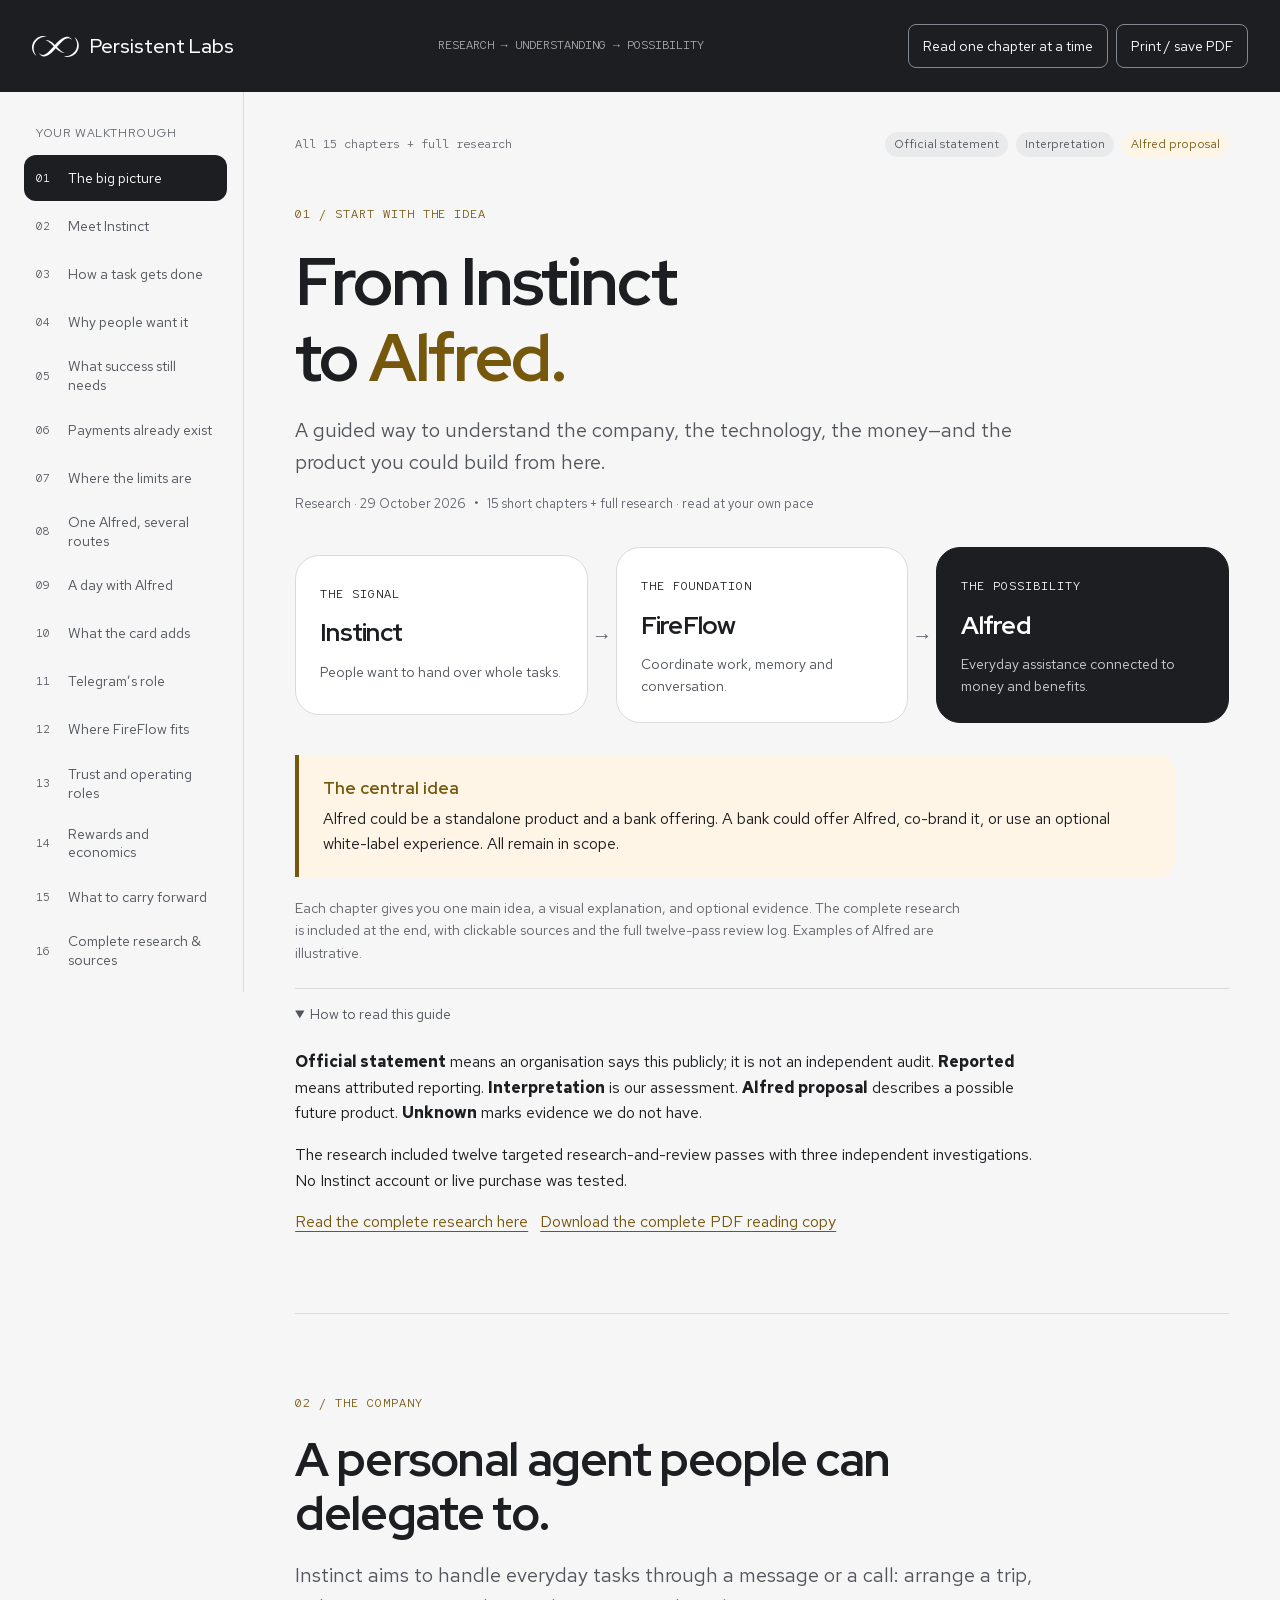
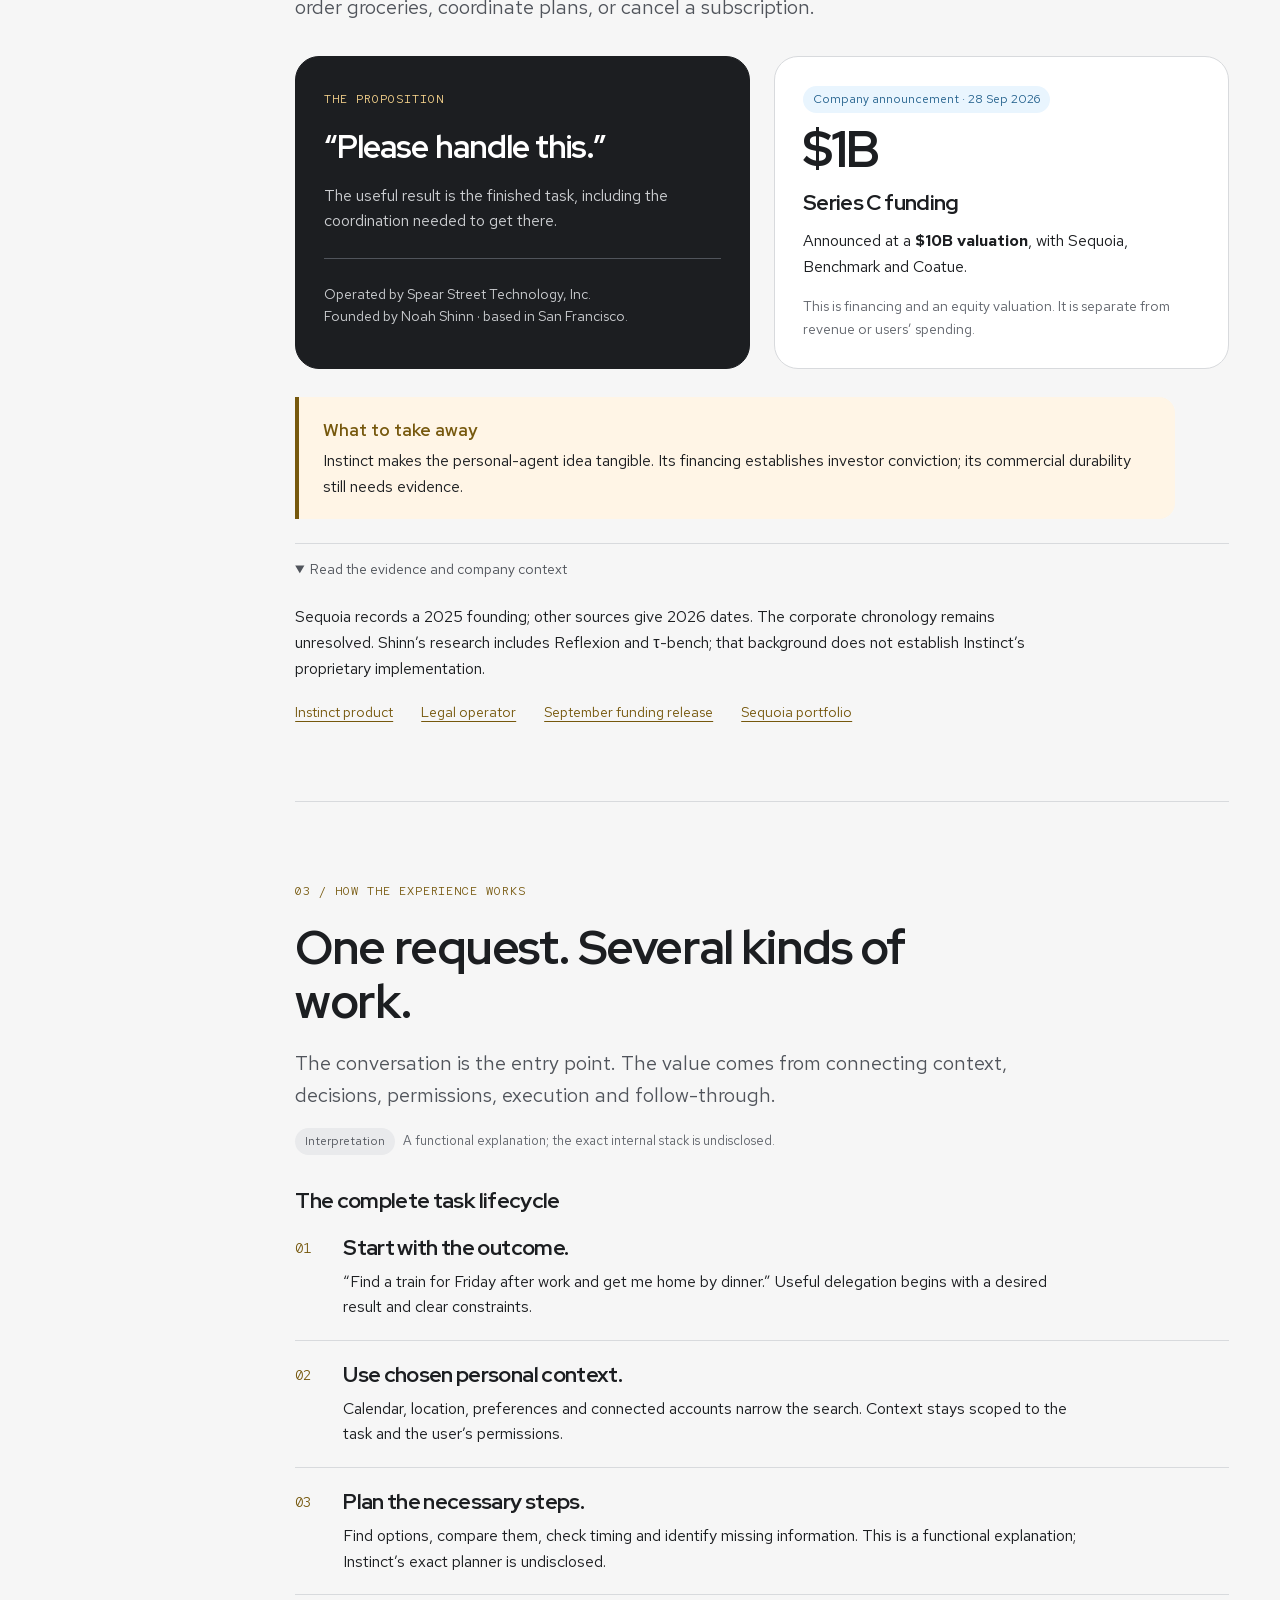
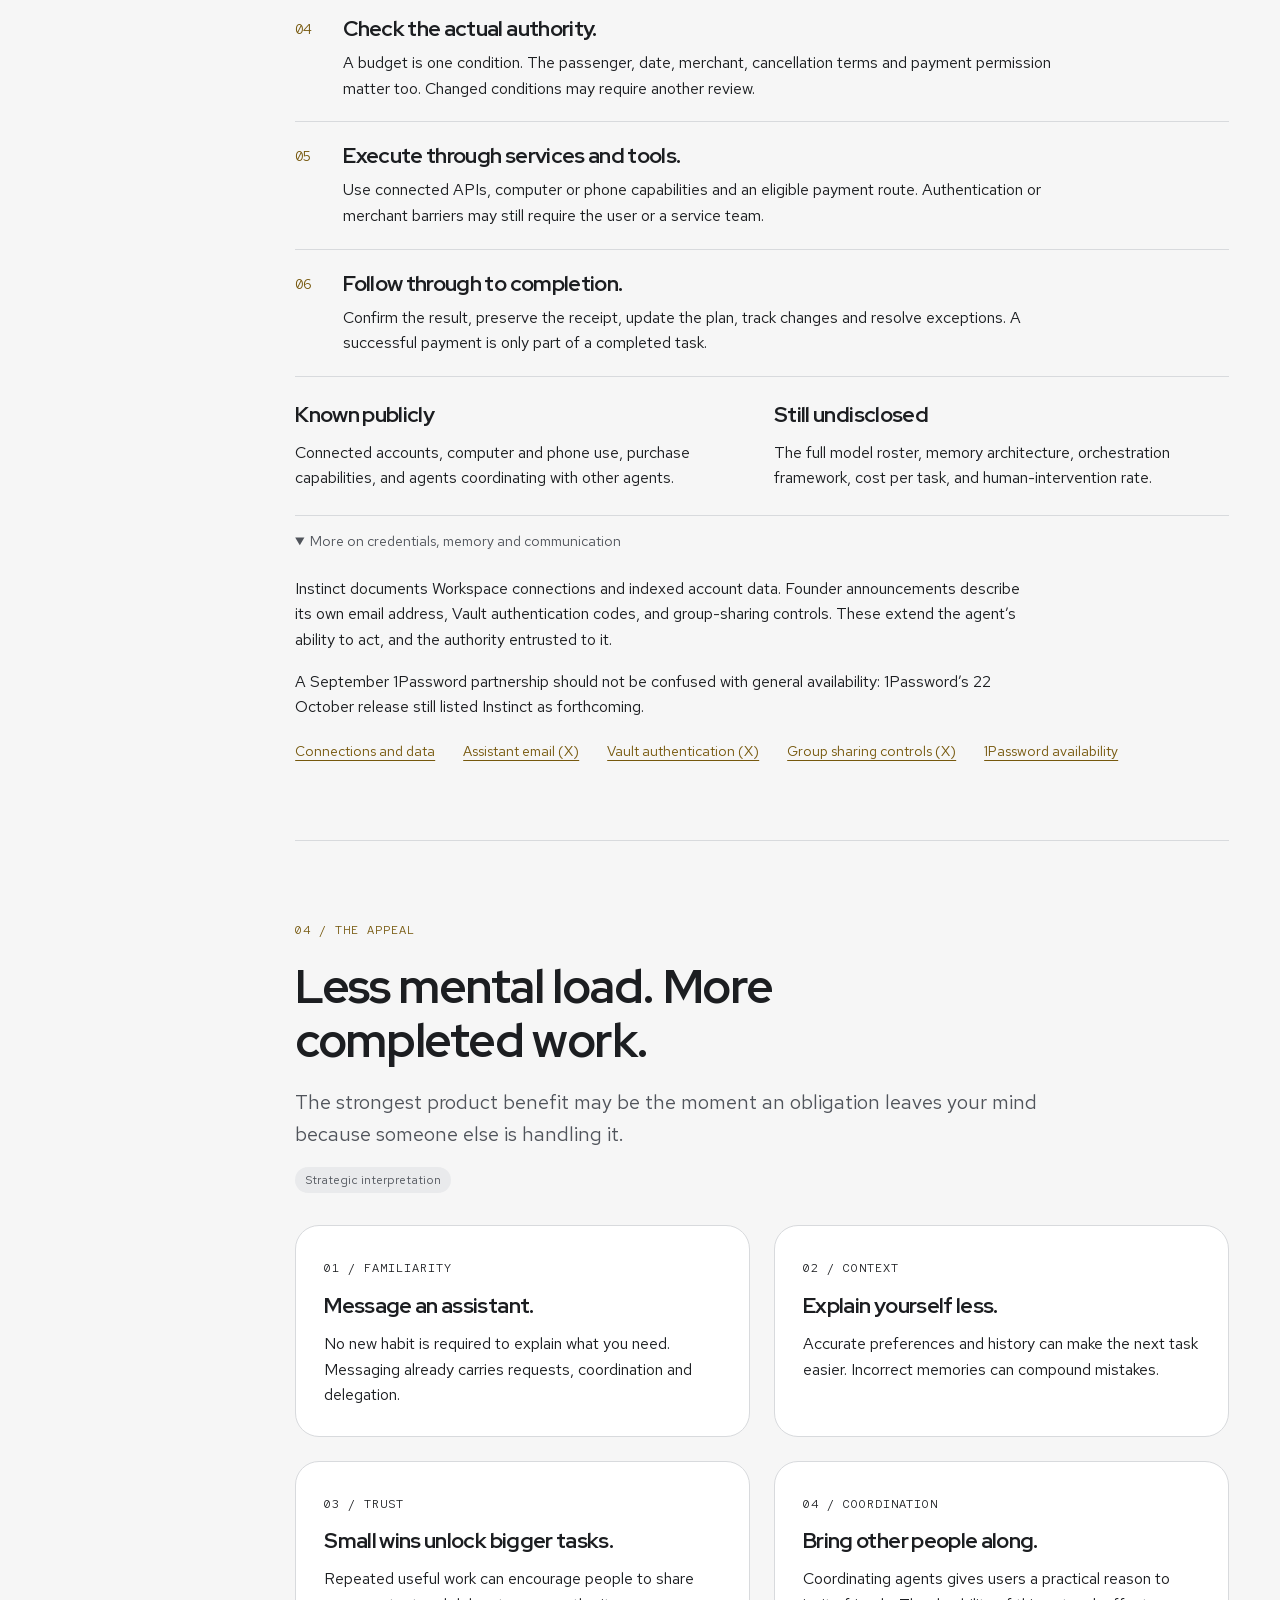
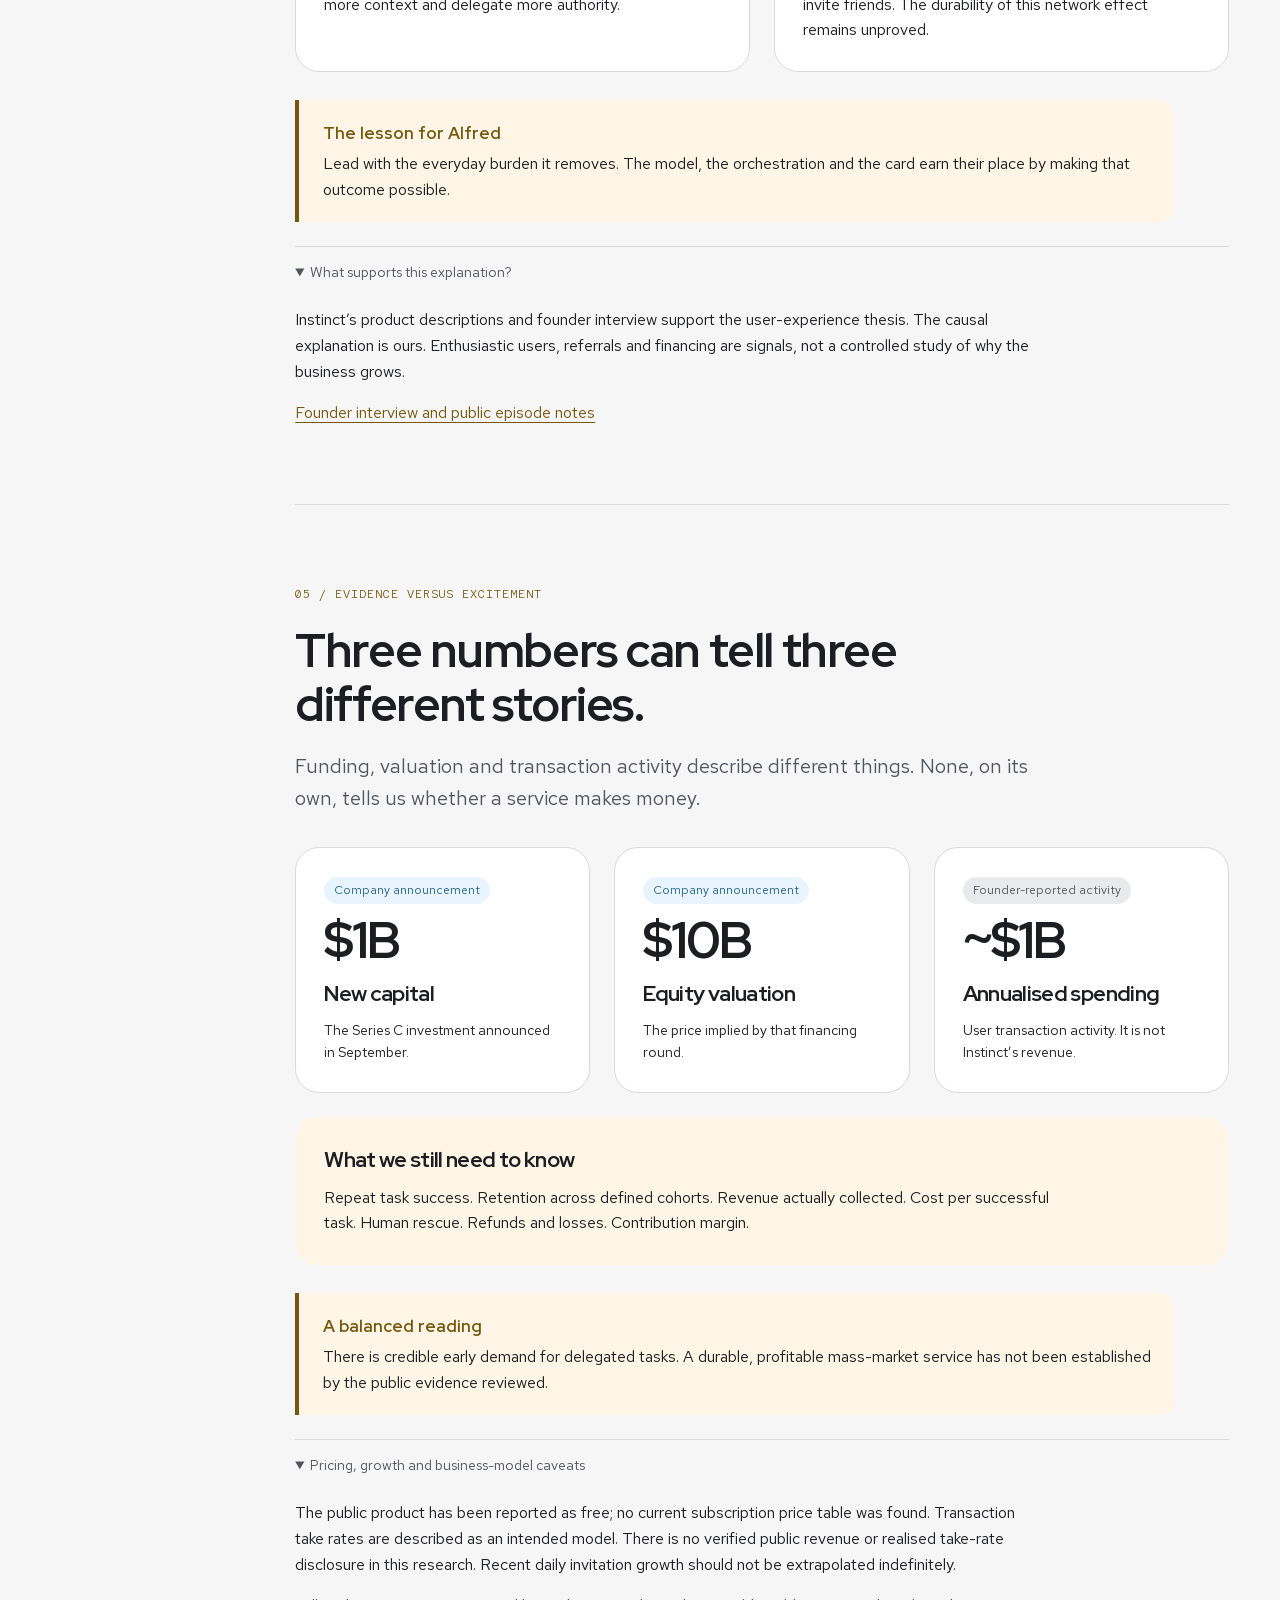
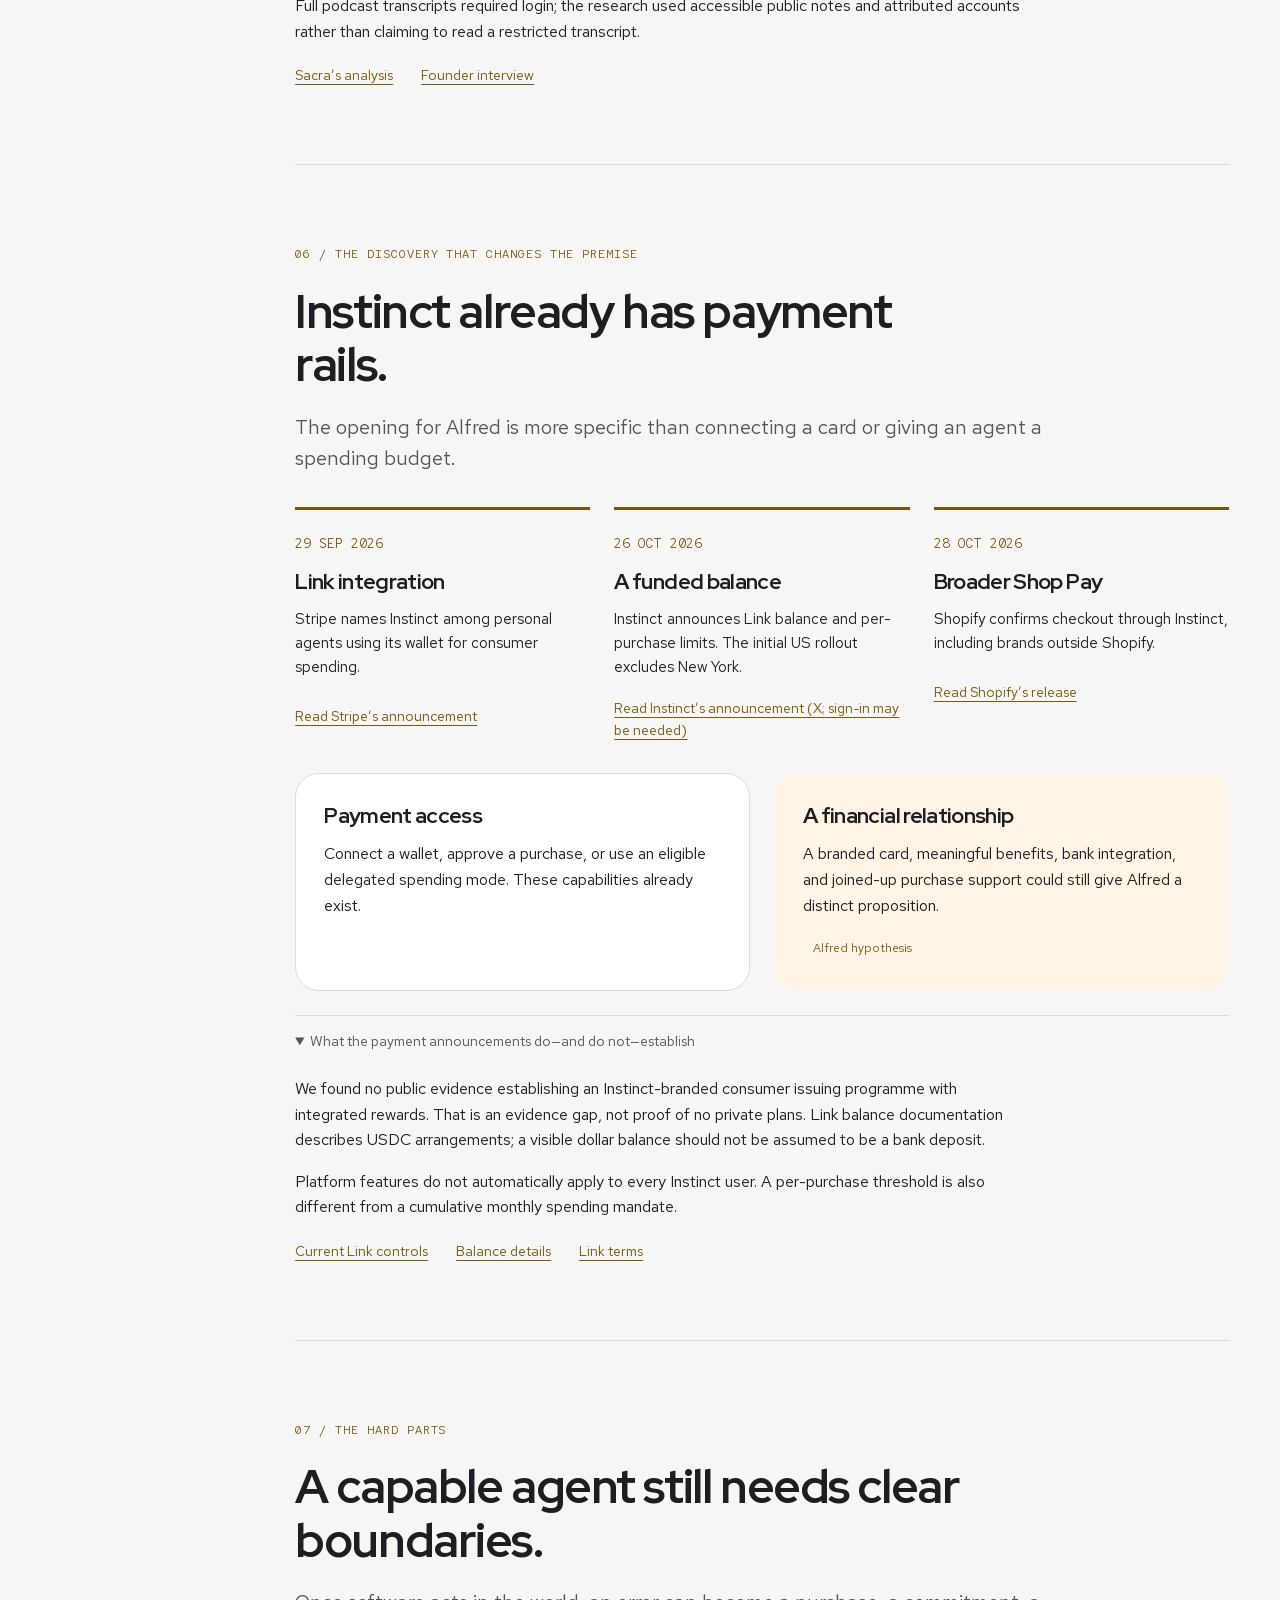
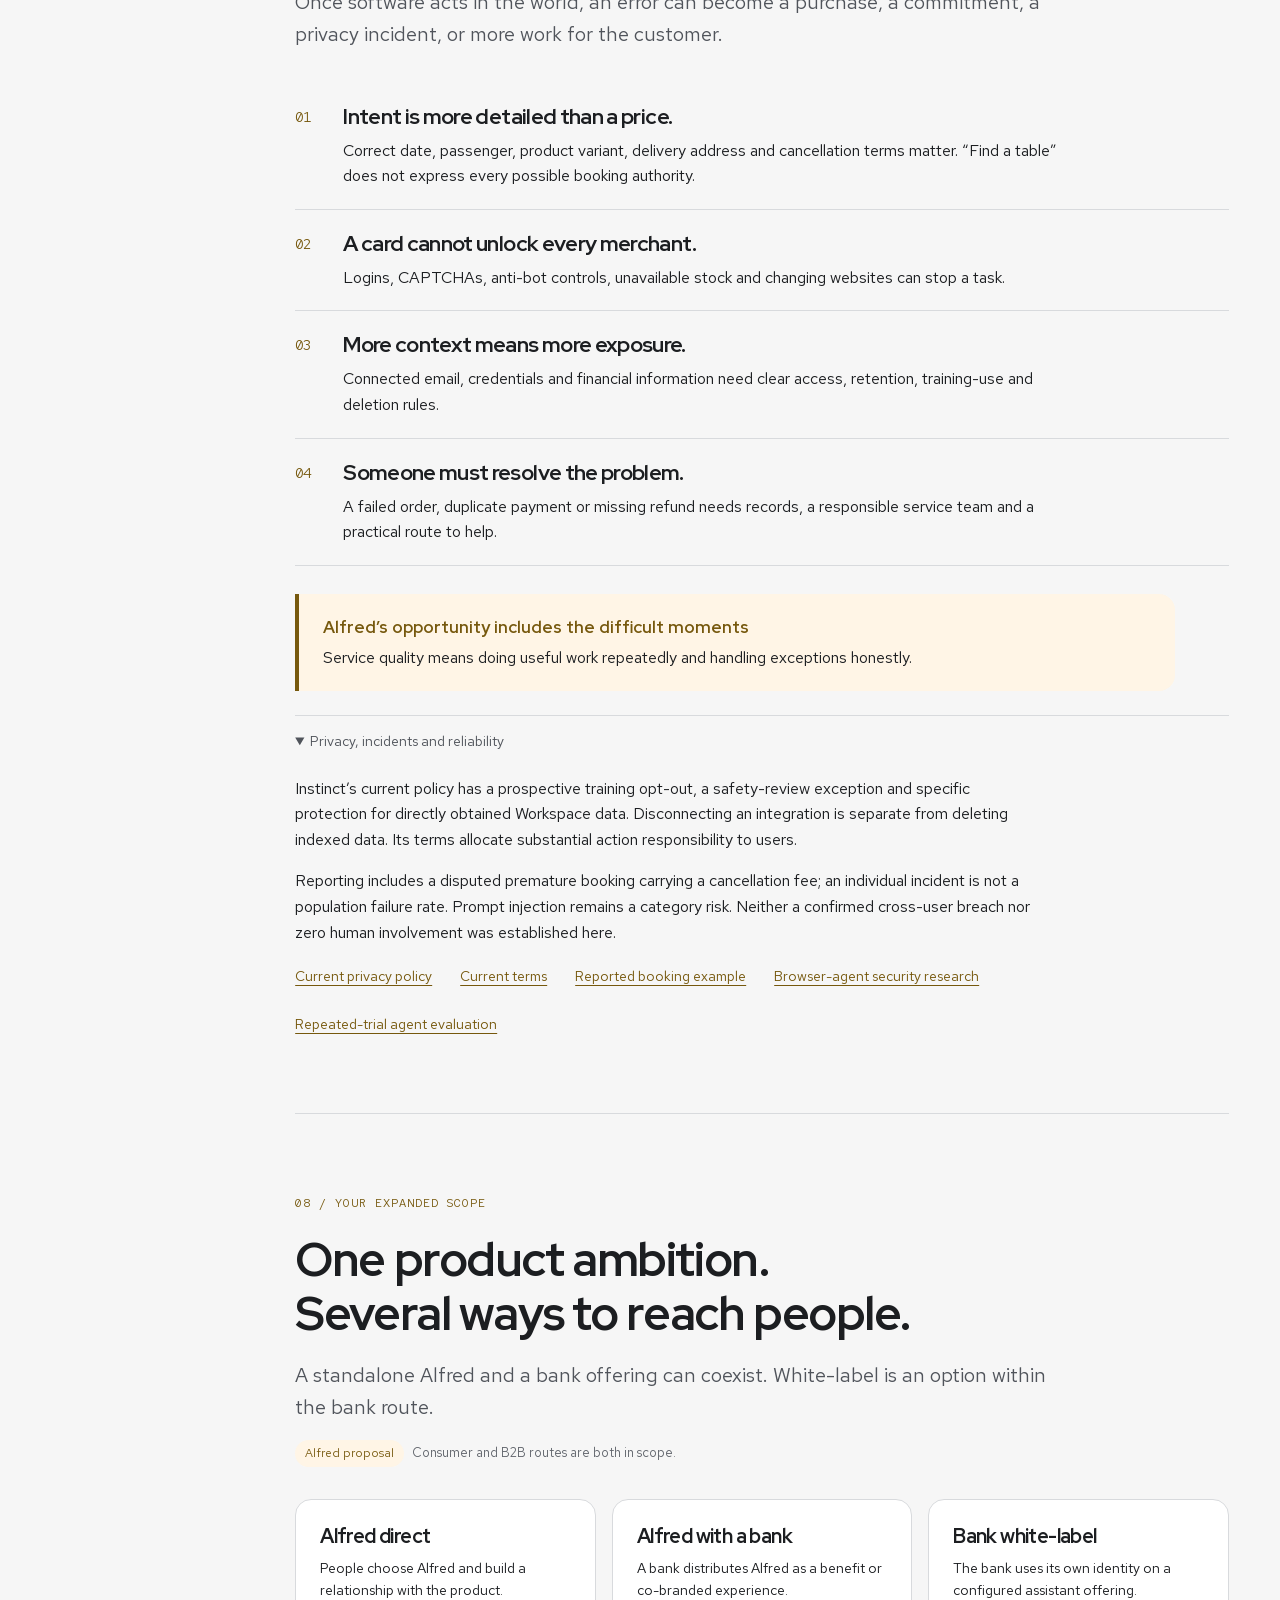
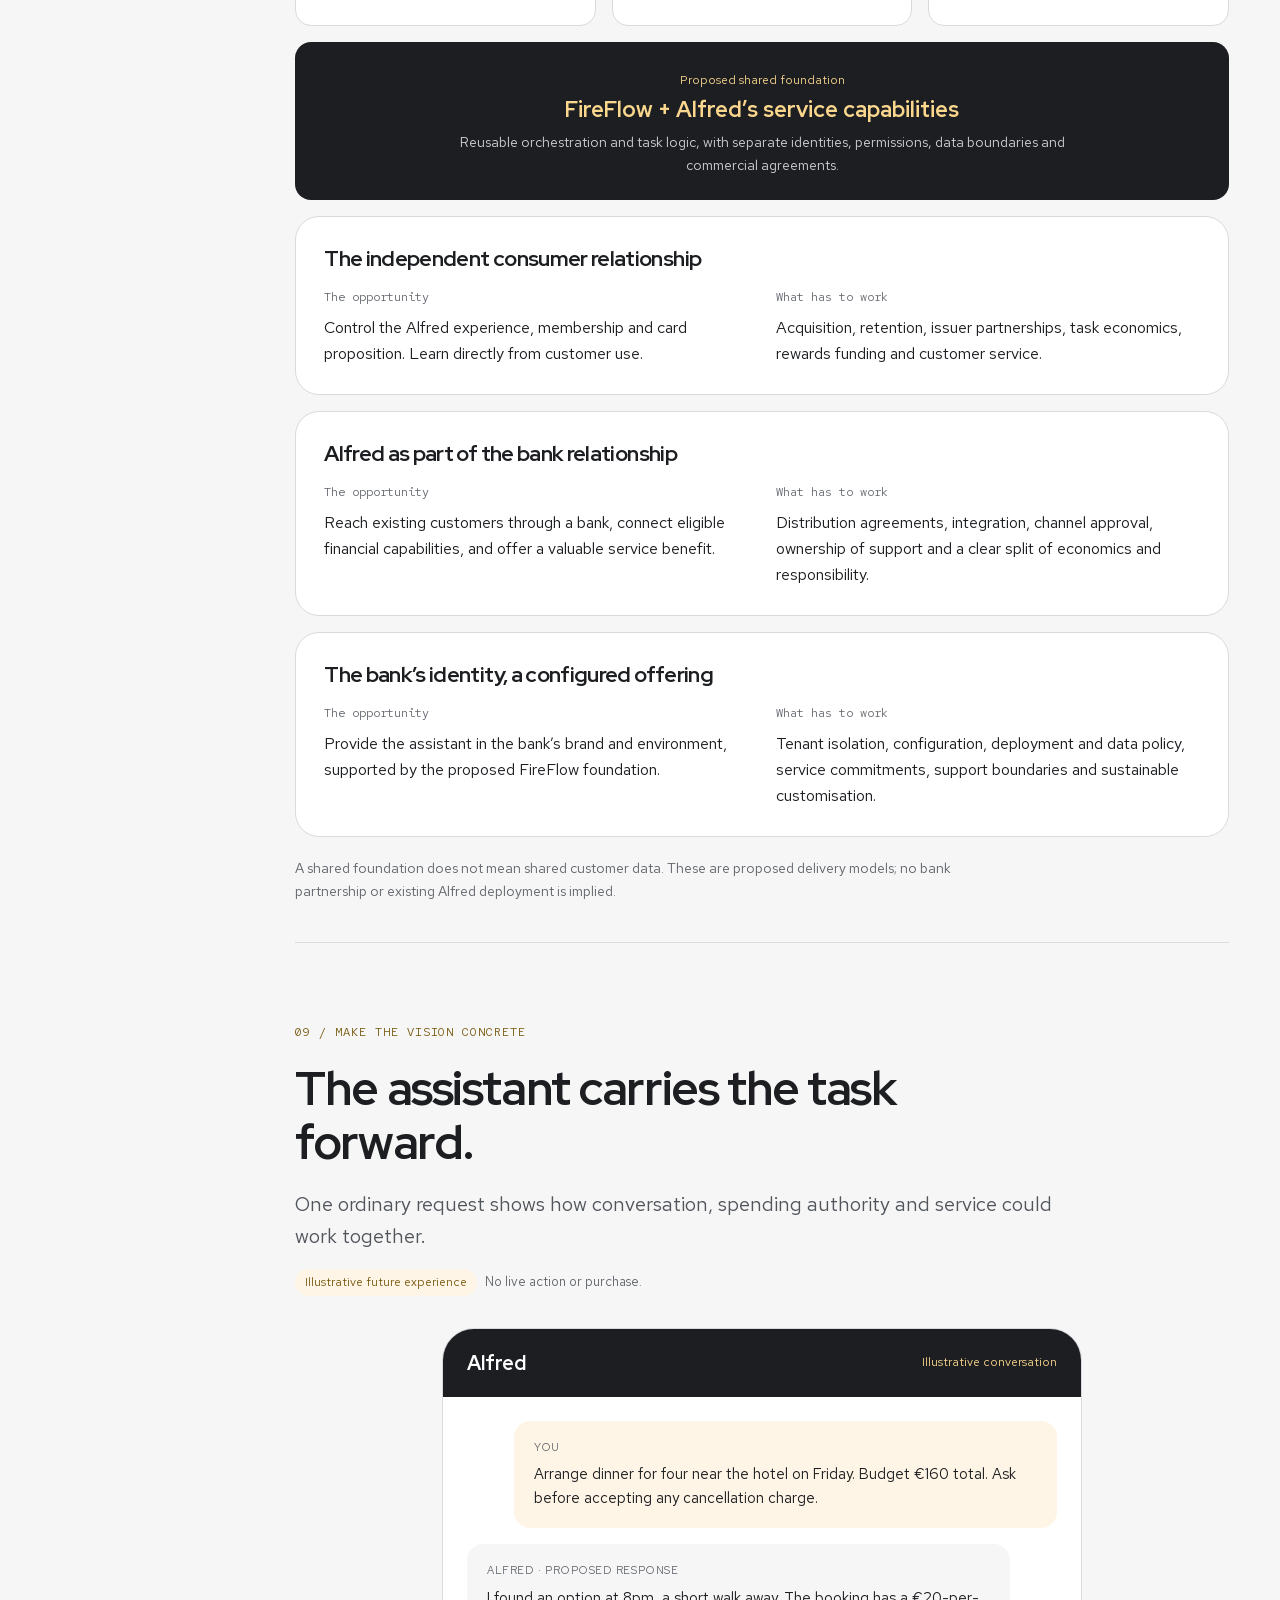
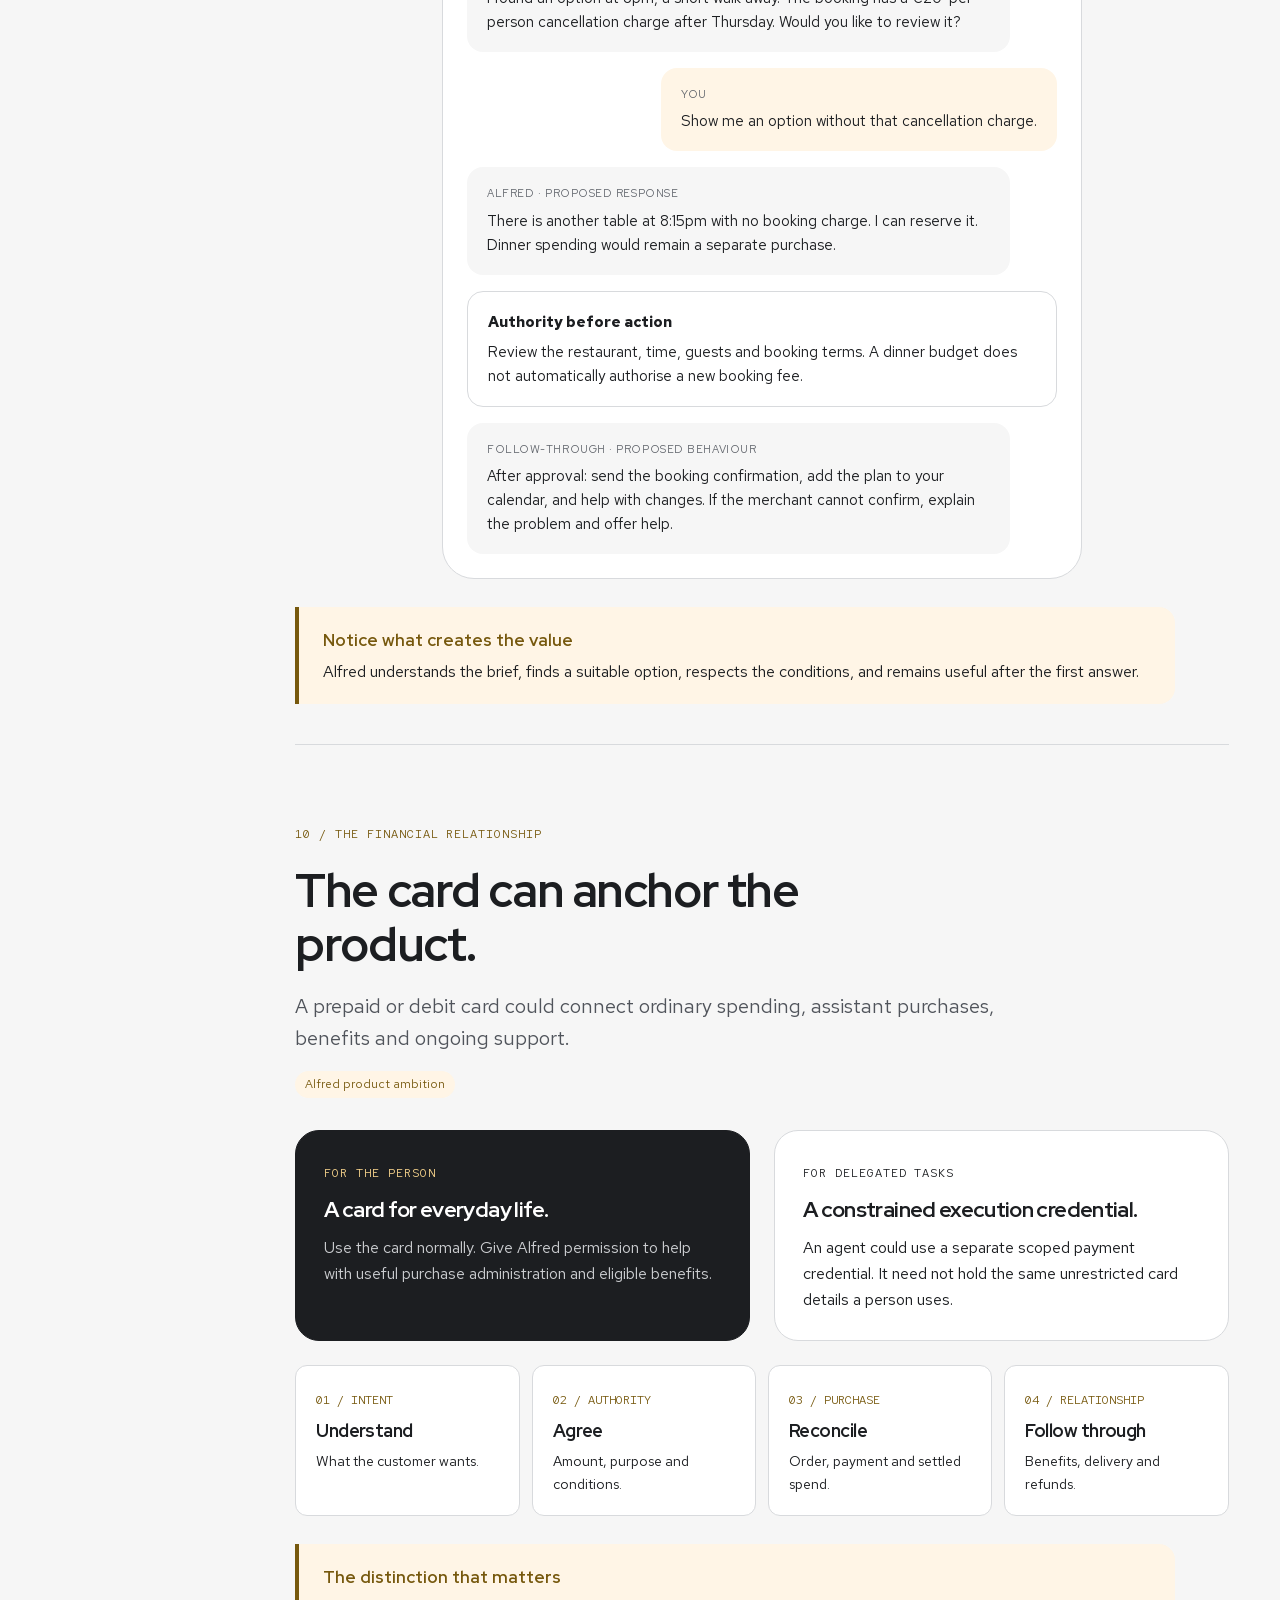
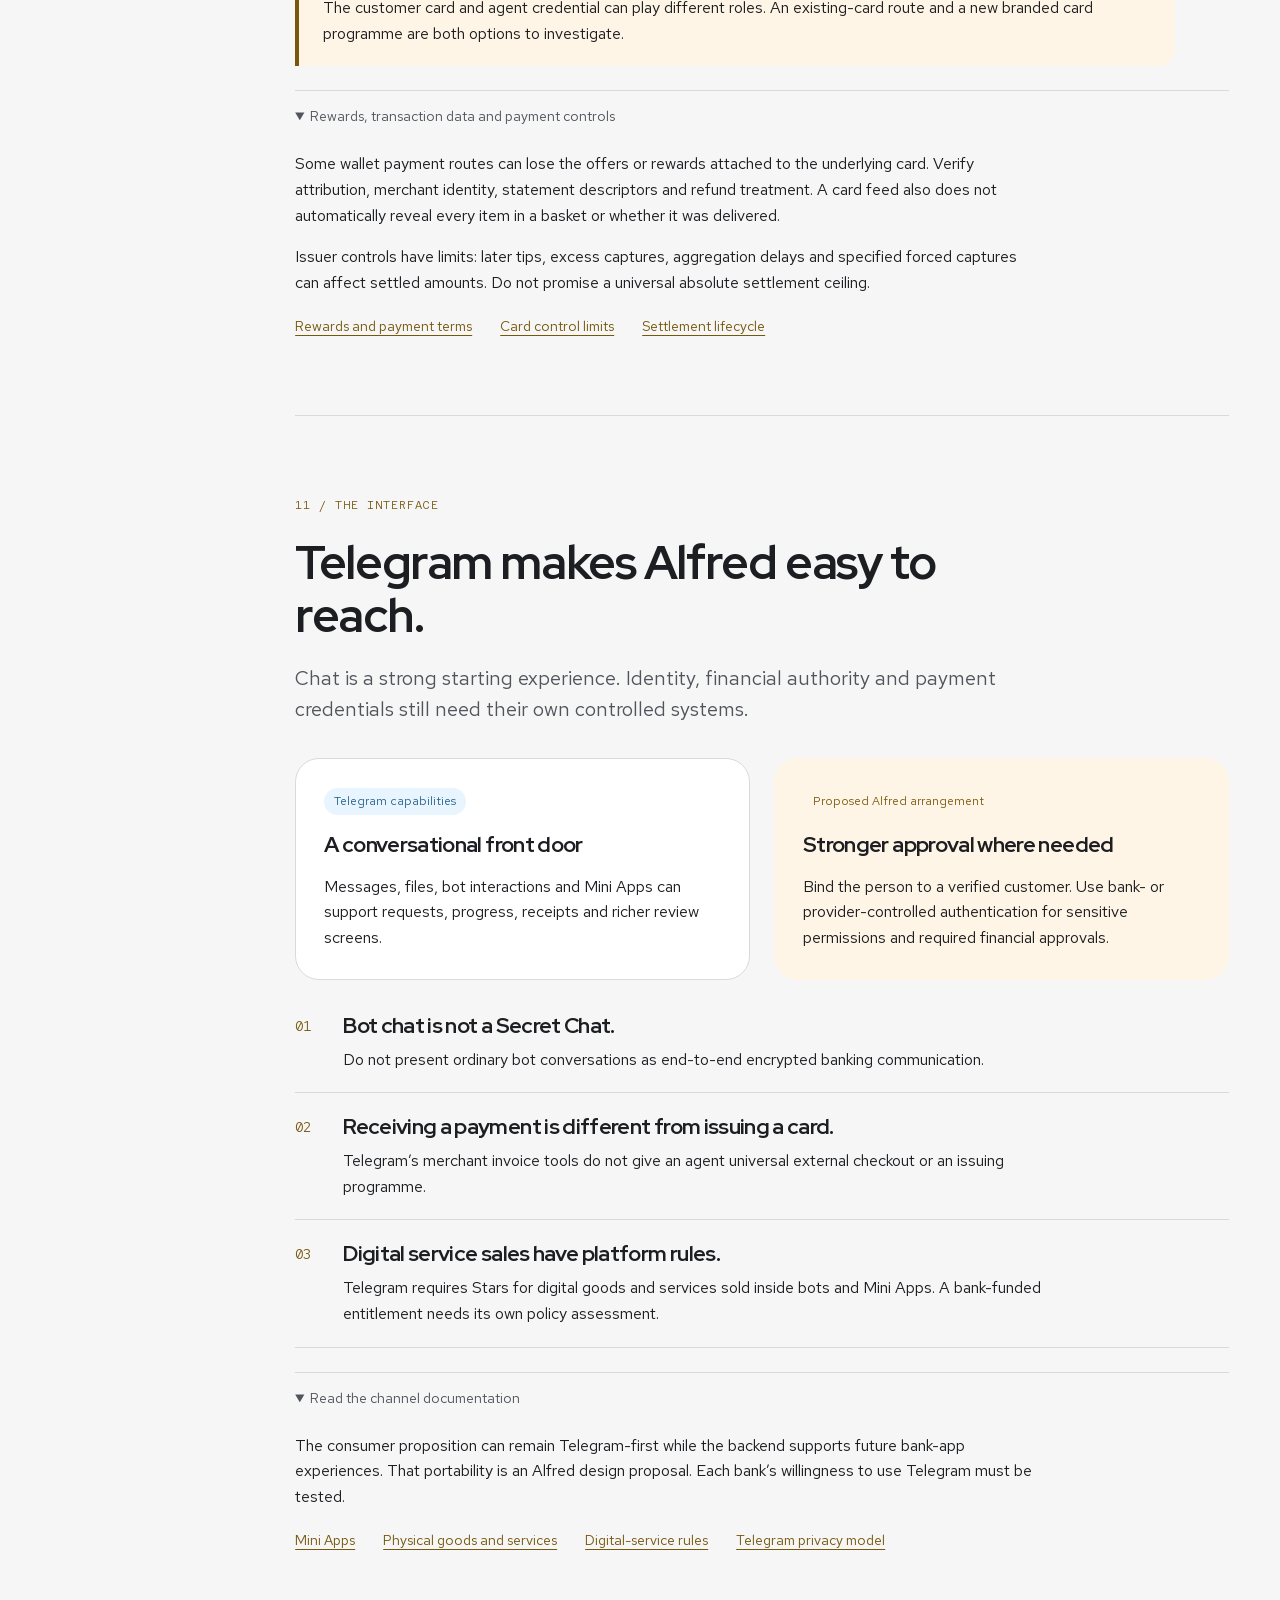
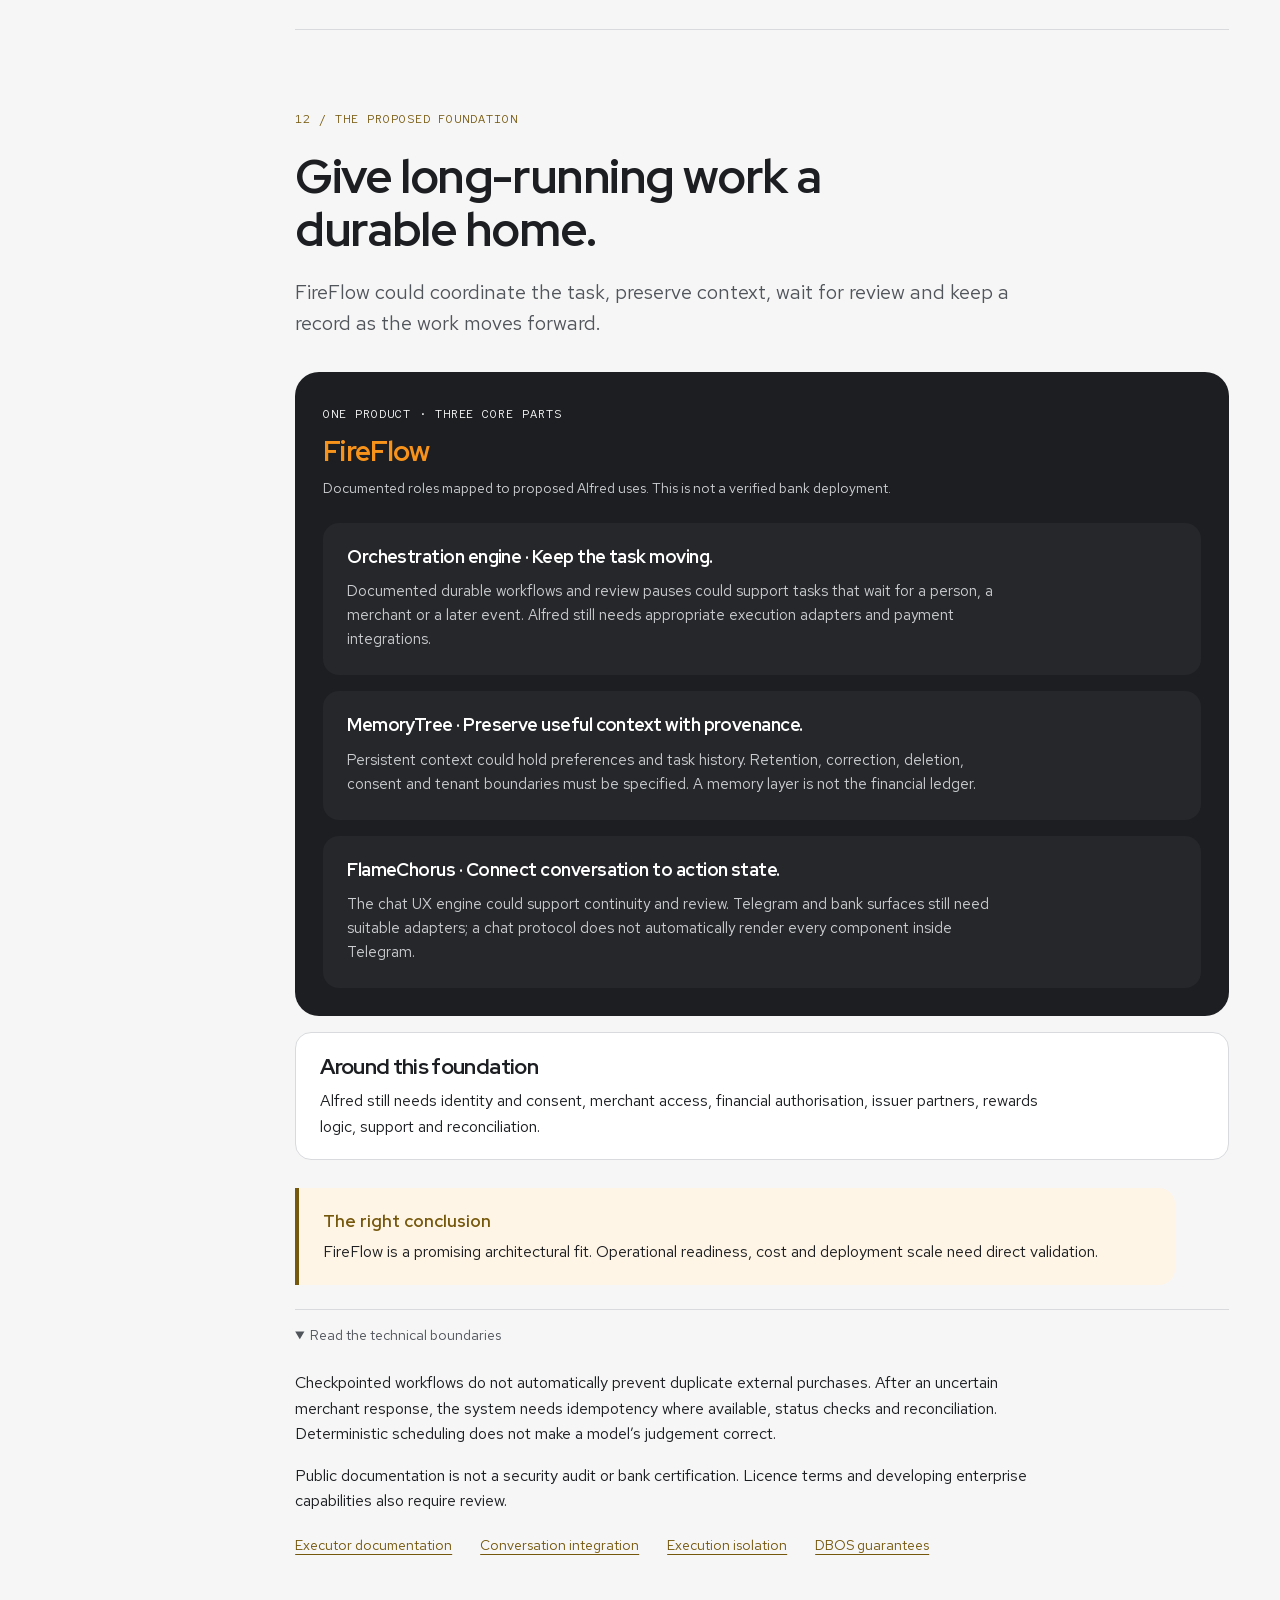
==== index.html @ 65c512b9 "Publish complete Alfred research walkthrough" ====
<!doctype html>
<html lang="en">
<head>
<meta charset="utf-8">
<meta name="viewport" content="width=device-width, initial-scale=1">
<meta name="color-scheme" content="light dark">
<title>From Instinct to Alfred — A Persistent Labs walkthrough</title>
<style>
/* === BUNDLED BRAND ASSETS === */
@font-face{font-family:"Red Hat Display";font-style:normal;font-weight:300 900;font-display:swap;src:url([data-uri]) format("woff2")}
@font-face{font-family:"Red Hat Text";font-style:normal;font-weight:300 900;font-display:swap;src:url([data-uri]) format("woff2")}
@font-face{font-family:"Red Hat Mono";font-style:normal;font-weight:300 900;font-display:swap;src:url([data-uri]) format("woff2")}

/* Persistent Labs v2.4 — generated from design-tokens.json. */
:root {
  /* core */
  --pl-ink: #1C1E21;
  --pl-void: #121212;
  --pl-gold: #FBD78E;
  --pl-gold-hover: #FFCB63;
  --pl-gold-pressed: #EABD64;
  --pl-gold-ink: #76580D;
  --pl-white: #FFFFFF;
  --pl-paper: #F6F6F6;
  --pl-cream: #FFF5E6;
  --pl-text-dark: #FFFFFF;
  --pl-text-dark-secondary: #CBCDD0;
  --pl-text-dark-muted: #A8ADB4;
  --pl-text-light: #1C1E21;
  --pl-text-light-secondary: #50545B;
  --pl-text-light-muted: #62666D;
  --pl-surface-dark: #25272A;
  --pl-surface-light: #FFFFFF;
  --pl-control-dark: #828891;
  --pl-control-light: #70757D;
  --pl-success-dark: #83D995;
  --pl-success-light: #246938;
  --pl-warning-dark: #F1C14E;
  --pl-warning-light: #785300;
  --pl-danger-dark: #FF9A8F;
  --pl-danger-light: #AE3024;
  --pl-info-dark: #8ECFFB;
  --pl-info-light: #215F8B;
  /* type */
  --pl-font-display: "Red Hat Display", "Helvetica Neue", Arial, sans-serif;
  --pl-font-text: "Red Hat Text", "Helvetica Neue", Arial, sans-serif;
  --pl-font-mono: "Red Hat Mono", ui-monospace, monospace;
  --pl-display-xl: clamp(2.75rem, 1.5rem + 4vw, 8rem);
  --pl-display: clamp(2.5rem, 1.5rem + 3vw, 5.5rem);
  --pl-h1: clamp(2rem, 1.5rem + 2vw, 4rem);
  --pl-h2: clamp(1.75rem, 1.25rem + 1.5vw, 3rem);
  --pl-h3: clamp(1.5rem, 1.25rem + 1vw, 2rem);
  --pl-h4: 1.25rem;
  --pl-h5: 1.125rem;
  --pl-lead: clamp(1.125rem, 1rem + .5vw, 1.5rem);
  --pl-body: 1rem;
  --pl-body-l: 1.125rem;
  --pl-body-s: .875rem;
  --pl-ui: 1rem;
  --pl-tag: .875rem;
  --pl-eyebrow: .75rem;
  --pl-track-head: -.03em;
  --pl-track-body: 0;
  --pl-lh-display: 1.04;
  --pl-lh-head: 1.15;
  --pl-lh-body: 1.6;
  --pl-lh-ui: 1.4;
  /* space */
  --pl-s1: 4px;
  --pl-s2: 8px;
  --pl-s3: 12px;
  --pl-s4: 16px;
  --pl-s5: 20px;
  --pl-s6: 24px;
  --pl-s8: 32px;
  --pl-s10: 40px;
  --pl-s12: 48px;
  --pl-s16: 64px;
  --pl-s20: 80px;
  --pl-s24: 96px;
  --pl-s30: 120px;
  /* layout */
  --pl-gutter: clamp(20px, 4vw, 64px);
  --pl-container: 1520px;
  --pl-reading: 66ch;
  --pl-section: clamp(64px, 7vw, 120px);
  --pl-grid-gap: clamp(16px, 2vw, 32px);
  --pl-target: 44px;
  /* radius */
  --pl-r-input: 8px;
  --pl-r-tile: 12px;
  --pl-r-card: 24px;
  --pl-r-feature: 40px;
  --pl-r-hero: 64px;
  --pl-r-pill: 999px;
  /* motion */
  --pl-t-fast: 150ms;
  --pl-t-ui: 200ms;
  --pl-t-panel: 300ms;
  --pl-t-ease: cubic-bezier(.2, 0, .2, 1);
}
[data-product="fireflow"] {
  --product-accent: #F7931A;
  --product-accent-ink: #8C4900;
  --product-on-accent: #1C1E21;
  --product-hover: #FFA638;
  --product-pressed: #E88712;
  --product-tint: #FFF0DE;
}
[data-product="unfazed"] {
  --product-accent: #8AB8F6;
  --product-accent-ink: #2570CC;
  --product-on-accent: #1C1E21;
  --product-hover: #A4C9FA;
  --product-pressed: #78A8E8;
  --product-tint: #EBF2FC;
}
[data-product="lanni"] {
  --product-accent: #FF6741;
  --product-accent-ink: #A6381C;
  --product-on-accent: #1C1E21;
  --product-hover: #FF8566;
  --product-pressed: #F06440;
  --product-tint: #FFF0EB;
}
[data-product="privateinference"] {
  --product-accent: #FBD78E;
  --product-accent-ink: #1E1E1E;
  --product-on-accent: #1E1E1E;
  --product-hover: #E5B14A;
  --product-pressed: #FBD78E;
  --product-tint: #F5F5F5;
  --product-font-family: "Poppins", sans-serif;
}
[data-product="galactica"] {
  --product-accent: #F4A77A;
  --product-accent-ink: #97502A;
  --product-on-accent: #1C1E21;
  --product-hover: #FFC29D;
  --product-pressed: #E3986D;
  --product-tint: #FFF1E8;
  --product-logo-dot: #F7931A;
}
[data-product="fireflow"] [data-component="orchestration-engine"] {
  --component-accent: #F7931A;
  --component-accent-ink: #8C4900;
  --component-on-accent: #1C1E21;
  --component-hover: #FFA638;
  --component-pressed: #E88712;
  --component-tint: #FFF0DE;
}
[data-product="fireflow"] [data-component="memorytree"] {
  --component-accent: #8ECFFB;
  --component-accent-ink: #215F8B;
  --component-on-accent: #1C1E21;
  --component-hover: #A8DCFF;
  --component-pressed: #70BCEB;
  --component-tint: #E9F5FE;
}
[data-product="fireflow"] [data-component="flamechorus"] {
  --component-accent: #FBD78E;
  --component-accent-ink: #76580D;
  --component-on-accent: #1C1E21;
  --component-hover: #FFCB63;
  --component-pressed: #EABD64;
  --component-tint: #FFF5E6;
}
/* Semantic context must be scoped on fixed specimen surfaces too. */
[data-surface="dark"] { --surface: var(--pl-ink); --text: var(--pl-text-dark); --text-secondary: var(--pl-text-dark-secondary); --text-muted: var(--pl-text-dark-muted); --action: var(--pl-gold); --on-action: var(--pl-ink); --action-hover: var(--pl-gold-hover); --action-pressed: var(--pl-gold-pressed); --control-border: var(--pl-control-dark); --focus: var(--pl-gold); }
[data-surface="light"] { --surface: var(--pl-white); --text: var(--pl-text-light); --text-secondary: var(--pl-text-light-secondary); --text-muted: var(--pl-text-light-muted); --action: var(--pl-gold); --on-action: var(--pl-ink); --action-hover: var(--pl-gold-hover); --action-pressed: var(--pl-gold-pressed); --control-border: var(--pl-control-light); --focus: var(--pl-gold-ink); }
/* Pair product accent with ink on dark surfaces; accent-ink is text on light. */
[data-product] { --action: var(--product-accent); --on-action: var(--product-on-accent); --action-hover: var(--product-hover); --action-pressed: var(--product-pressed); }
[data-product][data-surface="dark"] { --focus: var(--product-accent); }
[data-product][data-surface="light"] { --focus: var(--product-accent-ink); }
[data-product="unfazed"][data-surface="light"] { --action: #2570CC; --on-action: #FFFFFF; --action-hover: #1D5BA7; --action-pressed: #174A89; }
@media (prefers-reduced-motion: reduce) { :root { --pl-t-fast: 0ms; --pl-t-ui: 0ms; --pl-t-panel: 0ms; } }

/* Pi accessible application mappings; source primitives remain unchanged. */
[data-product="privateinference"][data-surface="light"], [data-product="privateinference"] [data-surface="light"] {
  --surface: #FFFFFF;
  --text: #1E1E1E;
  --text-secondary: #1E1E1E;
  --text-muted: #1E1E1E;
  --action: #FBD78E;
  --on-action: #1E1E1E;
  --action-hover: #E5B14A;
  --action-pressed: #FBD78E;
  --control-border: #7F7F7F;
  --focus: #1E1E1E;
  font-family: var(--product-font-family);
}
[data-product="privateinference"][data-surface="dark"], [data-product="privateinference"] [data-surface="dark"] {
  --surface: #1A1A1A;
  --text: #F5F5F5;
  --text-secondary: #F5F5F5;
  --text-muted: #F5F5F5;
  --action: #E5B14A;
  --on-action: #1A1A1A;
  --action-hover: #FBD78E;
  --action-pressed: #E5B14A;
  --control-border: #BFBFBF;
  --focus: #FBD78E;
  font-family: var(--product-font-family);
}
/* === DOCUMENT AND ACCESSIBILITY === */
*{box-sizing:border-box}html{scroll-behavior:auto}body{margin:0;background:var(--pl-paper);color:var(--pl-ink);font-family:var(--pl-font-text);font-size:16px;line-height:1.6}button,input,select{font:inherit}button,a,input,summary{touch-action:manipulation}button,summary{cursor:pointer}button{min-height:44px}a{color:var(--pl-gold-ink);text-underline-offset:4px}a:hover{text-decoration-thickness:2px}button:focus-visible,a:focus-visible,input:focus-visible,summary:focus-visible,select:focus-visible{outline:3px solid var(--pl-gold-ink);outline-offset:4px}h1,h2,h3,h4{font-family:var(--pl-font-display);line-height:1.13;letter-spacing:-.03em;margin:0;font-weight:700}h1{font-size:clamp(2.75rem,5.2vw,5.5rem)}h2{font-size:clamp(2rem,3.7vw,3.75rem);max-width:21ch}h3{font-size:1.35rem;line-height:1.25}h4{font-size:1.125rem}p{margin:0 0 16px;max-width:67ch}p:last-child{margin-bottom:0}ul{margin:12px 0 0;padding-left:22px}li{padding:4px 0}strong{font-weight:650}[hidden]{display:none!important}.muted{color:var(--pl-text-light-muted)}.small{font-size:.875rem}.eyebrow{font-family:var(--pl-font-mono);font-size:.75rem;letter-spacing:.08em;text-transform:uppercase}.sr-only{position:absolute;width:1px;height:1px;padding:0;margin:-1px;overflow:hidden;clip:rect(0,0,0,0);white-space:nowrap;border:0}.skip{position:absolute;left:16px;top:-80px;z-index:20;background:var(--pl-gold);color:var(--pl-ink);padding:12px 20px}.skip:focus{top:12px}
/* === NAVIGATION SHELL === */
.masthead{background:var(--pl-ink);color:var(--pl-white);padding:24px 32px;display:flex;justify-content:space-between;align-items:center;gap:20px}.brand{display:flex;align-items:center;gap:10.5px;min-width:180px;font-family:var(--pl-font-display);font-size:20px;font-weight:500;white-space:nowrap}.brand svg{width:47px;height:21px;flex-shrink:0}.masthead-note{font-family:var(--pl-font-mono);font-size:12px;color:var(--pl-text-dark-muted)}.top-actions{display:flex;gap:8px;align-items:center}.top-actions button{background:transparent;color:white;border:1px solid var(--pl-control-dark);border-radius:8px;padding:8px 14px;font-size:14px}.top-actions button:hover{background:var(--pl-surface-dark)}.top-actions button:focus-visible{outline-color:var(--pl-gold)}.layout{display:grid;grid-template-columns:244px minmax(0,1fr);max-width:1600px;margin:auto}.sidebar{padding:32px 16px 32px 24px;position:sticky;top:0;height:100vh;overflow-y:auto;align-self:start;border-right:1px solid #D8DADD}.sidebar-label{font-size:12px;color:var(--pl-text-light-muted);margin:0 12px 12px;letter-spacing:.05em}.chapter-nav{display:grid;gap:2px}.chapter-nav a{display:grid;grid-template-columns:24px 1fr;gap:8px;align-items:center;color:var(--pl-text-light-secondary);text-decoration:none;min-height:46px;padding:10px 12px;border-radius:12px;font-size:14px;line-height:1.35}.chapter-nav a span{font-family:var(--pl-font-mono);font-size:11px}.chapter-nav a:hover{background:#E9EAEC}.chapter-nav a[aria-current="step"]{background:var(--pl-ink);color:white}.sidebar-foot{margin:28px 12px 0;padding-top:20px;border-top:1px solid #D8DADD;font-size:12px;color:var(--pl-text-light-muted)}.mobile-chapters{display:none}.reader{min-width:0;padding:40px clamp(24px,4vw,64px) 24px}.reader-top{display:flex;align-items:center;gap:16px;justify-content:space-between;margin-bottom:32px}.progress-text{font-family:var(--pl-font-mono);font-size:12px;color:var(--pl-text-light-muted);white-space:nowrap}.progress-track{height:4px;background:#E1E2E4;flex:1;max-width:240px;border-radius:4px}.progress-bar{height:100%;width:6.67%;background:var(--pl-gold-ink);transition:width 200ms;border-radius:4px}.legend{display:flex;flex-wrap:wrap;gap:8px;font-size:12px}.legend span{padding:3px 9px;border-radius:999px;background:#E9EAEC;color:var(--pl-text-light-secondary)}.legend .proposal{background:var(--pl-cream);color:var(--pl-gold-ink)}.chapter{min-height:620px;animation:enter 200ms ease-out}.chapter-head{margin-bottom:32px}.chapter-head .eyebrow{display:block;color:var(--pl-gold-ink);margin-bottom:20px}.chapter-head h1,.chapter-head h2{margin-bottom:20px}.lead{font-size:clamp(1.125rem,1rem + .3vw,1.3rem);color:var(--pl-text-light-secondary);line-height:1.6;max-width:64ch}.chapter-meta{display:flex;flex-wrap:wrap;gap:8px;align-items:center;margin:16px 0 0;color:var(--pl-text-light-muted);font-size:13px}.tag{display:inline-flex;align-items:center;font-size:12px;line-height:1.4;padding:5px 10px;border-radius:999px;background:#E9EAEC;color:var(--pl-text-light-secondary)}.tag.proposal{background:var(--pl-cream);color:var(--pl-gold-ink)}.tag.official{background:#E9F5FE;color:var(--pl-info-light)}.tag.unknown{background:#FFF5E6;color:var(--pl-warning-light)}.tag.reported{background:#E9EAEC;color:var(--pl-text-light-secondary)}
/* === READING COMPOSITIONS === */
.grid{display:grid;grid-template-columns:repeat(2,minmax(0,1fr));gap:24px}.grid.three{grid-template-columns:repeat(3,minmax(0,1fr))}.panel{background:var(--pl-white);border:1px solid #D8DADD;border-radius:24px;padding:28px;min-width:0}.panel h3{margin-bottom:12px}.panel .number{font-family:var(--pl-font-display);font-size:clamp(2.25rem,4vw,3.5rem);line-height:1.1;font-weight:700;letter-spacing:-.04em;margin:8px 0 12px}.panel.dark{background:var(--pl-ink);color:white;border-color:var(--pl-ink)}.panel.dark p,.panel.dark .muted{color:var(--pl-text-dark-secondary)}.panel.dark .eyebrow{color:var(--pl-gold)}.panel.dark a{color:var(--pl-gold)}.panel.dark button:focus-visible{outline-color:var(--pl-gold)}.panel.gold{background:var(--pl-cream);border-color:var(--pl-cream)}.panel .small{line-height:1.6}.rule{border-top:1px solid #D8DADD;margin:24px 0}.lesson{margin-top:28px;padding:20px 24px;border-left:4px solid var(--pl-gold-ink);background:var(--pl-cream);border-radius:0 16px 16px 0;max-width:80ch}.lesson strong{display:block;color:var(--pl-gold-ink);font-family:var(--pl-font-display);font-size:17px;margin-bottom:4px}.evidence{margin-top:24px;border-top:1px solid #D8DADD}.evidence summary{min-height:52px;display:list-item;padding:14px 8px 14px 0;color:var(--pl-text-light-secondary);font-size:14px}.evidence>div{padding:8px 0 20px;max-width:76ch}.evidence a{display:inline-block;min-height:44px;margin-right:12px}.evidence ul{margin-top:0}.source-links{font-size:14px;display:flex;flex-wrap:wrap;gap:4px 16px}.source-links a{padding:4px 0}.narrative-list{display:grid;gap:0;margin:0;padding:0;list-style:none}.narrative-list li{display:grid;grid-template-columns:32px 1fr;gap:16px;padding:20px 0;border-bottom:1px solid #D8DADD}.narrative-list .n{font-family:var(--pl-font-mono);font-size:14px;color:var(--pl-gold-ink);padding-top:3px}.narrative-list h3{margin-bottom:8px}.stack{display:grid;gap:16px}.quiet-table{border-collapse:collapse;width:100%;font-size:15px}.quiet-table th,.quiet-table td{text-align:left;vertical-align:top;padding:16px 12px;border-bottom:1px solid #D8DADD}.quiet-table th{font-size:12px;letter-spacing:.03em;color:var(--pl-text-light-muted);font-weight:500}.quiet-table td:first-child{font-weight:650}.table-wrap{overflow-x:auto;max-width:100%}.status{font-size:13px;font-weight:500;color:var(--pl-info-light)}.reading-note{font-size:14px;color:var(--pl-text-light-muted);margin-top:20px}
/* === DIAGRAMS AND INTERACTIONS === */
.hero-map{display:grid;grid-template-columns:1fr 28px 1fr 28px 1fr;align-items:center;margin:32px 0}.hero-node{background:white;border:1px solid #D8DADD;padding:24px;border-radius:24px;min-height:160px}.hero-node:last-child{background:var(--pl-ink);color:white;border-color:var(--pl-ink)}.hero-node h3{font-size:25px;margin:12px 0}.hero-node p{font-size:14px;margin:0;color:var(--pl-text-light-secondary)}.hero-node:last-child p{color:var(--pl-text-dark-secondary)}.arrow{text-align:center;color:var(--pl-text-light-muted);font-size:20px}.step-buttons{display:flex;gap:8px;flex-wrap:wrap;margin-bottom:16px}.step-buttons button,.route-tabs button,.component-tabs button{border:1px solid var(--pl-control-light);background:white;color:var(--pl-ink);padding:10px 16px;border-radius:12px;font-size:14px;line-height:1.4;min-height:44px}.step-buttons button[aria-pressed="true"],.route-tabs button[aria-selected="true"]{background:var(--pl-ink);border-color:var(--pl-ink);color:white}.step-detail{min-height:188px;background:white;border-radius:24px;padding:28px;border:1px solid #D8DADD}.step-detail h3{margin:8px 0 12px}.step-detail .step-index{font-family:var(--pl-font-mono);font-size:12px;color:var(--pl-gold-ink)}.timeline{display:grid;grid-template-columns:repeat(3,minmax(0,1fr));gap:24px}.event{border-top:3px solid var(--pl-gold-ink);padding-top:20px}.event time{font-family:var(--pl-font-mono);font-size:13px;color:var(--pl-gold-ink)}.event h3{margin:12px 0}.event p{font-size:15px}.event a{display:inline-flex;align-items:center;min-height:44px}.route-tabs{display:flex;gap:8px;flex-wrap:wrap;margin:24px 0 16px}.route-panel{border:1px solid #D8DADD;padding:28px;border-radius:24px;background:white}.route-panel h3{margin-bottom:16px}.route-panel .grid{gap:28px}.route-label{font-family:var(--pl-font-mono);font-size:12px;color:var(--pl-text-light-muted);margin-bottom:8px}.route-tree{display:grid;grid-template-columns:repeat(3,minmax(0,1fr));gap:16px;margin:24px 0 0}.route-tree>div{background:white;padding:24px;border-radius:16px;border:1px solid #D8DADD}.route-tree h3{font-size:20px;margin-bottom:8px}.foundation{margin-top:16px;background:var(--pl-ink);color:white;padding:24px;border-radius:16px;text-align:center}.foundation b{display:block;color:var(--pl-gold);font-family:var(--pl-font-display);font-size:22px;margin-bottom:4px}.foundation p{margin:auto;color:var(--pl-text-dark-secondary);font-size:14px}.foundation .proposal{color:var(--pl-gold);font-size:12px}.phone-story{max-width:640px;margin:auto;border:1px solid #D8DADD;border-radius:32px;background:white;overflow:hidden}.phone-bar{background:var(--pl-ink);color:white;padding:18px 24px;display:flex;justify-content:space-between;align-items:center}.phone-bar b{font-family:var(--pl-font-display);font-size:20px}.phone-bar span{font-size:12px;color:var(--pl-gold)}.chat-body{padding:24px;display:grid;gap:16px}.bubble{border-radius:16px;padding:18px 20px;background:var(--pl-paper);max-width:92%;font-size:15px}.bubble.user{justify-self:end;background:var(--pl-cream);color:var(--pl-ink)}.bubble .speaker{font-size:11px;letter-spacing:.05em;text-transform:uppercase;color:var(--pl-text-light-muted);margin-bottom:6px}.bubble.system{max-width:100%;border:1px solid #D8DADD;background:white}.bubble.system b{display:block;margin-bottom:6px}.flow-rail{display:grid;grid-template-columns:repeat(4,minmax(0,1fr));gap:12px;margin:24px 0}.flow-rail>div{padding:20px;background:white;border-radius:12px;border:1px solid #D8DADD}.flow-rail span{font-family:var(--pl-font-mono);font-size:12px;color:var(--pl-gold-ink)}.flow-rail h3{font-size:18px;margin:8px 0}.flow-rail p{font-size:14px}.fireflow-shell{background:var(--pl-ink);color:white;border-radius:24px;padding:28px}.fireflow-shell h3{color:var(--product-accent);font-size:28px;margin:8px 0}.fireflow-shell .shell-note{color:var(--pl-text-dark-secondary);font-size:14px;margin-bottom:24px}.component-tabs{display:grid;grid-template-columns:repeat(3,minmax(0,1fr));gap:12px;margin-bottom:20px}.component-tabs button{background:var(--pl-surface-dark);color:white;border:1px solid var(--pl-control-dark);text-align:left;padding:20px}.component-tabs button b{display:block;margin-bottom:6px;font-size:16px}.component-tabs button small{display:block;font-size:13px;color:var(--pl-text-dark-secondary)}.component-tabs button[aria-selected="true"]{border:2px solid var(--product-accent);padding:19px}.component-tabs button:first-child b{color:var(--product-accent)}.component-tabs button:nth-child(2) b{color:var(--pl-info-dark)}.component-tabs button:nth-child(3) b{color:var(--pl-gold)}.component-tabs button:focus-visible{outline-color:var(--pl-gold)}.component-detail{padding:24px;background:var(--pl-surface-dark);border-radius:16px}.component-detail h4{margin-bottom:12px}.component-detail p{color:var(--pl-text-dark-secondary);font-size:15px}.outside-boundary{margin-top:16px;padding:20px 24px;background:white;border:1px solid #D8DADD;border-radius:16px}.trust-lanes{display:grid;gap:12px}.trust-lanes>div{display:grid;grid-template-columns:160px minmax(0,1fr);gap:24px;padding:20px 24px;background:white;border-radius:16px;border:1px solid #D8DADD}.trust-lanes strong{font-family:var(--pl-font-display);font-size:18px}.trust-lanes p{font-size:15px;margin:0}.calculator{background:white;padding:28px;border-radius:24px;border:1px solid #D8DADD}.calculator-controls{display:grid;grid-template-columns:1fr 1fr;gap:32px}.calculator label{display:block;font-size:14px}.calculator label b{font-size:22px;display:block;margin-top:4px;font-family:var(--pl-font-display)}input[type="range"]{width:100%;min-height:44px;accent-color:var(--pl-gold-ink);margin:4px 0}.calc-results{display:grid;grid-template-columns:repeat(3,minmax(0,1fr));gap:20px;margin-top:24px;border-top:1px solid #D8DADD;padding-top:24px}.calc-results .amount{display:block;font-family:var(--pl-font-display);font-weight:700;font-size:40px;letter-spacing:-.04em;line-height:1.2;margin:8px 0}.calc-results .label{font-size:13px;color:var(--pl-text-light-secondary)}.calc-results .gap{color:var(--pl-danger-light)}.calc-note{font-size:13px;color:var(--pl-text-light-muted);margin-top:20px}.source-library{columns:2;column-gap:40px;padding-left:20px;margin:12px 0;font-size:14px}.source-library li{break-inside:avoid;margin-bottom:8px}.source-library a{min-height:44px;display:inline-block}.recap-grid{display:grid;grid-template-columns:1fr 1fr;gap:16px}.recap-grid div{background:white;border:1px solid #D8DADD;padding:20px;border-radius:16px}.recap-grid b{display:block;font-family:var(--pl-font-display);font-size:18px;margin-bottom:8px}.next-back{display:flex;justify-content:space-between;align-items:center;gap:20px;border-top:1px solid #D8DADD;padding-top:24px;margin-top:40px}.next-back button,.start-button{border:1px solid var(--pl-control-light);border-radius:12px;padding:12px 20px;background:white;color:var(--pl-ink);font-weight:500;min-height:48px}.next-back button:disabled{opacity:.5;cursor:default}.next-back .primary,.start-button{background:var(--pl-gold);border-color:var(--pl-gold);color:var(--pl-ink)}.next-back .primary:hover,.start-button:hover{background:var(--pl-gold-hover)}.next-title{font-size:14px;color:var(--pl-text-light-muted);text-align:right}.doc-footer{display:flex;justify-content:space-between;gap:16px;flex-wrap:wrap;margin:28px 0 4px;font-size:12px;color:var(--pl-text-light-muted)}.read-all .chapter{display:block!important;min-height:0;margin-bottom:80px;padding-bottom:40px;border-bottom:1px solid #D8DADD;animation:none}.read-all .next-back,.read-all .progress-track{display:none}.read-all .reader-top{margin-bottom:48px}.print-only{display:none}
@keyframes enter{from{opacity:.5;transform:translateY(4px)}to{opacity:1;transform:translateY(0)}}
/* === NARROW SCREENS === */
@media(max-width:1180px){.grid.three{grid-template-columns:1fr}.panel .number{font-size:40px}.hero-node{padding:20px}.legend{display:none}.reader{padding-left:32px;padding-right:32px}.route-tree{grid-template-columns:1fr}.flow-rail{grid-template-columns:1fr 1fr}.component-tabs{grid-template-columns:1fr}.component-tabs button{padding:16px}.component-tabs button[aria-selected="true"]{padding:15px}}
@media(max-width:899px){.layout{display:block}.sidebar{display:none}.masthead{padding:20px 24px;flex-wrap:wrap}.masthead-note{display:none}.mobile-chapters{display:block;width:100%;margin:0 0 24px}.mobile-chapters label{display:block;font-size:12px;color:var(--pl-text-light-muted);margin-bottom:8px}.mobile-chapters select{width:100%;padding:12px;background:white;border:1px solid var(--pl-control-light);border-radius:8px;color:var(--pl-ink);min-height:48px}.reader{padding:28px 32px}.chapter{min-height:0}.reader-top{margin-bottom:24px}.progress-track{max-width:none}.grid.three{grid-template-columns:repeat(3,minmax(0,1fr))}.panel{padding:24px}.route-tree{grid-template-columns:repeat(3,minmax(0,1fr))}}
@media(max-width:599px){.masthead{padding:20px;gap:16px}.brand{font-size:18px;gap:9px}.brand svg{width:40px;height:auto}.top-actions{width:100%}.top-actions button{flex:1}.reader{padding:24px 20px}.chapter-head{margin-bottom:24px}.chapter-head .eyebrow{margin-bottom:16px}.reader-top{gap:12px}.grid,.grid.three,.timeline,.recap-grid,.route-tree,.calculator-controls{grid-template-columns:1fr}.hero-map{grid-template-columns:1fr;margin:24px 0}.hero-node{min-height:0;padding:24px}.hero-node h3{margin:6px 0}.arrow{transform:rotate(90deg);height:32px}.panel{padding:24px}.step-detail{min-height:0;padding:24px}.step-buttons{gap:8px}.step-buttons button{flex:1 0 40%;padding:10px}.timeline{gap:28px}.route-panel{padding:24px}.phone-bar{padding:16px 20px}.chat-body{padding:20px}.bubble{padding:16px;font-size:15px;max-width:96%}.flow-rail{grid-template-columns:1fr}.fireflow-shell{padding:24px 20px}.trust-lanes>div{grid-template-columns:1fr;gap:8px;padding:20px}.calc-results{grid-template-columns:1fr}.calc-results>div{display:grid;grid-template-columns:1fr 100px;gap:4px;align-items:center;padding-bottom:16px;border-bottom:1px solid #D8DADD}.calc-results .amount{text-align:right;font-size:32px;margin:0}.calc-results .small{grid-column:1/-1}.calculator{padding:24px}.source-library{columns:1}.next-title{display:none}.next-back button{padding:12px 16px}.doc-footer{font-size:11px}.quiet-table{font-size:14px;min-width:520px}.lesson{padding:20px}.lead{font-size:18px}h1{font-size:44px}.read-all .chapter{margin-bottom:56px}}
/* === PRINTABLE READING EDITION === */
@media print{body{background:white;color:#1C1E21;font-size:11pt}.masthead,.sidebar,.reader-top,.mobile-chapters,.next-back,.top-actions,.start-button{display:none!important}.layout{display:block}.reader{padding:0}.chapter{display:block!important;min-height:0;break-after:page;margin:0!important;padding:0 0 20px!important;animation:none}.chapter:last-of-type{break-after:auto}h1{font-size:40pt}h2{font-size:30pt}h3{font-size:16pt}.chapter-head{margin-bottom:24px}.panel,.phone-story,.calculator,.fireflow-shell,.route-panel,.trust-lanes>div{break-inside:avoid}.route-panel[hidden],.component-detail[hidden]{display:block!important}.component-tabs,.route-tabs,.step-buttons{display:none}.source-library{columns:2}.legend{display:flex}.print-only{display:block}.doc-footer{margin-top:20px}.evidence{font-size:10pt}.evidence summary{padding:8px 0;min-height:0}.panel.dark,.fireflow-shell,.foundation{print-color-adjust:exact;-webkit-print-color-adjust:exact}.tag,.lesson{print-color-adjust:exact;-webkit-print-color-adjust:exact}.grid.three{grid-template-columns:repeat(3,minmax(0,1fr))}.route-tree{grid-template-columns:repeat(3,minmax(0,1fr))}.flow-rail{grid-template-columns:repeat(4,minmax(0,1fr))}.fireflow-shell .component-detail{margin-top:12px}a{color:#76580D}input[type=range]{display:none}}
@media(prefers-reduced-motion:reduce){html{scroll-behavior:auto}*,*::before,*::after{animation:none!important;transition:none!important}}

/* Complete reading is the safe default. Controls enhance an already readable document. */
.top-actions,.reader-top,.mobile-chapters,.next-back,.step-buttons,.step-detail,.route-tabs,.component-tabs{display:none}
.interactive-ready .top-actions{display:flex}.interactive-ready .reader-top{display:flex}.interactive-ready .step-buttons{display:flex}.interactive-ready .step-detail{display:block}.interactive-ready .route-tabs{display:flex}.interactive-ready .component-tabs{display:grid}.interactive-ready body:not(.read-all) .next-back{display:flex}
.mobile-toc{display:none;margin:0 0 24px;padding:16px;background:white;border:1px solid #D8DADD;border-radius:16px}.mobile-toc summary{min-height:44px;font-size:14px}.mobile-toc .chapter-nav{margin-top:12px}
.read-all .route-panel,.read-all .component-detail{display:block!important;margin-top:16px}.read-all .step-buttons,.read-all .step-detail,.read-all .route-tabs,.read-all .component-tabs{display:none}.interactive-ready body:not(.read-all) .task-reference{display:none}
.research-document{margin-top:40px;max-width:84ch}.research-document h2{font-size:38px;margin:40px 0 20px}.research-document h3{font-size:28px;margin:48px 0 20px;scroll-margin-top:24px}.research-document h4{font-size:21px;margin:32px 0 16px}.research-document p{max-width:none}.research-document ul,.research-document ol{margin:16px 0 24px;padding-left:24px}.research-document li{padding:6px 0}.research-document .table-wrap{margin:24px 0}.research-document a{overflow-wrap:anywhere}.research-toc{padding:24px;border:1px solid #D8DADD;background:white;border-radius:20px}.research-toc ul{columns:2;column-gap:32px;font-size:14px;margin-bottom:0}.research-toc li{break-inside:avoid}.research-toc a{display:inline-block;padding:6px 0}.source-note{font-size:14px;color:var(--pl-text-light-secondary)}
@media(max-width:899px){.mobile-toc{display:block}.interactive-ready .mobile-toc{display:none}.interactive-ready .mobile-chapters{display:block}}
@media(max-width:599px){.research-toc ul{columns:1}.research-document h2{font-size:30px}.research-document h3{font-size:25px}}
@media print{.mobile-toc,.task-reference~.step-detail{display:none!important}.task-reference{display:block!important}.read-all .chapter{margin-bottom:0}.research-document h3{break-after:avoid}.research-document .quiet-table{min-width:0;font-size:9pt}.research-toc{break-inside:avoid}.research-toc ul{columns:2}.research-document{max-width:none}}

</style>
</head>
<body class="read-all">
<a href="#reader" class="skip">Skip to the walkthrough</a>
<header class="masthead">
 <div class="brand"><svg xmlns="http://www.w3.org/2000/svg" viewBox="0 0 47 21" role="img" aria-label="Persistent Labs"><g fill="currentColor"><path d="M4.39736 20.0548C-1.94875 15.1978 -1.28266 5.82736 5.46964 1.67684C7.69121 0.311941 10.3883 -0.250189 12.9525 0.103068C13.5801 0.187772 14.1971 0.321567 14.7929 0.514077C13.5637 0.550654 12.348 0.665198 11.1622 0.944338C5.41959 2.16197 1.02265 7.51087 1.75419 13.4594C2.0006 15.8254 3.0623 18.0807 4.39736 20.0548Z"/><path d="M6.89844 17.0713C8.09585 18.1677 9.59743 19.1658 11.2184 19.0407C13.516 18.8578 15.5268 16.9106 17.1217 15.3609C21.6274 11.0842 30.0478 -1.45781 37.0571 1.18921C38.3604 1.68974 39.4144 2.73892 40.1074 3.88436C39.4086 3.34629 38.6781 2.87753 37.9138 2.58106C35.9617 1.79466 34.0819 2.46171 32.4552 3.60137C30.7678 4.78819 29.349 6.25705 27.9042 7.80002C25.5565 10.3315 23.3311 13.0017 20.8256 15.4379C19.195 17.0078 17.4519 18.5306 15.4045 19.5682C11.948 21.3479 8.72344 20.6193 6.8994 17.0713H6.89844Z"/><path d="M13.8281 4.46155C16.8525 3.89076 19.742 6.03917 21.8962 7.90364C24.0543 9.79986 25.9832 12.0224 28.0777 13.91C29.4706 15.142 30.949 16.2624 32.8857 16.686C29.8296 17.2548 26.9853 15.1719 24.7945 13.2891C22.6287 11.3967 20.7036 9.16554 18.6187 7.2645C17.2115 5.99971 15.7359 4.87833 13.8281 4.46155Z"/><path d="M42.4229 0.945841C48.769 5.80288 48.1029 15.1733 41.3506 19.3238C39.13 20.6887 36.4329 21.2509 33.8677 20.8967C33.2402 20.812 32.6232 20.6782 32.0273 20.4857C33.2565 20.4491 34.4722 20.3345 35.6581 20.0554C41.4016 18.8387 45.7986 13.4898 45.067 7.54125C44.8206 5.17529 43.7589 2.92004 42.4239 0.945841H42.4229Z"/></g></svg>
<span>Persistent Labs</span></div>
 <span class="masthead-note">RESEARCH → UNDERSTANDING → POSSIBILITY</span>
 <div class="top-actions"><button id="reading-mode" type="button">Read one chapter at a time</button><button id="print" type="button">Print / save PDF</button></div>
</header>
<div class="layout">
 <aside class="sidebar"><p class="sidebar-label">YOUR WALKTHROUGH</p><nav class="chapter-nav" aria-label="Chapters"><a href="#the-big-picture"><span>01</span>The big picture</a><a href="#meet-instinct"><span>02</span>Meet Instinct</a><a href="#how-it-works"><span>03</span>How a task gets done</a><a href="#why-it-connects"><span>04</span>Why people want it</a><a href="#the-headlines"><span>05</span>What success still needs</a><a href="#payments-have-moved"><span>06</span>Payments already exist</a><a href="#where-it-breaks"><span>07</span>Where the limits are</a><a href="#one-alfred-several-routes"><span>08</span>One Alfred, several routes</a><a href="#a-day-with-alfred"><span>09</span>A day with Alfred</a><a href="#the-card"><span>10</span>What the card adds</a><a href="#telegram"><span>11</span>Telegram’s role</a><a href="#fireflow"><span>12</span>Where FireFlow fits</a><a href="#trust-and-control"><span>13</span>Trust and operating roles</a><a href="#economics"><span>14</span>Rewards and economics</a><a href="#what-to-carry-forward"><span>15</span>What to carry forward</a><a href="#full-research"><span>16</span>Complete research &amp; sources</a></nav><div class="sidebar-foot">Research dated<br><strong>29 October 2026</strong><br><br>Alfred is a proposed product.<br>Consumer and bank routes<br>are both in scope.</div></aside>
 <main class="reader" id="reader">
  <div class="reader-top"><span id="progress-text" class="progress-text">All 15 chapters + full research</span><div class="progress-track" role="progressbar" aria-label="Position in the walkthrough" aria-valuemin="1" aria-valuemax="16" aria-valuenow="1"><div class="progress-bar"></div></div><div class="legend" aria-label="Evidence labels"><span>Official statement</span><span>Interpretation</span><span class="proposal">Alfred proposal</span></div></div>
  <details class="mobile-toc"><summary>Browse all chapters and the complete research</summary><nav class="chapter-nav" aria-label="Chapter links"><a href="#the-big-picture"><span>01</span>The big picture</a><a href="#meet-instinct"><span>02</span>Meet Instinct</a><a href="#how-it-works"><span>03</span>How a task gets done</a><a href="#why-it-connects"><span>04</span>Why people want it</a><a href="#the-headlines"><span>05</span>What success still needs</a><a href="#payments-have-moved"><span>06</span>Payments already exist</a><a href="#where-it-breaks"><span>07</span>Where the limits are</a><a href="#one-alfred-several-routes"><span>08</span>One Alfred, several routes</a><a href="#a-day-with-alfred"><span>09</span>A day with Alfred</a><a href="#the-card"><span>10</span>What the card adds</a><a href="#telegram"><span>11</span>Telegram’s role</a><a href="#fireflow"><span>12</span>Where FireFlow fits</a><a href="#trust-and-control"><span>13</span>Trust and operating roles</a><a href="#economics"><span>14</span>Rewards and economics</a><a href="#what-to-carry-forward"><span>15</span>What to carry forward</a><a href="#full-research"><span>16</span>Complete research &amp; sources</a></nav></details><div class="mobile-chapters"><label for="chapter-select">Jump to a chapter</label><select id="chapter-select"><option value="0">01 · The big picture</option><option value="1">02 · Meet Instinct</option><option value="2">03 · How a task gets done</option><option value="3">04 · Why people want it</option><option value="4">05 · What success still needs</option><option value="5">06 · Payments already exist</option><option value="6">07 · Where the limits are</option><option value="7">08 · One Alfred, several routes</option><option value="8">09 · A day with Alfred</option><option value="9">10 · What the card adds</option><option value="10">11 · Telegram’s role</option><option value="11">12 · Where FireFlow fits</option><option value="12">13 · Trust and operating roles</option><option value="13">14 · Rewards and economics</option><option value="14">15 · What to carry forward</option><option value="15">16 · Complete research &amp; sources</option></select></div>

  <section class="chapter" id="the-big-picture" data-short="The big picture" aria-labelledby="title-1">
   <div class="chapter-head"><span class="eyebrow">01 / Start with the idea</span><h1 id="title-1">From Instinct<br>to <span style="color:var(--pl-gold-ink)">Alfred.</span></h1><p class="lead">A guided way to understand the company, the technology, the money—and the product you could build from here.</p><div class="chapter-meta"><span>Research · 29 October 2026</span><span>•</span><span>15 short chapters + full research · read at your own pace</span></div></div>
   <div class="hero-map" aria-label="The story connects Instinct, FireFlow and Alfred"><div class="hero-node"><span class="eyebrow">The signal</span><h3>Instinct</h3><p>People want to hand over whole tasks.</p></div><div class="arrow" aria-hidden="true">→</div><div class="hero-node"><span class="eyebrow">The foundation</span><h3>FireFlow</h3><p>Coordinate work, memory and conversation.</p></div><div class="arrow" aria-hidden="true">→</div><div class="hero-node"><span class="eyebrow">The possibility</span><h3>Alfred</h3><p>Everyday assistance connected to money and benefits.</p></div></div>
   <div class="lesson"><strong>The central idea</strong>Alfred could be a standalone product and a bank offering. A bank could offer Alfred, co-brand it, or use an optional white-label experience. All remain in scope.</div>
   <p class="reading-note">Each chapter gives you one main idea, a visual explanation, and optional evidence. The complete research is included at the end, with clickable sources and the full twelve-pass review log. Examples of Alfred are illustrative.</p>
   <details class="evidence" open><summary>How to read this guide</summary><div><p><b>Official statement</b> means an organisation says this publicly; it is not an independent audit. <b>Reported</b> means attributed reporting. <b>Interpretation</b> is our assessment. <b>Alfred proposal</b> describes a possible future product. <b>Unknown</b> marks evidence we do not have.</p><p>The research included twelve targeted research-and-review passes with three independent investigations. No Instinct account or live purchase was tested.</p><a href="#full-research">Read the complete research here</a><a href="Alfred-walkthrough-and-research.pdf">Download the complete PDF reading copy</a></div></details>
  </section>

  <section class="chapter" id="meet-instinct" data-short="Meet Instinct" aria-labelledby="title-2">
   <div class="chapter-head"><span class="eyebrow">02 / The company</span><h2 id="title-2">A personal agent people can delegate to.</h2><p class="lead">Instinct aims to handle everyday tasks through a message or a call: arrange a trip, order groceries, coordinate plans, or cancel a subscription.</p></div>
   <div class="grid"><div class="panel dark"><span class="eyebrow">The proposition</span><h3 style="font-size:32px;margin:16px 0">“Please handle this.”</h3><p>The useful result is the finished task, including the coordination needed to get there.</p><div class="rule" style="border-color:#50545B"></div><p class="small">Operated by Spear Street Technology, Inc.<br>Founded by Noah Shinn · based in San Francisco.</p></div><div class="panel"><span class="tag official">Company announcement · 28 Sep 2026</span><div class="number">$1B</div><h3>Series C funding</h3><p>Announced at a <strong>$10B valuation</strong>, with Sequoia, Benchmark and Coatue.</p><p class="small muted">This is financing and an equity valuation. It is separate from revenue or users’ spending.</p></div></div>
   <div class="lesson"><strong>What to take away</strong>Instinct makes the personal-agent idea tangible. Its financing establishes investor conviction; its commercial durability still needs evidence.</div>
   <details class="evidence" open><summary>Read the evidence and company context</summary><div><p>Sequoia records a 2025 founding; other sources give 2026 dates. The corporate chronology remains unresolved. Shinn’s research includes Reflexion and τ-bench; that background does not establish Instinct’s proprietary implementation.</p><div class="source-links"><a href="https://instinct.com/" rel="noopener">Instinct product</a><a href="https://instinct.com/terms" rel="noopener">Legal operator</a><a href="https://www.businesswire.com/news/home/20260928153437/en/" rel="noopener">September funding release</a><a href="https://sequoiacap.com/companies/instinct" rel="noopener">Sequoia portfolio</a></div></div></details>
  </section>

  <section class="chapter" id="how-it-works" data-short="How a task gets done" aria-labelledby="title-3">
   <div class="chapter-head"><span class="eyebrow">03 / How the experience works</span><h2 id="title-3">One request. Several kinds of work.</h2><p class="lead">The conversation is the entry point. The value comes from connecting context, decisions, permissions, execution and follow-through.</p><div class="chapter-meta"><span class="tag">Interpretation</span><span>A functional explanation; the exact internal stack is undisclosed.</span></div></div>
   <div class="step-buttons" aria-label="Explore the task lifecycle"><button type="button" data-task-step="0" aria-pressed="true">1 · Brief</button><button type="button" data-task-step="1" aria-pressed="false">2 · Context</button><button type="button" data-task-step="2" aria-pressed="false">3 · Plan</button><button type="button" data-task-step="3" aria-pressed="false">4 · Authority</button><button type="button" data-task-step="4" aria-pressed="false">5 · Execute</button><button type="button" data-task-step="5" aria-pressed="false">6 · Follow up</button></div>
   <div class="step-detail" id="task-detail" aria-live="polite"><span class="step-index">01 / THE BRIEF</span><h3>Start with the outcome.</h3><p>“Find a train for Friday after work and get me home by dinner.” Useful delegation begins with a desired result and clear constraints.</p></div>
<div class="task-reference"><h3>The complete task lifecycle</h3><ol class="narrative-list">
<li><span class="n">01</span><div><h3>Start with the outcome.</h3><p>“Find a train for Friday after work and get me home by dinner.” Useful delegation begins with a desired result and clear constraints.</p></div></li>
<li><span class="n">02</span><div><h3>Use chosen personal context.</h3><p>Calendar, location, preferences and connected accounts narrow the search. Context stays scoped to the task and the user’s permissions.</p></div></li>
<li><span class="n">03</span><div><h3>Plan the necessary steps.</h3><p>Find options, compare them, check timing and identify missing information. This is a functional explanation; Instinct’s exact planner is undisclosed.</p></div></li>
<li><span class="n">04</span><div><h3>Check the actual authority.</h3><p>A budget is one condition. The passenger, date, merchant, cancellation terms and payment permission matter too. Changed conditions may require another review.</p></div></li>
<li><span class="n">05</span><div><h3>Execute through services and tools.</h3><p>Use connected APIs, computer or phone capabilities and an eligible payment route. Authentication or merchant barriers may still require the user or a service team.</p></div></li>
<li><span class="n">06</span><div><h3>Follow through to completion.</h3><p>Confirm the result, preserve the receipt, update the plan, track changes and resolve exceptions. A successful payment is only part of a completed task.</p></div></li>
</ol></div>
   <div class="grid" style="margin-top:24px"><div><h3 style="margin-bottom:12px">Known publicly</h3><p>Connected accounts, computer and phone use, purchase capabilities, and agents coordinating with other agents.</p></div><div><h3 style="margin-bottom:12px">Still undisclosed</h3><p>The full model roster, memory architecture, orchestration framework, cost per task, and human-intervention rate.</p></div></div>
   <details class="evidence" open><summary>More on credentials, memory and communication</summary><div><p>Instinct documents Workspace connections and indexed account data. Founder announcements describe its own email address, Vault authentication codes, and group-sharing controls. These extend the agent’s ability to act, and the authority entrusted to it.</p><p>A September 1Password partnership should not be confused with general availability: 1Password’s 22 October release still listed Instinct as forthcoming.</p><div class="source-links"><a href="https://instinct.com/privacy-policy" rel="noopener">Connections and data</a><a href="https://x.com/noahrshinn/status/2097443132816396649" title="X may restrict access or require sign-in." rel="noopener">Assistant email (X)</a><a href="https://x.com/noahrshinn/status/2098466184912089143" title="X may restrict access or require sign-in." rel="noopener">Vault authentication (X)</a><a href="https://x.com/noahrshinn/status/2107161132192690558" title="X may restrict access or require sign-in." rel="noopener">Group sharing controls (X)</a><a href="https://1password.com/blog/1password-for-ai-agents" rel="noopener">1Password availability</a></div></div></details>
  </section>

  <section class="chapter" id="why-it-connects" data-short="Why people want it" aria-labelledby="title-4">
   <div class="chapter-head"><span class="eyebrow">04 / The appeal</span><h2 id="title-4">Less mental load. More completed work.</h2><p class="lead">The strongest product benefit may be the moment an obligation leaves your mind because someone else is handling it.</p><div class="chapter-meta"><span class="tag">Strategic interpretation</span></div></div>
   <div class="grid"><div class="panel"><span class="eyebrow">01 / Familiarity</span><h3 style="margin-top:12px">Message an assistant.</h3><p>No new habit is required to explain what you need. Messaging already carries requests, coordination and delegation.</p></div><div class="panel"><span class="eyebrow">02 / Context</span><h3 style="margin-top:12px">Explain yourself less.</h3><p>Accurate preferences and history can make the next task easier. Incorrect memories can compound mistakes.</p></div><div class="panel"><span class="eyebrow">03 / Trust</span><h3 style="margin-top:12px">Small wins unlock bigger tasks.</h3><p>Repeated useful work can encourage people to share more context and delegate more authority.</p></div><div class="panel"><span class="eyebrow">04 / Coordination</span><h3 style="margin-top:12px">Bring other people along.</h3><p>Coordinating agents gives users a practical reason to invite friends. The durability of this network effect remains unproved.</p></div></div>
   <div class="lesson"><strong>The lesson for Alfred</strong>Lead with the everyday burden it removes. The model, the orchestration and the card earn their place by making that outcome possible.</div>
   <details class="evidence" open><summary>What supports this explanation?</summary><div><p>Instinct’s product descriptions and founder interview support the user-experience thesis. The causal explanation is ours. Enthusiastic users, referrals and financing are signals, not a controlled study of why the business grows.</p><a href="https://colossus.com/episode/instinct-the-personal-agent/" title="Public episode notes available; complete transcript requires an account." rel="noopener">Founder interview and public episode notes</a></div></details>
  </section>

  <section class="chapter" id="the-headlines" data-short="What success still needs" aria-labelledby="title-5">
   <div class="chapter-head"><span class="eyebrow">05 / Evidence versus excitement</span><h2 id="title-5">Three numbers can tell three different stories.</h2><p class="lead">Funding, valuation and transaction activity describe different things. None, on its own, tells us whether a service makes money.</p></div>
   <div class="grid three"><div class="panel"><span class="tag official">Company announcement</span><div class="number">$1B</div><h3>New capital</h3><p class="small">The Series C investment announced in September.</p></div><div class="panel"><span class="tag official">Company announcement</span><div class="number">$10B</div><h3>Equity valuation</h3><p class="small">The price implied by that financing round.</p></div><div class="panel"><span class="tag reported">Founder-reported activity</span><div class="number">~$1B</div><h3>Annualised spending</h3><p class="small">User transaction activity. It is not Instinct’s revenue.</p></div></div>
   <div class="panel gold" style="margin-top:24px"><h3>What we still need to know</h3><p>Repeat task success. Retention across defined cohorts. Revenue actually collected. Cost per successful task. Human rescue. Refunds and losses. Contribution margin.</p></div>
   <div class="lesson"><strong>A balanced reading</strong>There is credible early demand for delegated tasks. A durable, profitable mass-market service has not been established by the public evidence reviewed.</div>
   <details class="evidence" open><summary>Pricing, growth and business-model caveats</summary><div><p>The public product has been reported as free; no current subscription price table was found. Transaction take rates are described as an intended model. There is no verified public revenue or realised take-rate disclosure in this research. Recent daily invitation growth should not be extrapolated indefinitely.</p><p>Full podcast transcripts required login; the research used accessible public notes and attributed accounts rather than claiming to read a restricted transcript.</p><div class="source-links"><a href="https://sacra.com/c/instinct/" rel="noopener">Sacra’s analysis</a><a href="https://colossus.com/episode/instinct-the-personal-agent/" title="Public episode notes available; complete transcript requires an account." rel="noopener">Founder interview</a></div></div></details>
  </section>

  <section class="chapter" id="payments-have-moved" data-short="Payments already exist" aria-labelledby="title-6">
   <div class="chapter-head"><span class="eyebrow">06 / The discovery that changes the premise</span><h2 id="title-6">Instinct already has payment rails.</h2><p class="lead">The opening for Alfred is more specific than connecting a card or giving an agent a spending budget.</p></div>
   <div class="timeline"><div class="event"><time datetime="2026-09-29">29 SEP 2026</time><h3>Link integration</h3><p>Stripe names Instinct among personal agents using its wallet for consumer spending.</p><a href="https://stripe.com/blog/helping-personal-agents-shop-more-intelligently-and-reliably-with-link" rel="noopener" class="small">Read Stripe’s announcement</a></div><div class="event"><time datetime="2026-10-26">26 OCT 2026</time><h3>A funded balance</h3><p>Instinct announces Link balance and per-purchase limits. The initial US rollout excludes New York.</p><a href="https://x.com/instinct/status/2114799582760861732" title="X may restrict access or require sign-in." rel="noopener" class="small">Read Instinct’s announcement (X; sign-in may be needed)</a></div><div class="event"><time datetime="2026-10-28">28 OCT 2026</time><h3>Broader Shop Pay</h3><p>Shopify confirms checkout through Instinct, including brands outside Shopify.</p><a href="https://www.shopify.com/news/fall-26-edition-merchant" rel="noopener" class="small">Read Shopify’s release</a></div></div>
   <div class="grid" style="margin-top:32px"><div class="panel"><h3>Payment access</h3><p>Connect a wallet, approve a purchase, or use an eligible delegated spending mode. These capabilities already exist.</p></div><div class="panel gold"><h3>A financial relationship</h3><p>A branded card, meaningful benefits, bank integration, and joined-up purchase support could still give Alfred a distinct proposition.</p><span class="tag proposal">Alfred hypothesis</span></div></div>
   <details class="evidence" open><summary>What the payment announcements do—and do not—establish</summary><div><p>We found no public evidence establishing an Instinct-branded consumer issuing programme with integrated rewards. That is an evidence gap, not proof of no private plans. Link balance documentation describes USDC arrangements; a visible dollar balance should not be assumed to be a bank deposit.</p><p>Platform features do not automatically apply to every Instinct user. A per-purchase threshold is also different from a cumulative monthly spending mandate.</p><div class="source-links"><a href="https://link.com/agents" rel="noopener">Current Link controls</a><a href="https://support.link.com/questions/set-up-a-balance-for-agent-wallet-purchases" title="The checking tool could not display this Markdown response; related primary references are included in Source access." rel="noopener">Balance details</a><a href="https://link.com/terms" rel="noopener">Link terms</a></div></div></details>
  </section>

  <section class="chapter" id="where-it-breaks" data-short="Where the limits are" aria-labelledby="title-7">
   <div class="chapter-head"><span class="eyebrow">07 / The hard parts</span><h2 id="title-7">A capable agent still needs clear boundaries.</h2><p class="lead">Once software acts in the world, an error can become a purchase, a commitment, a privacy incident, or more work for the customer.</p></div>
   <ol class="narrative-list"><li><span class="n">01</span><div><h3>Intent is more detailed than a price.</h3><p>Correct date, passenger, product variant, delivery address and cancellation terms matter. “Find a table” does not express every possible booking authority.</p></div></li><li><span class="n">02</span><div><h3>A card cannot unlock every merchant.</h3><p>Logins, CAPTCHAs, anti-bot controls, unavailable stock and changing websites can stop a task.</p></div></li><li><span class="n">03</span><div><h3>More context means more exposure.</h3><p>Connected email, credentials and financial information need clear access, retention, training-use and deletion rules.</p></div></li><li><span class="n">04</span><div><h3>Someone must resolve the problem.</h3><p>A failed order, duplicate payment or missing refund needs records, a responsible service team and a practical route to help.</p></div></li></ol>
   <div class="lesson"><strong>Alfred’s opportunity includes the difficult moments</strong>Service quality means doing useful work repeatedly and handling exceptions honestly.</div>
   <details class="evidence" open><summary>Privacy, incidents and reliability</summary><div><p>Instinct’s current policy has a prospective training opt-out, a safety-review exception and specific protection for directly obtained Workspace data. Disconnecting an integration is separate from deleting indexed data. Its terms allocate substantial action responsibility to users.</p><p>Reporting includes a disputed premature booking carrying a cancellation fee; an individual incident is not a population failure rate. Prompt injection remains a category risk. Neither a confirmed cross-user breach nor zero human involvement was established here.</p><div class="source-links"><a href="https://instinct.com/privacy-policy" rel="noopener">Current privacy policy</a><a href="https://instinct.com/terms" rel="noopener">Current terms</a><a href="https://finance.yahoo.com/technology/ai/articles/instinct-ai-assistant-raises-250-173454497.html" title="Rate-limited during the 30 October link check." rel="noopener">Reported booking example</a><a href="https://www.anthropic.com/research/prompt-injection-defenses" rel="noopener">Browser-agent security research</a><a href="https://arxiv.org/abs/2406.12045" rel="noopener">Repeated-trial agent evaluation</a></div></div></details>
  </section>

  <section class="chapter" id="one-alfred-several-routes" data-short="One Alfred, several routes" aria-labelledby="title-8">
   <div class="chapter-head"><span class="eyebrow">08 / Your expanded scope</span><h2 id="title-8">One product ambition.<br>Several ways to reach people.</h2><p class="lead">A standalone Alfred and a bank offering can coexist. White-label is an option within the bank route.</p><div class="chapter-meta"><span class="tag proposal">Alfred proposal</span><span>Consumer and B2B routes are both in scope.</span></div></div>
   <div class="route-tree"><div><h3>Alfred direct</h3><p class="small">People choose Alfred and build a relationship with the product.</p></div><div><h3>Alfred with a bank</h3><p class="small">A bank distributes Alfred as a benefit or co-branded experience.</p></div><div><h3>Bank white-label</h3><p class="small">The bank uses its own identity on a configured assistant offering.</p></div></div>
   <div class="foundation"><span class="proposal">Proposed shared foundation</span><b>FireFlow + Alfred’s service capabilities</b><p>Reusable orchestration and task logic, with separate identities, permissions, data boundaries and commercial agreements.</p></div>
   <div class="route-tabs" role="tablist" aria-label="Explore the Alfred delivery routes"><button type="button" role="tab" id="tab-direct" aria-controls="route-direct" aria-selected="true">Alfred direct</button><button type="button" role="tab" id="tab-bank" aria-controls="route-bank" aria-selected="false" tabindex="-1">Bank / co-brand</button><button type="button" role="tab" id="tab-white" aria-controls="route-white" aria-selected="false" tabindex="-1">White-label</button></div>
   <div class="route-panel" id="route-direct" role="tabpanel" aria-labelledby="tab-direct"><h3>The independent consumer relationship</h3><div class="grid"><div><div class="route-label">The opportunity</div><p>Control the Alfred experience, membership and card proposition. Learn directly from customer use.</p></div><div><div class="route-label">What has to work</div><p>Acquisition, retention, issuer partnerships, task economics, rewards funding and customer service.</p></div></div></div>
   <div class="route-panel" id="route-bank" role="tabpanel" aria-labelledby="tab-bank"><h3>Alfred as part of the bank relationship</h3><div class="grid"><div><div class="route-label">The opportunity</div><p>Reach existing customers through a bank, connect eligible financial capabilities, and offer a valuable service benefit.</p></div><div><div class="route-label">What has to work</div><p>Distribution agreements, integration, channel approval, ownership of support and a clear split of economics and responsibility.</p></div></div></div>
   <div class="route-panel" id="route-white" role="tabpanel" aria-labelledby="tab-white"><h3>The bank’s identity, a configured offering</h3><div class="grid"><div><div class="route-label">The opportunity</div><p>Provide the assistant in the bank’s brand and environment, supported by the proposed FireFlow foundation.</p></div><div><div class="route-label">What has to work</div><p>Tenant isolation, configuration, deployment and data policy, service commitments, support boundaries and sustainable customisation.</p></div></div></div>
   <p class="reading-note">A shared foundation does not mean shared customer data. These are proposed delivery models; no bank partnership or existing Alfred deployment is implied.</p>
  </section>

  <section class="chapter" id="a-day-with-alfred" data-short="A day with Alfred" aria-labelledby="title-9">
   <div class="chapter-head"><span class="eyebrow">09 / Make the vision concrete</span><h2 id="title-9">The assistant carries the task forward.</h2><p class="lead">One ordinary request shows how conversation, spending authority and service could work together.</p><div class="chapter-meta"><span class="tag proposal">Illustrative future experience</span><span>No live action or purchase.</span></div></div>
   <div class="phone-story" aria-label="An illustrative conversation with Alfred"><div class="phone-bar"><b>Alfred</b><span>Illustrative conversation</span></div><div class="chat-body"><div class="bubble user"><div class="speaker">You</div>Arrange dinner for four near the hotel on Friday. Budget €160 total. Ask before accepting any cancellation charge.</div><div class="bubble"><div class="speaker">Alfred · Proposed response</div>I found an option at 8pm, a short walk away. The booking has a €20-per-person cancellation charge after Thursday. Would you like to review it?</div><div class="bubble user"><div class="speaker">You</div>Show me an option without that cancellation charge.</div><div class="bubble"><div class="speaker">Alfred · Proposed response</div>There is another table at 8:15pm with no booking charge. I can reserve it. Dinner spending would remain a separate purchase.</div><div class="bubble system"><b>Authority before action</b>Review the restaurant, time, guests and booking terms. A dinner budget does not automatically authorise a new booking fee.</div><div class="bubble"><div class="speaker">Follow-through · Proposed behaviour</div>After approval: send the booking confirmation, add the plan to your calendar, and help with changes. If the merchant cannot confirm, explain the problem and offer help.</div></div></div>
   <div class="lesson"><strong>Notice what creates the value</strong>Alfred understands the brief, finds a suitable option, respects the conditions, and remains useful after the first answer.</div>
  </section>

  <section class="chapter" id="the-card" data-short="What the card adds" aria-labelledby="title-10">
   <div class="chapter-head"><span class="eyebrow">10 / The financial relationship</span><h2 id="title-10">The card can anchor the product.</h2><p class="lead">A prepaid or debit card could connect ordinary spending, assistant purchases, benefits and ongoing support.</p><div class="chapter-meta"><span class="tag proposal">Alfred product ambition</span></div></div>
   <div class="grid"><div class="panel dark"><span class="eyebrow">For the person</span><h3 style="margin:12px 0">A card for everyday life.</h3><p>Use the card normally. Give Alfred permission to help with useful purchase administration and eligible benefits.</p></div><div class="panel"><span class="eyebrow">For delegated tasks</span><h3 style="margin:12px 0">A constrained execution credential.</h3><p>An agent could use a separate scoped payment credential. It need not hold the same unrestricted card details a person uses.</p></div></div>
   <div class="flow-rail"><div><span>01 / INTENT</span><h3>Understand</h3><p>What the customer wants.</p></div><div><span>02 / AUTHORITY</span><h3>Agree</h3><p>Amount, purpose and conditions.</p></div><div><span>03 / PURCHASE</span><h3>Reconcile</h3><p>Order, payment and settled spend.</p></div><div><span>04 / RELATIONSHIP</span><h3>Follow through</h3><p>Benefits, delivery and refunds.</p></div></div>
   <div class="lesson"><strong>The distinction that matters</strong>The customer card and agent credential can play different roles. An existing-card route and a new branded card programme are both options to investigate.</div>
   <details class="evidence" open><summary>Rewards, transaction data and payment controls</summary><div><p>Some wallet payment routes can lose the offers or rewards attached to the underlying card. Verify attribution, merchant identity, statement descriptors and refund treatment. A card feed also does not automatically reveal every item in a basket or whether it was delivered.</p><p>Issuer controls have limits: later tips, excess captures, aggregation delays and specified forced captures can affect settled amounts. Do not promise a universal absolute settlement ceiling.</p><div class="source-links"><a href="https://link.com/terms" rel="noopener">Rewards and payment terms</a><a href="https://docs.stripe.com/issuing/controls/spending-controls" rel="noopener">Card control limits</a><a href="https://docs.stripe.com/issuing/purchases/transactions" rel="noopener">Settlement lifecycle</a></div></div></details>
  </section>

  <section class="chapter" id="telegram" data-short="Telegram’s role" aria-labelledby="title-11">
   <div class="chapter-head"><span class="eyebrow">11 / The interface</span><h2 id="title-11">Telegram makes Alfred easy to reach.</h2><p class="lead">Chat is a strong starting experience. Identity, financial authority and payment credentials still need their own controlled systems.</p></div>
   <div class="grid"><div class="panel"><span class="tag official">Telegram capabilities</span><h3 style="margin:16px 0">A conversational front door</h3><p>Messages, files, bot interactions and Mini Apps can support requests, progress, receipts and richer review screens.</p></div><div class="panel gold"><span class="tag proposal">Proposed Alfred arrangement</span><h3 style="margin:16px 0">Stronger approval where needed</h3><p>Bind the person to a verified customer. Use bank- or provider-controlled authentication for sensitive permissions and required financial approvals.</p></div></div>
   <ol class="narrative-list" style="margin-top:12px"><li><span class="n">01</span><div><h3>Bot chat is not a Secret Chat.</h3><p>Do not present ordinary bot conversations as end-to-end encrypted banking communication.</p></div></li><li><span class="n">02</span><div><h3>Receiving a payment is different from issuing a card.</h3><p>Telegram’s merchant invoice tools do not give an agent universal external checkout or an issuing programme.</p></div></li><li><span class="n">03</span><div><h3>Digital service sales have platform rules.</h3><p>Telegram requires Stars for digital goods and services sold inside bots and Mini Apps. A bank-funded entitlement needs its own policy assessment.</p></div></li></ol>
   <details class="evidence" open><summary>Read the channel documentation</summary><div><p>The consumer proposition can remain Telegram-first while the backend supports future bank-app experiences. That portability is an Alfred design proposal. Each bank’s willingness to use Telegram must be tested.</p><div class="source-links"><a href="https://core.telegram.org/bots/webapps" rel="noopener">Mini Apps</a><a href="https://core.telegram.org/bots/payments" rel="noopener">Physical goods and services</a><a href="https://core.telegram.org/bots/payments-stars" rel="noopener">Digital-service rules</a><a href="https://telegram.org/faq" rel="noopener">Telegram privacy model</a></div></div></details>
  </section>

  <section class="chapter" id="fireflow" data-short="Where FireFlow fits" aria-labelledby="title-12">
   <div class="chapter-head"><span class="eyebrow">12 / The proposed foundation</span><h2 id="title-12">Give long-running work a durable home.</h2><p class="lead">FireFlow could coordinate the task, preserve context, wait for review and keep a record as the work moves forward.</p></div>
   <div class="fireflow-shell" data-product="fireflow" data-surface="dark"><span class="eyebrow">One product · three core parts</span><h3>FireFlow</h3><p class="shell-note">Documented roles mapped to proposed Alfred uses. This is not a verified bank deployment.</p><div class="component-tabs" role="tablist" aria-label="Explore FireFlow’s core parts"><button type="button" role="tab" id="tab-engine" aria-controls="component-engine" aria-selected="true"><b>Orchestration engine</b><small>Workflow and execution</small></button><button type="button" role="tab" id="tab-memory" aria-controls="component-memory" aria-selected="false" tabindex="-1"><b>MemoryTree</b><small>Persistent memory</small></button><button type="button" role="tab" id="tab-chat" aria-controls="component-chat" aria-selected="false" tabindex="-1"><b>FlameChorus</b><small>Chat UX engine</small></button></div><div class="component-detail" id="component-engine" role="tabpanel" aria-labelledby="tab-engine"><h4>Orchestration engine · Keep the task moving.</h4><p>Documented durable workflows and review pauses could support tasks that wait for a person, a merchant or a later event. Alfred still needs appropriate execution adapters and payment integrations.</p></div><div class="component-detail" id="component-memory" role="tabpanel" aria-labelledby="tab-memory"><h4>MemoryTree · Preserve useful context with provenance.</h4><p>Persistent context could hold preferences and task history. Retention, correction, deletion, consent and tenant boundaries must be specified. A memory layer is not the financial ledger.</p></div><div class="component-detail" id="component-chat" role="tabpanel" aria-labelledby="tab-chat"><h4>FlameChorus · Connect conversation to action state.</h4><p>The chat UX engine could support continuity and review. Telegram and bank surfaces still need suitable adapters; a chat protocol does not automatically render every component inside Telegram.</p></div></div>
   <div class="outside-boundary"><h3 style="margin-bottom:8px">Around this foundation</h3><p>Alfred still needs identity and consent, merchant access, financial authorisation, issuer partners, rewards logic, support and reconciliation.</p></div>
   <div class="lesson"><strong>The right conclusion</strong>FireFlow is a promising architectural fit. Operational readiness, cost and deployment scale need direct validation.</div>
   <details class="evidence" open><summary>Read the technical boundaries</summary><div><p>Checkpointed workflows do not automatically prevent duplicate external purchases. After an uncertain merchant response, the system needs idempotency where available, status checks and reconciliation. Deterministic scheduling does not make a model’s judgement correct.</p><p>Public documentation is not a security audit or bank certification. Licence terms and developing enterprise capabilities also require review.</p><div class="source-links"><a href="https://docs.persistentai.org/reference/fireflow-executor" rel="noopener">Executor documentation</a><a href="https://docs.persistentai.org/reference/fireflow-agui" rel="noopener">Conversation integration</a><a href="https://docs.persistentai.org/reference/fireflow-sandbox" rel="noopener">Execution isolation</a><a href="https://docs.dbos.dev/typescript/tutorials/workflow-tutorial" rel="noopener">DBOS guarantees</a></div></div></details>
  </section>

  <section class="chapter" id="trust-and-control" data-short="Trust and operating roles" aria-labelledby="title-13">
   <div class="chapter-head"><span class="eyebrow">13 / What responsible execution needs</span><h2 id="title-13">The model proposes.<br>Enforceable rules govern action.</h2><p class="lead">Useful autonomy depends on explicit authority, controlled access and a service operation that can recover from mistakes.</p><div class="chapter-meta"><span class="tag proposal">Proposed operating model</span></div></div>
   <div class="trust-lanes"><div><strong>Identity</strong><p>Who is asking, which customer account they control, and how a sensitive request is authenticated.</p></div><div><strong>Delegation</strong><p>What the agent may do, for which task, recipient or merchant, at what amount, until when, and when it must ask again.</p></div><div><strong>Execution</strong><p>Scoped tools and credentials, protection against hostile instructions, recorded actions and safe handling of uncertain outcomes.</p></div><div><strong>Financial rails</strong><p>Appropriate issuer/payment partners, authorisation rules, funds, holds, captures, settlement and disputes.</p></div><div><strong>Service</strong><p>Receipts, fulfilment, refunds, complaint handling, human escalation and clear responsibility for agent errors.</p></div></div>
   <details class="evidence" open><summary>Why country and partner matter</summary><div><p>No launch country or issuer has been selected. Link’s general agent wallet lists US/Canadian payment eligibility; its initial balance rollout is narrower. Stripe distinguishes US consumer issuing from wider commercial issuing coverage. European commercial availability is not evidence of an available European consumer Alfred programme.</p><p>A bank, issuer or EMI relationship must match the chosen funds and card model. The duties and contracts vary by market; this is not a conclusion that Alfred must itself become a bank. Bank authentication, data policy, consumer recourse and commercial licence terms need concrete partner assessment.</p><div class="source-links"><a href="https://docs.stripe.com/agentic-commerce/agents/link-agent-wallet" rel="noopener">Wallet geography</a><a href="https://docs.stripe.com/issuing" rel="noopener">Issuing coverage</a><a href="https://developer.visa.com/docs/trusted-agent-protocol" rel="noopener">Agent recognition and onboarding</a></div></div></details>
  </section>

  <section class="chapter" id="economics" data-short="Rewards and economics" aria-labelledby="title-14">
   <div class="chapter-head"><span class="eyebrow">14 / The money behind the promise</span><h2 id="title-14">Rewards need a funder.<br>So does the assistant.</h2><p class="lead">Explore one constraint: gross debit interchange alone cannot fund generous cashback and the cost of doing work.</p></div>
   <div class="calculator"><span class="tag">Illustrative EU debit scenario · not a forecast</span><div class="calculator-controls" style="margin-top:24px"><div><label for="monthly-spend">Monthly eligible spend<b id="spend-label">€1,000</b></label><input id="monthly-spend" type="range" min="100" max="5000" step="100" value="1000" aria-describedby="calc-assumptions"></div><div><label for="reward-rate">Illustrative cashback rate<b id="rate-label">1.0%</b></label><input id="reward-rate" type="range" min="0" max="3" step="0.1" value="1" aria-describedby="calc-assumptions"></div></div><div class="calc-results" aria-live="polite" aria-atomic="true"><div><span class="label">Gross issuer interchange at 0.2%</span><span class="amount" id="gross-interchange">€2.00</span><span class="small muted">Before programme costs and shares</span></div><div><span class="label">Cost of the reward</span><span class="amount" id="reward-cost">€10.00</span><span class="small muted">The proposed cashback expense</span></div><div><span class="label">Additional reward funding needed</span><span class="amount gap" id="funding-gap">€8.00</span><span class="small muted">Before paying for the assistant</span></div></div><p class="calc-note" id="calc-assumptions">For transactions within the EU regulation’s scope. 0.2% is a debit interchange ceiling, not Alfred’s revenue. This illustration excludes AI execution, partner fees, support, fraud and other costs. A zero reward gap does not establish profitability.</p></div>
   <div class="grid" style="margin-top:24px"><div class="panel"><h3>Possible funding</h3><p>Consumer membership, a bank benefit fee, merchant-funded offers or bookings, and negotiated net programme revenue.</p></div><div class="panel"><h3>Costs to include</h3><p>Rewards, task execution, partners, human support, refunds, expected losses and the cost of customer acquisition.</p></div></div>
   <div class="lesson"><strong>Apply the same discipline to both routes</strong>Consumer Alfred needs attractive customer economics. Bank Alfred needs measurable value and a sustainable service contract.</div>
   <details class="evidence" open><summary>Scope, conflicts and the arithmetic</summary><div><p>The EU regulation caps covered consumer debit interchange at 0.2% and credit at 0.3%, subject to scope and exceptions. Its debit definition includes prepaid. In this example, gross interchange = spend × 0.002; reward expense = spend × selected reward rate; additional reward funding = the positive difference.</p><p>Merchant income can create a recommendation conflict. Make funded offers understandable, verify reward attribution and avoid treating more spending as the default measure of customer success.</p><div class="source-links"><a href="https://eur-lex.europa.eu/eli/reg/2015/751/oj" title="May present JavaScript or bot verification." rel="noopener">EU regulation</a><a href="https://eur-lex.europa.eu/EN/legal-content/summary/fees-for-card-based-payments.html" title="May present JavaScript or bot verification." rel="noopener">Official summary</a></div></div></details>
  </section>

  <section class="chapter" id="what-to-carry-forward" data-short="What to carry forward" aria-labelledby="title-15">
   <div class="chapter-head"><span class="eyebrow">15 / Bring the pieces together</span><h2 id="title-15">A strong vision.<br>A clear set of things to prove.</h2><p class="lead">Alfred could help people manage everyday life through conversation, connected to money, benefits and reliable follow-through.</p></div>
   <div class="recap-grid"><div><b>Instinct validates interest.</b><p class="small">Its early pull supports the category. Profitable scale remains unproved.</p></div><div><b>Payments are a starting requirement.</b><p class="small">Secure checkout and delegated budgets already exist.</p></div><div><b>The card can deepen the relationship.</b><p class="small">Useful benefits and service depend on partners, funding and integration.</p></div><div><b>Consumer and bank routes can coexist.</b><p class="small">Co-branding and optional white-label can sit on a proposed common foundation.</p></div></div>
   <div class="grid" style="margin-top:24px"><div class="panel gold"><span class="eyebrow">Consumer proof</span><h3 style="margin-top:12px">Will people keep using Alfred?</h3><p>Repeated useful outcomes, manageable permission friction, retention, willingness to pay and a clear card proposition.</p></div><div class="panel gold"><span class="eyebrow">Bank proof</span><h3 style="margin-top:12px">Will banks distribute and fund it?</h3><p>A defined customer benefit, workable integration and data policy, clear responsibility, and measured cost per successful task.</p></div></div>
   <div class="lesson"><strong>The next conversation</strong>We can develop the vision while testing both routes. Geography, issuer model, first tasks and commercial packaging can remain open until evidence makes a choice useful.</div>
   <details class="evidence" open><summary>The competitive reality</summary><div><p>Poke already supports Telegram. Revolut AIR already combines conversational finance, card controls and lifestyle features. Erica demonstrates established bank-assistant use. Networks and wallets are opening shared agent-payment infrastructure. Alfred must earn its place through outcomes, service, trust and distribution.</p><div class="source-links"><a href="https://poke.com/docs" rel="noopener">Poke</a><a href="https://www.revolut.com/news/revolut_enters_new_era_of_money_intelligence_with_launch_of_ai_assistant/" rel="noopener">Revolut AIR</a><a href="https://newsroom.bankofamerica.com/content/newsroom/press-releases/2026/03/bofa-ai-and-digital-innovations-fuel-30-billion-client-interacti.html" rel="noopener">Bank of America Erica</a></div></div></details>
   <details class="evidence" open><summary>A possible short pitch narrative</summary><div><ol><li>The coordination burden of everyday life.</li><li>Meet Alfred through one recognisable Telegram conversation.</li><li>Give clear authority, connect the card, show what happens.</li><li>Benefits and follow-through that remain useful after payment.</li><li>One ambition: consumer Alfred and bank delivery options.</li><li>The foundation, first proof points and partner opportunity.</li></ol><p class="small muted" style="margin-top:16px">A suggested direction for a later deck. No guaranteed rewards, traction, universal acceptance or bank readiness is implied.</p></div></details>
   <details class="evidence" open><summary>Source library and complete research</summary><div><p>This guide reorganises research dated 29 October 2026. Standalone, B2B and optional white-label routes remain in scope. The complete original dossier is embedded in the next section; its earlier bank-first recommendation is labelled with your updated direction.</p><p class="source-note">External sources open in this tab; use your browser’s Back button to return. X posts may require sign-in, and the Colossus full transcript requires an account. The key findings are included here, so those access limits do not hide the research.</p><p><a href="#full-research">Read the complete research here</a><a href="Alfred-walkthrough-and-research.pdf">Download the complete PDF reading copy</a></p><ul class="source-library"><li><a href="https://instinct.com/" rel="noopener">Instinct product</a></li><li><a href="https://instinct.com/terms" rel="noopener">Instinct terms</a></li><li><a href="https://instinct.com/privacy-policy" rel="noopener">Instinct privacy</a></li><li><a href="https://sequoiacap.com/companies/instinct" rel="noopener">Sequoia company profile</a></li><li><a href="https://www.businesswire.com/news/home/20260928153437/en/" rel="noopener">Series C announcement</a></li><li><a href="https://colossus.com/episode/instinct-the-personal-agent/" title="Public episode notes available; complete transcript requires an account." rel="noopener">Founder interview</a></li><li><a href="https://stripe.com/blog/helping-personal-agents-shop-more-intelligently-and-reliably-with-link" rel="noopener">Stripe payment partnership</a></li><li><a href="https://x.com/instinct/status/2114799582760861732" title="X may restrict access or require sign-in." rel="noopener">October balance announcement</a></li><li><a href="https://www.shopify.com/news/fall-26-edition-merchant" rel="noopener">Shopify October release</a></li><li><a href="https://link.com/terms" rel="noopener">Link consumer terms</a></li><li><a href="https://1password.com/blog/1password-for-ai-agents" rel="noopener">Credential integration maturity</a></li><li><a href="https://docs.persistentai.org/" rel="noopener">FireFlow documentation</a></li><li><a href="https://docs.dbos.dev/architecture" rel="noopener">DBOS architecture</a></li><li><a href="https://core.telegram.org/bots/webapps" rel="noopener">Telegram Mini Apps</a></li><li><a href="https://core.telegram.org/bots/payments-stars" rel="noopener">Telegram digital payments</a></li><li><a href="https://docs.stripe.com/issuing" rel="noopener">Issuing and market coverage</a></li><li><a href="https://eur-lex.europa.eu/eli/reg/2015/751/oj" title="May present JavaScript or bot verification." rel="noopener">Interchange regulation</a></li><li><a href="https://developer.visa.com/docs/trusted-agent-protocol" rel="noopener">Visa agent commerce</a></li></ul></div></details>
   <details class="evidence" open><summary>Research method and optional tooling</summary><div><p>Twelve targeted research-and-review passes covered identity, financing, product, privacy, payments, October updates, Telegram, FireFlow, competition, economics, objections and final reconciliation. Three independent investigations challenged assumptions; a separate content review informed this walkthrough.</p><p>We also examined <a href="https://github.com/assafelovic/gpt-researcher" rel="noopener">GPT Researcher</a> and <a href="https://github.com/langchain-ai/deepagents" rel="noopener">Deep Agents</a>. Neither was installed or run. Free software still has model, search and hosting costs. The complete twelve-pass log is included in the next section.</p></div></details>
  </section>


  <section class="chapter" id="full-research" data-short="Complete research & sources" aria-labelledby="title-16">
   <div class="chapter-head"><span class="eyebrow">16 / Complete research appendix</span><h2 id="title-16">The full picture, in one place.</h2><p class="lead">The complete research dossier, including the detailed architecture, economics, evidence boundaries and all twelve research-and-review passes.</p></div>
   <div class="lesson"><strong>Your current direction</strong>Alfred can be a standalone consumer product and a B2B offering through FireFlow, with co-branding or an optional bank white-label experience. All remain in scope. The original dossier below proposed a bank-first pilot; that is one route to test, and is not a decision you have made.</div>
   <p class="reading-note">Research dated 29 October 2026. Embedded for complete reading; no companion file or live connection is needed for the text. Linked websites remain external and may restrict access. <a href="#the-big-picture">Return to the overview</a>.</p>
   <details class="evidence" id="source-availability" open><summary>Source access checked · 30 October 2026</summary><div><p>The audit covered 50 distinct source destinations and found no confirmed missing-page errors. Some sources restrict automated access or require sign-in; they are retained with that limitation rather than presented as universally accessible.</p><ul><li><b>X posts:</b> access was denied during the link audit; sign-in may be needed.</li><li><b>Colossus:</b> public notes load; the complete transcript requires an account. Sacra also has paid sections.</li><li><b>Yahoo:</b> the earlier financing report was rate-limited during checking.</li><li><b>Link support:</b> its Markdown response could not be displayed by the checking tool. <a href="https://link.com/agents">Link’s product page</a>, <a href="https://docs.stripe.com/agentic-commerce/agents/link-agent-wallet">Stripe’s wallet documentation</a> and <a href="https://link.com/terms">Link’s terms</a> are accessible related primary references.</li><li><b>EUR-Lex:</b> the regulation pages presented JavaScript/bot verification. The scoped economics and worked calculation are included in this guide.</li></ul><p>The complete research text remains readable here even when an external source is unavailable. The original report’s Visa capability link has been updated to its verified documentation destination.</p></div></details>
   <article class="research-document"><nav class="research-toc" aria-label="Full research contents"><p class="eyebrow">Inside the complete research</p><ul><li><a href="#research-the-conclusion">The conclusion</a></li><li><a href="#research-how-to-read-the-evidence">How to read the evidence</a></li><li><a href="#research-1-what-the-company-is">1. What the company is</a></li><li><a href="#research-2-what-users-are-actually-delegating">2. What users are actually delegating</a></li><li><a href="#research-3-why-it-may-be-winning">3. Why it may be winning</a></li><li><a href="#research-4-the-card-hypothesis-needs-a-substantial-correction">4. The card hypothesis needs a substantial correction</a></li><li><a href="#research-5-core-limitations-of-instinct-and-the-category">5. Core limitations of Instinct and the category</a></li><li><a href="#research-6-what-fireflow-could-contribute">6. What FireFlow could contribute</a></li><li><a href="#research-7-telegram-is-a-strong-initial-surface-with-real-boundaries">7. Telegram is a strong initial surface with real boundaries</a></li><li><a href="#research-8-the-market-is-already-converging-on-this">8. The market is already converging on this</a></li><li><a href="#research-9-three-plausible-alfred-businesses">9. Three plausible Alfred businesses</a></li><li><a href="#research-10-what-the-card-and-rewards-should-do">10. What the card and rewards should do</a></li><li><a href="#research-11-issuance-geography-and-responsibility">11. Issuance, geography and responsibility</a></li><li><a href="#research-12-a-vision-direction-for-the-later-short-deck">12. A vision direction for the later short deck</a></li><li><a href="#research-13-research-tooling-examined">13. Research tooling examined</a></li><li><a href="#research-14-twelve-research-and-review-passes">14. Twelve research-and-review passes</a></li><li><a href="#research-15-what-would-change-the-recommendation">15. What would change the recommendation</a></li></ul></nav><h2 id="research-instinct-alfred">Instinct → Alfred</h2>
<p>Research and strategic discussion brief · 29 October 2026</p>
<p>Prepared for Max. Alfred is a proposed product. Examples and recommendations below are proposals, not descriptions of a working service, approved partnerships, or licensed financial capabilities.</p>
<h3 id="research-the-conclusion">The conclusion</h3>
<p>Instinct is evidence that people want to delegate whole tasks through a familiar conversation. Its apparent strength is the combination of personal context, initiative, execution, and a deliberately simple interface. Strong investor interest and enthusiastic early users support that thesis. Public evidence does not yet establish profitable mass-market adoption.</p>
<p>The proposed Alfred opportunity is credible, but its premise needs updating: Instinct already has substantial payment connectivity. Stripe confirms its Link integration; Instinct announced Link balance on 26 October; Shopify&#39;s 28 October release confirms broader Shop Pay checkout through Instinct. A funded agent budget and secure checkout already exist in the category.</p>
<p>The more compelling Alfred ambition is a personal assistant available through Telegram, connected to a bank or neobank relationship, able to act under explicit financial authority, and able to connect purchases, card use, benefits, refunds, and ongoing service. A branded prepaid or debit card can become an important expression of that relationship. Issuing a new card need not be the first dependency of a bank-distributed pilot.</p>
<p>FireFlow is a plausible orchestration foundation. Its public documentation describes several relevant mechanisms. This research did not audit its implementation or test bank-scale deployment. A credible proposal should say what it can supply, what must be integrated, and what still needs proof.</p>
<h3 id="research-how-to-read-the-evidence">How to read the evidence</h3>
<ul>
<li><strong>Primary statement:</strong> an official company, investor, developer, regulator, or research source. Useful evidence of what its author says; not automatically independent verification of performance.</li>
<li><strong>Reported:</strong> credible journalism or analysis, attributed to its source and date.</li>
<li><strong>Inference:</strong> our interpretation or proposed architecture.</li>
<li><strong>Unknown:</strong> not established by accessible evidence.</li>
</ul>
<p>This was public-source research, with three independent investigations covering company/traction, product/privacy, and Telegram/payments. No Instinct account was created, no live transactions were tested, and no new research software was installed. Login-restricted transcripts were not treated as fully read. The review log at the end records twelve research-and-review passes and the conclusions changed by them.</p>
<h3 id="research-1-what-the-company-is">1. What the company is</h3>
<p>Instinct is the trading name of Spear Street Technology, Inc. Its current terms identify that legal operator. Its product is a personal AI agent accessed by messaging or calling, able to work through connected services and act on the user&#39;s behalf. <a href="https://instinct.com/terms">Terms</a>, <a href="https://instinct.com/">product</a>.</p>
<p>Sequoia&#39;s portfolio page identifies Noah Shinn and records a 2025 founding and 2026 investment relationship. Public sources sometimes give a 2026 registration or founding date. Inception, incorporation, and registration can differ; this research does not resolve the corporate filing chronology. Shinn&#39;s published research includes Reflexion and co-authorship of τ-bench, giving relevant agent-research pedigree without proving which methods Instinct uses. <a href="https://sequoiacap.com/companies/instinct">Sequoia</a>, <a href="https://arxiv.org/abs/2303.11366">Reflexion</a>, <a href="https://arxiv.org/abs/2406.12045">τ-bench</a>.</p>
<p>The important funding update is the company&#39;s <strong>28 September 2026 announcement of a $1 billion Series C at a $10 billion valuation</strong>, with Sequoia, Benchmark, and Coatue. August reporting of $250 million at $2.5 billion is an earlier round, not the latest valuation. Published round totals imply roughly $1.35 billion raised, but that arithmetic is not a verified cash balance. <a href="https://www.businesswire.com/news/home/20260928153437/en/">Company announcement</a>, <a href="https://finance.yahoo.com/technology/ai/articles/instinct-ai-assistant-raises-250-173454497.html" title="Rate-limited during the 30 October link check.">earlier-round reporting</a>.</p>
<p>An investment by a prominent fund establishes investor conviction. It does not establish customer retention, contribution margin, safety, or commercial readiness for a bank. Investor portfolio pages corroborate the relationship: <a href="https://www.indexventures.com/companies/instinct/">Index</a>, <a href="https://sequoiacap.com/companies/instinct">Sequoia</a>.</p>
<h3 id="research-2-what-users-are-actually-delegating">2. What users are actually delegating</h3>
<p>The product promise is an outcome: organise a trip, arrange an appointment, order groceries, coordinate dinner, or cancel an unwanted subscription. A user can hand over a request conversationally instead of operating each service personally. <a href="https://instinct.com/">Instinct</a>.</p>
<p>Instinct&#39;s September release also describes phone-based Concierge work, location sharing on iMessage, and a Trusted Person Network through which users&#39; agents coordinate with one another. The company says it uses isolated sandboxes, short-lived credentials, identity-signed tool execution, and a hallucination-detection system. Those are vendor claims; the public release is not a security assessment or reliability benchmark. The exact division between automated and human effort in Concierge is not established. <a href="https://www.businesswire.com/news/home/20260928153437/en/">Company release</a>.</p>
<p>A useful reading of the product is six connected functions:</p>
<div class="table-wrap"><table class="quiet-table">
<thead>
<tr>
<th>Function</th>
<th>What it contributes</th>
<th>Evidence boundary</th>
</tr>
</thead>
<tbody><tr>
<td>Conversation</td>
<td>A familiar route to give instructions and receive updates</td>
<td>Public product proposition</td>
</tr>
<tr>
<td>Personal context</td>
<td>Preferences, history, connected email/calendar and other permitted information</td>
<td>Data access is documented; memory architecture is proprietary</td>
</tr>
<tr>
<td>Planning</td>
<td>Turns an outcome into actions and dependencies</td>
<td>Functional inference; exact planner undisclosed</td>
</tr>
<tr>
<td>Execution</td>
<td>Uses connected services and computer/phone capabilities</td>
<td>Company description; task-by-task reliability unverified</td>
</tr>
<tr>
<td>Authority</td>
<td>Credentials, permissions, confirmations, payment access</td>
<td>Legal and partner documentation establish some mechanisms</td>
</tr>
<tr>
<td>Follow-through</td>
<td>Notifications, coordination, changes and recurring tasks</td>
<td>Feature claims; completion quality not independently benchmarked</td>
</tr>
</tbody></table></div>
<p>Google Workspace access is explicitly documented across Gmail, Calendar, Drive, Docs, Sheets, Slides, and Tasks. The public record does not reveal Instinct&#39;s complete model roster, training mix, prompt architecture, memory implementation, per-task inference cost, or human-intervention rate. Do not present a plausible agent stack as a reverse-engineered fact. <a href="https://instinct.com/privacy-policy">Privacy policy</a>.</p>
<p>One maturity trap: a partnership announcement is not proof of general availability. 1Password&#39;s 22 October account describes its Instinct integration as forthcoming. Older claims of an already-complete integration require that qualification. <a href="https://1password.com/blog/1password-for-ai-agents">1Password announcement</a>.</p>
<p>Three specific product details illuminate the ambition. Shinn announced an assistant-owned email address on 8 September, letting work and confirmations flow through the assistant&#39;s own inbox. On 11 September he described Vault support for TOTP authentication keys and generated codes: useful authority, but a second factor the agent can use should not be assumed to remain exclusively in the user&#39;s hands. His 5 October group-chat announcement describes a separate group assistant, revocable trust and approval of sharing when membership changes. These are founder-disclosed features, rather than an independently tested account-permission model. <a href="https://x.com/noahrshinn/status/2097443132816396649" title="X may restrict access or require sign-in.">Own email</a>, <a href="https://x.com/noahrshinn/status/2098466184912089143" title="X may restrict access or require sign-in.">Vault authentication</a>, <a href="https://x.com/noahrshinn/status/2107161132192690558" title="X may restrict access or require sign-in.">group controls</a>.</p>
<h3 id="research-3-why-it-may-be-winning">3. Why it may be winning</h3>
<p>These are strategic inferences from the product and evidence, rather than proven causal explanations.</p>
<p><strong>It removes coordination work.</strong> The valuable work is often connecting steps: find the option, compare it, communicate, book, pay, remember, and follow up. A successful assistant compresses that whole burden into one instruction. The benefit becomes emotionally tangible when a task disappears from someone&#39;s mind.</p>
<p><strong>It meets users in an existing habit.</strong> Messaging is already where people delegate to friends, colleagues, and human assistants. A conversational contact can be easier to remember and use than another dashboard. But joining, connecting accounts, setting authority, and recovering failed tasks still require an interface somewhere.</p>
<p><strong>Context can compound utility.</strong> Knowing a preferred airline, delivery address, schedule, and previous choices can reduce repeated explanation. Accurate memory can raise switching costs. Incorrect memory can compound errors. Context therefore creates both advantage and liability.</p>
<p><strong>Trust grows through completed work.</strong> Low-risk wins may encourage users to delegate more valuable work. Payment access becomes a behavioural indicator of trust. It is also a selection effect: people who share sensitive information may already be the users who most like the service.</p>
<p><strong>Coordination can generate invitations.</strong> If organising a group is easier when other people have an agent, users have a functional reason to invite them. That is a possible network effect; it does not yet establish an enduring, exclusive network or prevent interoperability.</p>
<p><strong>Funding buys capacity and iteration time.</strong> The company can invest ahead of demand, improve execution, and develop partnerships. It also faces a very high expectation of growth and competition from firms with existing distribution.</p>
<p>The founder&#39;s September interview and its publisher describe rapid invitation growth, trust with cards, transaction volume, and compute pressure. These are useful signals from a selected early-access population. They should not be extrapolated into indefinite daily growth or general-population adoption. <a href="https://colossus.com/episode/instinct-the-personal-agent/" title="Public episode notes available; complete transcript requires an account.">Colossus episode and public notes</a>.</p>
<h4 id="research-what-has-not-been-proved-publicly">What has not been proved publicly</h4>
<p>The frequently repeated approximately $1 billion figure refers to annualised transaction activity, not revenue. Sacra reports that Instinct remains free and describes transaction-fee monetisation as an intention. The quality, period, attribution rules, and completed-versus-initiated status of the volume deserve scrutiny. Public founder-reported retention statistics are not a clean substitute for independently defined paid cohorts. <a href="https://sacra.com/c/instinct/">Sacra analysis</a>.</p>
<p>Current public materials provide no subscription price table. The terms allow future fees. The founder&#39;s later interview is recounted as favouring transaction take rates over advertising; no executed commission schedule or realised take rate was established. Earlier speculation about an advertising model should not be repeated as the settled current business. <a href="https://colossus.com/episode/instinct-the-personal-agent/" title="Public episode notes available; complete transcript requires an account.">Episode</a>, <a href="https://instinct.com/terms">terms</a>.</p>
<p>I did not find credible, adequately defined public evidence for current paid retention, net revenue, realised take rate, gross margin, customer-acquisition payback, or cost per successfully completed task. Several automated startup profiles conflict with primary sources; their revenue and founding claims were excluded.</p>
<h3 id="research-4-the-card-hypothesis-needs-a-substantial-correction">4. The card hypothesis needs a substantial correction</h3>
<h4 id="research-what-already-exists">What already exists</h4>
<ol>
<li><strong>Link agent wallet.</strong> Stripe&#39;s 29 September announcement explicitly names Instinct as a user. It also describes permissioned financial insights and a wider programme of checkout assistance. Features described for the wallet platform should not automatically be assigned to every Instinct account. For example, that announcement initially names Muse for purchase protections. <a href="https://stripe.com/blog/helping-personal-agents-shop-more-intelligently-and-reliably-with-link">Stripe</a>.</li>
<li><strong>A funded budget.</strong> Instinct&#39;s official post dated 26 October announces Link balance, added funds, a per-purchase threshold, and a US rollout with New York to follow. Current Link product materials also offer approval of an individual purchase or a budget. This directly weakens “Alfred will be the assistant that can spend within a budget” as a differentiation claim. <a href="https://x.com/instinct/status/2114799582760861732" title="X may restrict access or require sign-in.">Instinct announcement</a>, <a href="https://link.com/agents">Link product</a>.</li>
<li><strong>Shop Pay.</strong> Shopify&#39;s 28 October release names Instinct for checkout, including purchases from brands outside Shopify. It describes network tokens that keep underlying card details from the agent. Announced coverage is not proof that every transaction, card, country, or merchant is supported. <a href="https://www.shopify.com/news/fall-26-edition-merchant">Shopify release</a>.</li>
</ol>
<p>Link&#39;s balance documentation describes USDC-based funding arrangements, with eligibility, verification, funding-method, and custody terms. A visible dollar budget should not be assumed to be an ordinary bank deposit or equivalent to Alfred issuing a debit card. Custodial and self-custodial product variants exist; their availability should be checked rather than assigned universally. <a href="https://support.link.com/questions/set-up-a-balance-for-agent-wallet-purchases" title="The checking tool could not display this Markdown response; related primary references are included in Source access.">Balance setup</a>, <a href="https://support.link.com/questions/link-balance-faq" title="The checking tool could not display this Markdown response; related primary references are included in Source access.">balance FAQ</a>, <a href="https://link.com/terms">terms</a>.</p>
<h4 id="research-what-remains-a-plausible-alfred-opportunity">What remains a plausible Alfred opportunity</h4>
<p>I did not establish a publicly offered <strong>Instinct-branded consumer card programme</strong> with an issuer relationship, its own cardholder proposition, integrated rewards, and bank-distributed lifecycle service. That is a finding of this search, not proof that no such work is planned.</p>
<p>The distinction worth exploring is between secure access to payment and a coherent customer relationship spanning:</p>
<ul>
<li>agreed spending authority;</li>
<li>the customer&#39;s card and account;</li>
<li>useful benefits and offers;</li>
<li>payment and merchant records;</li>
<li>delivery, cancellation, return, and refund follow-up;</li>
<li>accessible human service when the system cannot resolve a problem.</li>
</ul>
<p>A card can anchor that relationship. It will not, by itself, solve merchant access, purchase quality, or ambiguous instructions.</p>
<h3 id="research-5-core-limitations-of-instinct-and-the-category">5. Core limitations of Instinct and the category</h3>
<p><strong>Intent and consent are difficult.</strong> “Find a restaurant” and “commit me to a cancellation fee” are different authorities. Budget limits help with amounts, but do not express the correct date, passenger, product variant, refundability, or acceptable contract terms. Earlier reporting includes a disputed booking with a $200 cancellation fee; treat it as a reported incident, not a measured failure rate. <a href="https://finance.yahoo.com/technology/ai/articles/instinct-ai-assistant-raises-250-173454497.html" title="Rate-limited during the 30 October link check.">Reported example</a>.</p>
<p><strong>Access to a merchant is separate from access to money.</strong> Authentication challenges, blocked automation, unavailable stock, unsupported workflows, and changing sites can stop execution. Visa&#39;s merchant-facing protocol itself explains the challenge of distinguishing authorised agents from malicious bots. A payment credential does not guarantee agent acceptance or completed fulfilment. <a href="https://developer.visa.com/docs/trusted-agent-protocol">Visa Trusted Agent Protocol</a>.</p>
<p><strong>A highly connected assistant concentrates sensitive information.</strong> Instinct&#39;s current privacy policy provides a prospective model-training opt-out with a safety-review exception, protects directly obtained Workspace data from model training, and distinguishes disconnecting an integration from deleting previously indexed data. Alfred should make retention, deletion, training use, and access scope understandable by default. <a href="https://instinct.com/privacy-policy">Current policy</a>.</p>
<p><strong>The legal allocation of responsibility can differ from the emotional promise.</strong> Instinct&#39;s terms put substantial responsibility for actions on the user, describe the user as the purchaser, and say Instinct is facilitating rather than processing merchant payments. A bank offering a trusted assistant needs a much clearer practical answer to “who will help me when this goes wrong?” Current terms also acknowledge safeguards do not guarantee error prevention. <a href="https://instinct.com/terms">Current terms</a>.</p>
<p><strong>Prompt injection is a structural risk.</strong> Webpages, emails, and documents can contain instructions intended to redirect an agent. Model defences help, but independent restrictions on accessible data, destinations, and spending authority remain necessary. Anthropic&#39;s research explicitly treats browser-agent prompt injection as unresolved; this is category evidence, not a finding that Instinct suffered a specific breach. <a href="https://www.anthropic.com/research/prompt-injection-defenses">Primary research</a>.</p>
<p><strong>Reliability must be repeatable.</strong> A striking successful demo can coexist with inconsistent completion. τ-bench&#39;s repeated-trial approach is a useful precedent for evaluating stable performance under tool and policy constraints. Shinn co-authored it; that does not establish Instinct&#39;s score. <a href="https://arxiv.org/abs/2406.12045">Research</a>.</p>
<p><strong>The cost of doing work matters.</strong> Background monitoring, long browser sessions, voice, repeated searches, failed attempts, and human rescue all consume resources. Charging on transactions must also fund useful tasks that never generate a purchase. This research does not establish Instinct&#39;s cost-to-serve or operating margin.</p>
<p><strong>Proactivity can become work for the user.</strong> An assistant that asks about every minor step creates supervision overhead; one that acts too freely can create harm. The product challenge is a usable, revocable delegation policy and selective escalation.</p>
<h3 id="research-6-what-fireflow-could-contribute">6. What FireFlow could contribute</h3>
<p>FireFlow&#39;s public materials describe orchestration, persistent memory, and chat functionality. Relevant documented concepts include durable execution, human review pauses, permission boundaries, event history, tool connections, and cost controls. The same homepage marks knowledge graph/RAG and aspects of enterprise identity federation as areas still developing. Treat these as documented product positions, not independently verified bank certifications. <a href="https://docs.persistentai.org/">FireFlow overview</a>.</p>
<p>More specific documentation supports a narrower technical assessment:</p>
<div class="table-wrap"><table class="quiet-table">
<thead>
<tr>
<th>Documented mechanism</th>
<th>Alfred use</th>
<th>What still needs proof or integration</th>
</tr>
</thead>
<tbody><tr>
<td>DBOS-backed executor, checkpoints, workflow IDs</td>
<td>A trip or refund task survives a worker restart</td>
<td>Correct recovery around every external side effect</td>
</tr>
<tr>
<td>Durable messages and waits</td>
<td>Wait for approval, merchant response, or later event</td>
<td>Expiry, revocation, changed prices, and user reauthentication</td>
</tr>
<tr>
<td>AG-UI run history, reconnect and resume</td>
<td>Preserve the task across conversations and reconnects</td>
<td>A Telegram adapter and suitable presentation of actions</td>
</tr>
<tr>
<td>Owner-bound sandboxes and secret delivery</td>
<td>Isolate execution and constrain credential access</td>
<td>Tenant threat model, egress restrictions, security validation</td>
</tr>
<tr>
<td>Memory and recorded events</td>
<td>Remember preferences and explain completed work</td>
<td>Consent provenance, expiry/deletion, access scope, residency</td>
</tr>
</tbody></table></div>
<p><a href="https://docs.persistentai.org/reference/fireflow-executor">Executor reference</a>, <a href="https://docs.persistentai.org/reference/fireflow-agui">AG-UI reference</a>, <a href="https://docs.persistentai.org/reference/fireflow-sandbox">sandbox reference</a>.</p>
<h4 id="research-the-most-important-technical-boundary">The most important technical boundary</h4>
<p>Durable orchestration does not automatically make a third-party purchase happen exactly once. DBOS distinguishes checkpointed workflow recovery, exactly-once database transactions, and steps that can be retried after a crash. If a merchant accepted an order before the assistant recorded the result, retrying may duplicate it. Alfred needs stable operation identifiers, provider-supported idempotency where available, status checks after uncertain responses, and reconciliation. <a href="https://docs.dbos.dev/architecture">DBOS architecture</a>, <a href="https://docs.dbos.dev/typescript/tutorials/workflow-tutorial">TypeScript workflow guarantees</a>.</p>
<p>Likewise, deterministic scheduling does not make an LLM&#39;s interpretation correct. Memory is not a payment ledger. Cancelling a workflow does not automatically reverse a card authorisation, merchant order, or contractual obligation.</p>
<h4 id="research-proposed-division-of-responsibility">Proposed division of responsibility</h4>
<p>This is an Alfred proposal, not a statement that all these components already exist in FireFlow:</p>
<ol>
<li><strong>Telegram conversation:</strong> understand requests, show progress, deliver receipts and escalation.</li>
<li><strong>Identity and delegation:</strong> bind the Telegram user to a verified customer; record who authorised which task, amount, merchant, duration, and conditions.</li>
<li><strong>FireFlow orchestration:</strong> plan and route work, preserve progress, wait, recover, and record events.</li>
<li><strong>Execution adapters:</strong> merchant APIs, travel/retail integrations, browser or phone operation where justified, and human rescue.</li>
<li><strong>Independent payment rules:</strong> evaluate approved authority, available funds, reserved budgets, risk rules, and required authentication.</li>
<li><strong>Issuer/payment partners:</strong> provide appropriate card or token credentials, authorisation, settlement, disputes, and regulated responsibilities.</li>
<li><strong>Lifecycle service:</strong> track fulfilment, refunds, reward eligibility, reversals, and unresolved cases.</li>
</ol>
<p>The model proposes actions; enforceable financial rules govern their execution. A slow planning model should not sit in a synchronous card-authorisation decision. As a concrete provider example, Stripe documents a two-second authorisation webhook response deadline. <a href="https://docs.stripe.com/issuing/controls/real-time-authorizations">Real-time authorisation</a>.</p>
<p>Controls also have limits. Stripe documents best-effort spend aggregation with possible delay, later tips/fees, and merchant-ID controls in private preview. A contractual promise of an absolute budget ceiling needs more than a generic card-control setting. <a href="https://docs.stripe.com/issuing/controls/spending-controls">Spending controls</a>.</p>
<h4 id="research-my-assessment-of-the-fireflow-idea">My assessment of the FireFlow idea</h4>
<p><strong>Architectural fit: promising. Commercial and operational readiness: unproved by this research.</strong> It could reduce the amount of infrastructure a team needs to assemble, particularly for long-lived work and reviewable execution. It cannot substitute for distribution, merchant capabilities, issuer acceptance, reliable task behaviour, or service operations.</p>
<p>Before claiming scale for a bank, measure completed tasks per active customer, cost per successful task, latency, intervention rate, unsafe-action rate, recovery correctness, isolation, revocation, and peak-load behaviour. Obtain deployment and commercial licence terms: the docs describe BUSL-1.1 source availability, which should not be translated into an unrestricted free commercial-use promise.</p>
<h3 id="research-7-telegram-is-a-strong-initial-surface-with-real-boundaries">7. Telegram is a strong initial surface with real boundaries</h3>
<p>Telegram supports bots, Mini Apps, and provider-based physical-goods/service payments. That makes chat, approvals, budget views, receipts, and service interactions plausible. Its merchant invoice API is a way to accept payments; it is not an issuing platform or a general mechanism for an agent to pay arbitrary external merchants. <a href="https://core.telegram.org/bots/payments">Physical payments</a>, <a href="https://core.telegram.org/bots/webapps">Mini Apps</a>.</p>
<p>Ordinary Telegram bot conversations do not provide the end-to-end encryption of Secret Chats. The bank and Alfred must be explicit about what passes through chat. Proposed approach: use chat for requests and suitably minimised updates; use bank-controlled or provider-hosted authenticated screens for sensitive identity, credentials, mandate changes, and required financial approvals. A Mini App improves interface flexibility but does not automatically confer bank-grade identity or secrecy. <a href="https://telegram.org/faq">Telegram FAQ</a>, <a href="https://core.telegram.org/bots/webapps#validating-data-received-via-the-mini-app">Mini App validation</a>.</p>
<p>Selling Alfred&#39;s own digital service inside Telegram raises a separate commercial constraint: Telegram requires Stars for digital goods and services sold there. Physical purchases have different rules. A bank-sponsored entitlement needs product and policy review; do not assume it can use any billing arrangement merely because the bank pays. <a href="https://core.telegram.org/bots/payments-stars">Digital payments rules</a>.</p>
<p>Telegram should be the chosen first experience. Keeping the backend portable preserves the option to serve a bank&#39;s own app later. Some banks will value Telegram&#39;s reach; others may decline it as their primary customer channel. That must be tested with the target buyers.</p>
<h3 id="research-8-the-market-is-already-converging-on-this">8. The market is already converging on this</h3>
<div class="table-wrap"><table class="quiet-table">
<thead>
<tr>
<th>Reference</th>
<th>What it establishes</th>
<th>Implication for Alfred</th>
</tr>
</thead>
<tbody><tr>
<td>Instinct + Link + Shop Pay</td>
<td>Assistants can already acquire secure spending capabilities</td>
<td>Connected payment is a starting requirement</td>
</tr>
<tr>
<td>Poke</td>
<td>Its official docs list Telegram alongside other messengers</td>
<td>Telegram alone is a distribution choice, not defensibility</td>
</tr>
<tr>
<td>Revolut AIR</td>
<td>April 2026 launch describes conversational finance, card controls, subscriptions and lifestyle tasks</td>
<td>Banks are already moving beyond FAQ bots</td>
</tr>
<tr>
<td>Bank of America Erica</td>
<td>Large-scale use of proactive banking assistance</td>
<td>Banks have existing customer habits and channels</td>
</tr>
<tr>
<td>Visa/Mastercard agent commerce</td>
<td>Networks are developing authentication and delegated-commerce infrastructure</td>
<td>Build with evolving rails; validate actual coverage</td>
</tr>
</tbody></table></div>
<p><a href="https://poke.com/docs">Poke docs</a>, <a href="https://poke.com/pricing">Poke pricing</a>, <a href="https://www.revolut.com/news/revolut_enters_new_era_of_money_intelligence_with_launch_of_ai_assistant/">Revolut AIR</a>, <a href="https://newsroom.bankofamerica.com/content/newsroom/press-releases/2026/03/bofa-ai-and-digital-innovations-fuel-30-billion-client-interacti.html">Erica</a>, <a href="https://developer.visa.com/docs/trusted-agent-protocol">Visa</a>, <a href="https://newsroom.mastercard.com/news/europe/en/perspectives/en/2026/europe-is-building-the-foundations-for-trusted-agentic-commerce">Mastercard Europe</a>.</p>
<p>Revolut&#39;s published launch includes spending questions, managing subscriptions, card freezing, trip budgets, and in-app eSIM purchases. Its stated external-model privacy position is also a competitive reference. This does not establish that AIR completes all of Instinct&#39;s open-ended errands. The gap Alfred would explore is reliable cross-service task execution connected to the financial relationship.</p>
<p>An important counterargument: banks can build or buy similar capabilities, and platforms can bundle them. FireFlow may make Alfred easier to build, but an available orchestration platform is not a proprietary consumer moat. Defensibility would need to come from distribution contracts, high-quality service integrations, measured reliability, trust, economics, and preference/benefit experiences customers value.</p>
<h3 id="research-9-three-plausible-alfred-businesses">9. Three plausible Alfred businesses</h3>
<div class="table-wrap"><table class="quiet-table">
<thead>
<tr>
<th>Route</th>
<th>Strength</th>
<th>Main burden</th>
</tr>
</thead>
<tbody><tr>
<td><strong>Consumer Alfred with its own branded card</strong></td>
<td>Coherent brand, experience and rewards; direct customer relationship</td>
<td>Acquire customers, run a card programme, fund service and rewards, manage support</td>
</tr>
<tr>
<td><strong>Alfred distributed with a bank/neobank</strong></td>
<td>Access to existing customers, cards, identity and benefits</td>
<td>Procurement, commercial integration, channel approval, bank-specific requirements</td>
</tr>
<tr>
<td><strong>Premium assistant membership with payment capability</strong></td>
<td>Clearer willingness-to-pay test; can support expensive tasks</td>
<td>Smaller initial market; human service can become costly</td>
</tr>
</tbody></table></div>
<p><strong>My proposed starting route is a bank-distributed Alfred experience for a defined customer segment</strong>, with Telegram as the chosen surface, constrained high-value tasks, and an eligible existing card or dedicated virtual payment credential. The branded card remains a product destination and can be brought forward when it adds demonstrable value.</p>
<p>That recommendation is a proposed route to validation. Max has not selected whether Alfred should primarily be an independent consumer brand, a co-branded bank benefit, or infrastructure sold under a bank&#39;s identity. This is the most consequential question before writing the short deck.</p>
<p>An initial proposition could centre on busy customers who repeatedly arrange travel, local services and household purchases. Choose a few tasks with observable outcomes. “Renew this subscription only if it remains under this price,” or “arrange the trip within this budget and show the cancellation terms before booking,” is easier to validate than “manage my whole life.” Long-term ambition can remain broad.</p>
<h3 id="research-10-what-the-card-and-rewards-should-do">10. What the card and rewards should do</h3>
<p>The consumer card and the agent&#39;s execution credential need not be identical. A product could offer a normal physical/virtual card while using separate constrained credentials for assistant purchases. Whether those credentials can be linked to the same account and rewards proposition depends on the issuer, network, wallet and contractual arrangements.</p>
<p>There is an especially relevant integration trap: Link&#39;s terms warn that some separately created payment methods can lose offers, benefits or rewards attached to the underlying card. Alfred must verify reward attribution, merchant identification and the treatment of wallet-funded purchases before promising that the assistant optimises the customer&#39;s existing benefits. <a href="https://link.com/terms">Link terms</a>.</p>
<p>The card can give Alfred a consented signal of ordinary spending as well as an execution route. Transaction feeds do not automatically reveal every basket item or fulfilment state; merchant, order, and receipt connections may still be needed.</p>
<p>The proposed loop is:</p>
<p><strong>express an intent → agree authority → find a suitable outcome → execute → reconcile settled spend → apply eligible benefits → follow up.</strong></p>
<p>Rewards should serve the customer: relevant benefits, automatic application of eligible offers, and clear progress toward something they already value. Buying more should not be the default measure of success. Merchant-funded recommendations need understandable disclosure and a ranking policy that protects the assistant&#39;s credibility.</p>
<h4 id="research-economics-that-constrain-the-vision">Economics that constrain the vision</h4>
<p>For in-scope EU consumer card transactions, the regulation caps debit interchange at 0.2% and credit at 0.3%, subject to its scope and exceptions. Prepaid does not create a general escape from debit rules. <a href="https://eur-lex.europa.eu/eli/reg/2015/751/oj" title="May present JavaScript or bot verification.">EU regulation</a>, <a href="https://eur-lex.europa.eu/EN/legal-content/summary/fees-for-card-based-payments.html" title="May present JavaScript or bot verification.">official summary</a>.</p>
<p>Illustration, not a forecast: €1,000 of monthly spend at 0.2% creates €2 of gross issuer interchange before programme costs and revenue sharing. A 1% reward costs €10. That leaves an €8 gap before assistant execution, support, fraud, issuer/processor costs, and profit. An interchange-only plan does not support that reward promise.</p>
<p>Possible funding sources are a paid bank benefit, consumer membership, merchant-funded offers, affiliate/booking commissions, or a negotiated share of measurable bank value. Each has distribution costs, restrictions, attribution uncertainty and potential conflicts. They should be modelled separately.</p>
<p>A useful operating formula is:</p>
<p><strong>Contribution = collected membership/bank fees + net merchant income + net programme revenue − rewards − task execution − partner fees − support − expected losses.</strong></p>
<p>Price around active use and completed outcomes; do not assume every registered customer can economically receive unlimited background work. A bank may fund a premium benefit before it can support free service across its full customer base.</p>
<h3 id="research-11-issuance-geography-and-responsibility">11. Issuance, geography and responsibility</h3>
<p>No launch jurisdiction has been chosen. Spain, the UK, the EEA and the US are not interchangeable product environments. Link&#39;s agent features, consumer issuing, commercial issuing and merchant checkout each have their own coverage.</p>
<p>Current Link developer documentation lists agent payments for US and Canadian customers and financial insights for US customers. That general wallet coverage is separate from the October announcement&#39;s narrower initial balance rollout. A business based elsewhere does not gain worldwide consumer eligibility from being able to integrate the API. <a href="https://docs.stripe.com/agentic-commerce/agents/link-agent-wallet">Wallet availability</a>.</p>
<p>For example, Stripe&#39;s current issuing overview distinguishes commercial issuing coverage across several markets from US consumer issuing. Availability of a commercial card API in Europe does not establish a European consumer Alfred programme. <a href="https://docs.stripe.com/issuing">Issuing overview</a>.</p>
<p>A concrete programme needs an appropriate licensed issuer/bank or EMI relationship; agreed cardholder eligibility and identity processes; funding and safeguarding/deposit treatment; fraud and authentication; authorisation/settlement reconciliation; refunds, disputes and complaints; and explicit responsibility for agent errors. The applicable obligations depend on the chosen product and market. These are design dependencies, not a conclusion that Alfred itself needs a banking licence.</p>
<p>An existing-card route is also conditional: network enablement, tokenisation eligibility, approved agent onboarding, partner agreement and merchant acceptance must line up. A public network announcement is not a promise that Alfred can start transacting immediately. Issuer documentation also allows late, excess and forced captures in specified cases, so an approved spending policy is not a universal guarantee that settlement can never exceed an initial amount. Prefer well-defined online tasks first, with reconciliation and clear recourse. <a href="https://developer.visa.com/docs/trusted-agent-protocol">Visa developer guide</a>, <a href="https://docs.stripe.com/issuing/purchases/transactions">issuer transaction lifecycle</a>.</p>
<p>The privacy and outsourcing model also needs to match the partner bank. Permission to see transactions should not silently become permission to ingest every email or train a general model on customer context. Product-specific legal assessment comes after selecting geography, partners and operating roles.</p>
<h3 id="research-12-a-vision-direction-for-the-later-short-deck">12. A vision direction for the later short deck</h3>
<p>This is a proposed narrative for discussion, not an approved deck or product specification.</p>
<p><strong>Alfred: a personal assistant for everyday life, connected to your money.</strong></p>
<p>The emotional promise is time, reduced mental load, and control. Telegram makes it easy to reach. The financial connection makes it useful when a task requires spending. The card makes the relationship tangible. The orchestration makes commitments traceable and recoverable.</p>
<p>Suggested six-slide arc:</p>
<ol>
<li><strong>Life has become an endless list of things to organise.</strong> Make the problem recognisable in a day-in-the-life scene.</li>
<li><strong>Meet Alfred.</strong> Show one Telegram conversation resolving an ordinary but multi-step need. Label it an illustrative future experience.</li>
<li><strong>Give Alfred a budget and a clear brief.</strong> Connect conversation, spending authority, and a card; make control understandable.</li>
<li><strong>Everyday value that remembers you.</strong> Show relevant preferences, benefits and follow-through without promising universal savings or perfect autonomy.</li>
<li><strong>A new relationship between people and their bank.</strong> Explain why the bank participates: useful engagement, primary-card relevance, a premium benefit and measurable customer outcomes. These are pilot hypotheses.</li>
<li><strong>The opportunity to build it together.</strong> Explain FireFlow&#39;s proposed role and the initial partner/pilot ask once audience and business route are selected.</li>
</ol>
<p>Keep detailed orchestration and operating assumptions in backup material. The main story should show the user experience and the bank opportunity. Avoid a guaranteed rewards percentage, invented traction, claims of universal acceptance, or claims that the current platform already meets every bank requirement.</p>
<h3 id="research-13-research-tooling-examined">13. Research tooling examined</h3>
<p><a href="https://github.com/assafelovic/gpt-researcher">GPT Researcher</a> offers a dedicated open research workflow and citation-based reports under Apache-2.0. <a href="https://github.com/langchain-ai/deepagents">Deep Agents</a> offers an MIT-licensed harness with subagents, context management, persistence and review mechanisms; it has a <a href="https://github.com/langchain-ai/deepagents/blob/main/examples/deep_research/README.md">deep-research example</a>.</p>
<p>Free software does not make search, model inference, hosting, or external services free. Neither was installed or run for this work. Existing web tools and independent reviewers were sufficient. If a repeatable research system becomes useful, choose and review it as a separate concrete task rather than adding an installation to this research.</p>
<h3 id="research-14-twelve-research-and-review-passes">14. Twelve research-and-review passes</h3>
<p>Each pass asked a distinct question, examined new evidence, and reviewed the previous interpretation. The three domain investigations ran in parallel; their findings were reconciled centrally. These are substantive coverage passes, not a claim that the entire research corpus was reread twelve times.</p>
<div class="table-wrap"><table class="quiet-table">
<thead>
<tr>
<th>Pass</th>
<th>Research question and evidence</th>
<th>Review finding / effect on thesis</th>
</tr>
</thead>
<tbody><tr>
<td>1</td>
<td>Identity, operator, founder and history: site, terms, investor pages, research papers</td>
<td>Resolved the correct Instinct entity; kept founding/registration ambiguity explicit</td>
</tr>
<tr>
<td>2</td>
<td>Funding and traction: September release, earlier reporting, investor pages</td>
<td>Replaced stale $2.5B headline with latest $10B company announcement; separated funding from PMF</td>
</tr>
<tr>
<td>3</td>
<td>Product mechanics: official site, connected-services policy, feature release</td>
<td>Distinguished observed product proposition from an inferred agent architecture; left models and human mix unknown</td>
</tr>
<tr>
<td>4</td>
<td>Trust and legal posture: current terms/privacy, historical criticism</td>
<td>Replaced blanket old data-policy characterisations with current scoped rules and remaining responsibility issues</td>
</tr>
<tr>
<td>5</td>
<td>Can it pay? Stripe&#39;s September Link confirmation and current wallet product</td>
<td>Rejected a broad absence-of-connected-cards claim</td>
</tr>
<tr>
<td>6</td>
<td>What changed this week? Oct26 Instinct post, Link balance guidance, Oct28 Shopify</td>
<td>Rejected budgets and secure checkout as unique Alfred propositions; separated USDC balance from bank debit issuance</td>
</tr>
<tr>
<td>7</td>
<td>Can Telegram support the proposition? Official Bot, Mini App, payment and privacy docs</td>
<td>Separated conversation, secure approval and financial rails; identified Stars and confidentiality constraints</td>
</tr>
<tr>
<td>8</td>
<td>Does FireFlow fit? Public executor/AG-UI/sandbox docs and DBOS guarantees</td>
<td>Supported architectural fit; constrained exactly-once claims at external payment boundaries</td>
</tr>
<tr>
<td>9</td>
<td>Is the bank market empty? Revolut AIR, Erica, Poke, network commerce sources</td>
<td>Narrowed differentiation to everyday execution plus banking depth; Telegram and banking chat already exist</td>
</tr>
<tr>
<td>10</td>
<td>Can card/reward economics fund it? EU rules, issuing/authorisation controls</td>
<td>Rejected interchange-only reward economics and generic issuing-availability assumptions</td>
</tr>
<tr>
<td>11</td>
<td>What could defeat the thesis? Independent domain scrutiny, prompt-injection research, merchant protocols</td>
<td>Added authority, merchant access, incumbent competition, procurement, unit costs and recourse as first-order issues</td>
</tr>
<tr>
<td>12</td>
<td>Final reconciliation: dates, source authority, current-vs-announced features, missing proof</td>
<td>Kept Oct22 1Password maturity caveat; excluded unsupported revenue claims; defined a conditional recommendation and the question for the deck</td>
</tr>
</tbody></table></div>
<h3 id="research-15-what-would-change-the-recommendation">15. What would change the recommendation</h3>
<ul>
<li>A target bank will not permit Telegram, or the desired customers rarely use it.</li>
<li>The essential task success rate remains low after connecting appropriate providers.</li>
<li>Customers will not grant the permissions required for a useful first experience.</li>
<li>The partner cannot provide suitably scoped payment authority or clear recourse.</li>
<li>Task/support costs exceed the benefit a bank or customer will pay for.</li>
<li>A new card adds activation friction while an existing-card route satisfies the same needs.</li>
<li>A competing platform delivers comparable completion quality and benefits through channels customers already trust.</li>
</ul>
<p>Conversely, evidence of repeated successful tasks, controlled spending, low supervision, attractive service costs, and bank demand would strengthen the case far more than a large general agent market estimate.</p>
<p>The next discussion should establish <strong>who owns Alfred&#39;s customer relationship</strong>: Alfred as an independent consumer brand with banks behind it, or Alfred as the assistant a bank gives to its customers. The eventual pitch can be ambitious in either case, but the buyer, economics, distribution and final ask change.</p>
</article>
  </section>

  <nav class="next-back" aria-label="Walkthrough controls"><button id="previous" type="button" disabled>← Previous</button><span class="next-title" id="next-title">Next: Meet Instinct</span><button id="next" class="primary" type="button">Next chapter →</button></nav>
  <footer class="doc-footer"><span>Prepared for Max · Research and product exploration</span><span>by Persistent Labs · Visual treatment</span></footer>
 </main>
</div>
<script>
/* === PROGRESSIVE READING AND REAL ANCHORS === */
try {
const chapters=Array.from(document.querySelectorAll('.chapter'));
const nav=document.querySelector('.sidebar .chapter-nav');
const select=document.getElementById('chapter-select');
const progress=document.querySelector('[role="progressbar"]');
let active=0, readAll=true;
function chapterAtHash(){const target=document.getElementById(decodeURIComponent(location.hash.slice(1)));return target?chapters.findIndex(s=>s===target||s.contains(target)):-1}
function rememberHash(id,push){try{if(location.hash!=='#'+id)history[push?'pushState':'replaceState'](null,'','#'+id)}catch(error){/* Reading and controls still work in restricted previews. */}}
function show(index,move=false,push=false,anchor=null){
 active=Math.max(0,Math.min(chapters.length-1,index));
 chapters.forEach((s,i)=>s.hidden=!readAll&&i!==active);
 document.querySelectorAll('.chapter-nav a').forEach(a=>{if(a.hash==='#'+chapters[active].id)a.setAttribute('aria-current','step');else a.removeAttribute('aria-current')});
 select.value=active;
 document.getElementById('progress-text').textContent=readAll?'All 15 chapters + full research':(active===15?'Complete research appendix':`Chapter ${String(active+1).padStart(2,'0')} / 15`);
 progress.setAttribute('aria-valuenow',active+1);
 document.querySelector('.progress-bar').style.width=((active+1)/chapters.length*100)+'%';
 document.getElementById('previous').disabled=active===0;
 document.getElementById('next').textContent=active===chapters.length-1?'Back to the start ↺':'Next section →';
 document.getElementById('next-title').textContent=active<chapters.length-1?'Next: '+chapters[active+1].dataset.short:'You have reached the end';
 if(push)rememberHash(anchor?anchor.id:chapters[active].id,true);
 if(move){const target=anchor||chapters[active];if(readAll||anchor)target.scrollIntoView({behavior:'auto',block:'start'});else window.scrollTo({top:0,behavior:'auto'})}
}
document.querySelectorAll('a[href^="#"]').forEach(a=>a.addEventListener('click',e=>{const target=document.getElementById(decodeURIComponent(a.hash.slice(1)));const i=target?chapters.findIndex(s=>s===target||s.contains(target)):-1;if(i>=0){e.preventDefault();show(i,true,true,target)}}));
document.getElementById('previous').addEventListener('click',()=>show(active-1,true,true));
document.getElementById('next').addEventListener('click',()=>show(active===chapters.length-1?0:active+1,true,true));
select.addEventListener('change',()=>show(Number(select.value),true,true));
document.getElementById('reading-mode').addEventListener('click',e=>{readAll=!readAll;document.body.classList.toggle('read-all',readAll);e.currentTarget.textContent=readAll?'Read one chapter at a time':'Show complete reading view';show(active,true)});
function restoreHash(){const i=chapterAtHash();if(i>=0)show(i,true,false,document.getElementById(decodeURIComponent(location.hash.slice(1))))}
window.addEventListener('hashchange',restoreHash);window.addEventListener('popstate',restoreHash);
document.addEventListener('keydown',e=>{if(readAll||e.altKey||e.ctrlKey||e.metaKey||['INPUT','SELECT','TEXTAREA','BUTTON','SUMMARY','A'].includes(document.activeElement.tagName))return;if(e.key==='ArrowRight'){e.preventDefault();show(active===chapters.length-1?0:active+1,true,true)}if(e.key==='ArrowLeft'){e.preventDefault();show(active-1,true,true)}});
/* === TASK LIFECYCLE EXPLORER === */
const taskSteps=[['01 / THE BRIEF','Start with the outcome.','“Find a train for Friday after work and get me home by dinner.” Useful delegation begins with a desired result and clear constraints.'],['02 / PERSONAL CONTEXT','Use what the person has chosen to share.','Calendar, location, preferences and connected accounts can narrow the search. Context must remain scoped to the task and the user’s permissions.'],['03 / PLANNING','Connect the necessary steps.','Find the options, compare them, check the timing and identify missing information. This is a functional explanation, not a disclosure of Instinct’s internal planner.'],['04 / AUTHORITY','Check what has actually been authorised.','A budget is one condition. The right passenger, date, merchant, cancellation terms and payment permission also matter. Changed conditions may require another review.'],['05 / EXECUTION','Work through services and tools.','Use connected APIs, computer or phone capabilities, and an eligible payment route. Authentication or merchant barriers may still require the user or a service team.'],['06 / FOLLOW-THROUGH','Close the loop.','Confirm the result, preserve the receipt, update the plan, track changes and help with exceptions. A successful payment is only one part of a completed task.']];
document.querySelectorAll('[data-task-step]').forEach(b=>b.addEventListener('click',()=>{const i=Number(b.dataset.taskStep);document.querySelectorAll('[data-task-step]').forEach(x=>x.setAttribute('aria-pressed',String(x===b)));const d=document.getElementById('task-detail');d.querySelector('.step-index').textContent=taskSteps[i][0];d.querySelector('h3').textContent=taskSteps[i][1];d.querySelector('p').textContent=taskSteps[i][2]}));
/* === ACCESSIBLE LOCAL TABS === */
document.querySelectorAll('[role="tablist"]').forEach(list=>{const tabs=Array.from(list.querySelectorAll('[role="tab"]'));function choose(t,focus=false){tabs.forEach(x=>{const selected=x===t;x.setAttribute('aria-selected',String(selected));x.tabIndex=selected?0:-1;document.getElementById(x.getAttribute('aria-controls')).hidden=!selected});if(focus)t.focus()}choose(tabs.find(t=>t.getAttribute('aria-selected')==='true')||tabs[0]);tabs.forEach((t,i)=>{t.addEventListener('click',()=>choose(t));t.addEventListener('keydown',e=>{if(['ArrowRight','ArrowLeft','Home','End'].includes(e.key)){e.preventDefault();const n=e.key==='Home'?0:e.key==='End'?tabs.length-1:(i+(e.key==='ArrowRight'?1:-1)+tabs.length)%tabs.length;choose(tabs[n],true)}})})});
/* === ILLUSTRATIVE ECONOMICS === */
const spendInput=document.getElementById('monthly-spend'),rateInput=document.getElementById('reward-rate');
const euro=new Intl.NumberFormat('en-IE',{style:'currency',currency:'EUR',minimumFractionDigits:2,maximumFractionDigits:2});
function calculate(){const spend=Number(spendInput.value),rate=Number(rateInput.value),gross=spend*.002,reward=spend*rate/100,gap=Math.max(0,reward-gross);document.getElementById('spend-label').textContent='€'+spend.toLocaleString('en-IE');document.getElementById('rate-label').textContent=rate.toFixed(1)+'%';document.getElementById('gross-interchange').textContent=euro.format(gross);document.getElementById('reward-cost').textContent=euro.format(reward);document.getElementById('funding-gap').textContent=euro.format(gap);spendInput.setAttribute('aria-valuetext',euro.format(spend));rateInput.setAttribute('aria-valuetext',rate.toFixed(1)+' percent')}
spendInput.addEventListener('input',calculate);rateInput.addEventListener('input',calculate);calculate();
/* === PRINT ALL CHAPTERS WITHOUT LOSING READING STATE === */
let printDetails=[];
window.addEventListener('beforeprint',()=>{printDetails=Array.from(document.querySelectorAll('details')).map(d=>[d,d.open]);document.querySelectorAll('details').forEach(d=>d.open=true)});
window.addEventListener('afterprint',()=>{printDetails.forEach(([d,open])=>d.open=open);show(active)});
document.getElementById('print').addEventListener('click',()=>window.print());
show(Math.max(0,chapterAtHash()));
document.documentElement.classList.add('interactive-ready');
} catch(error) {
 document.documentElement.classList.remove('interactive-ready');
 document.body.classList.add('read-all');
 document.querySelectorAll('[hidden]').forEach(el=>el.hidden=false);
 console.warn('Guided controls unavailable; complete reading edition remains visible.',error);
}
</script>
</body>
</html>
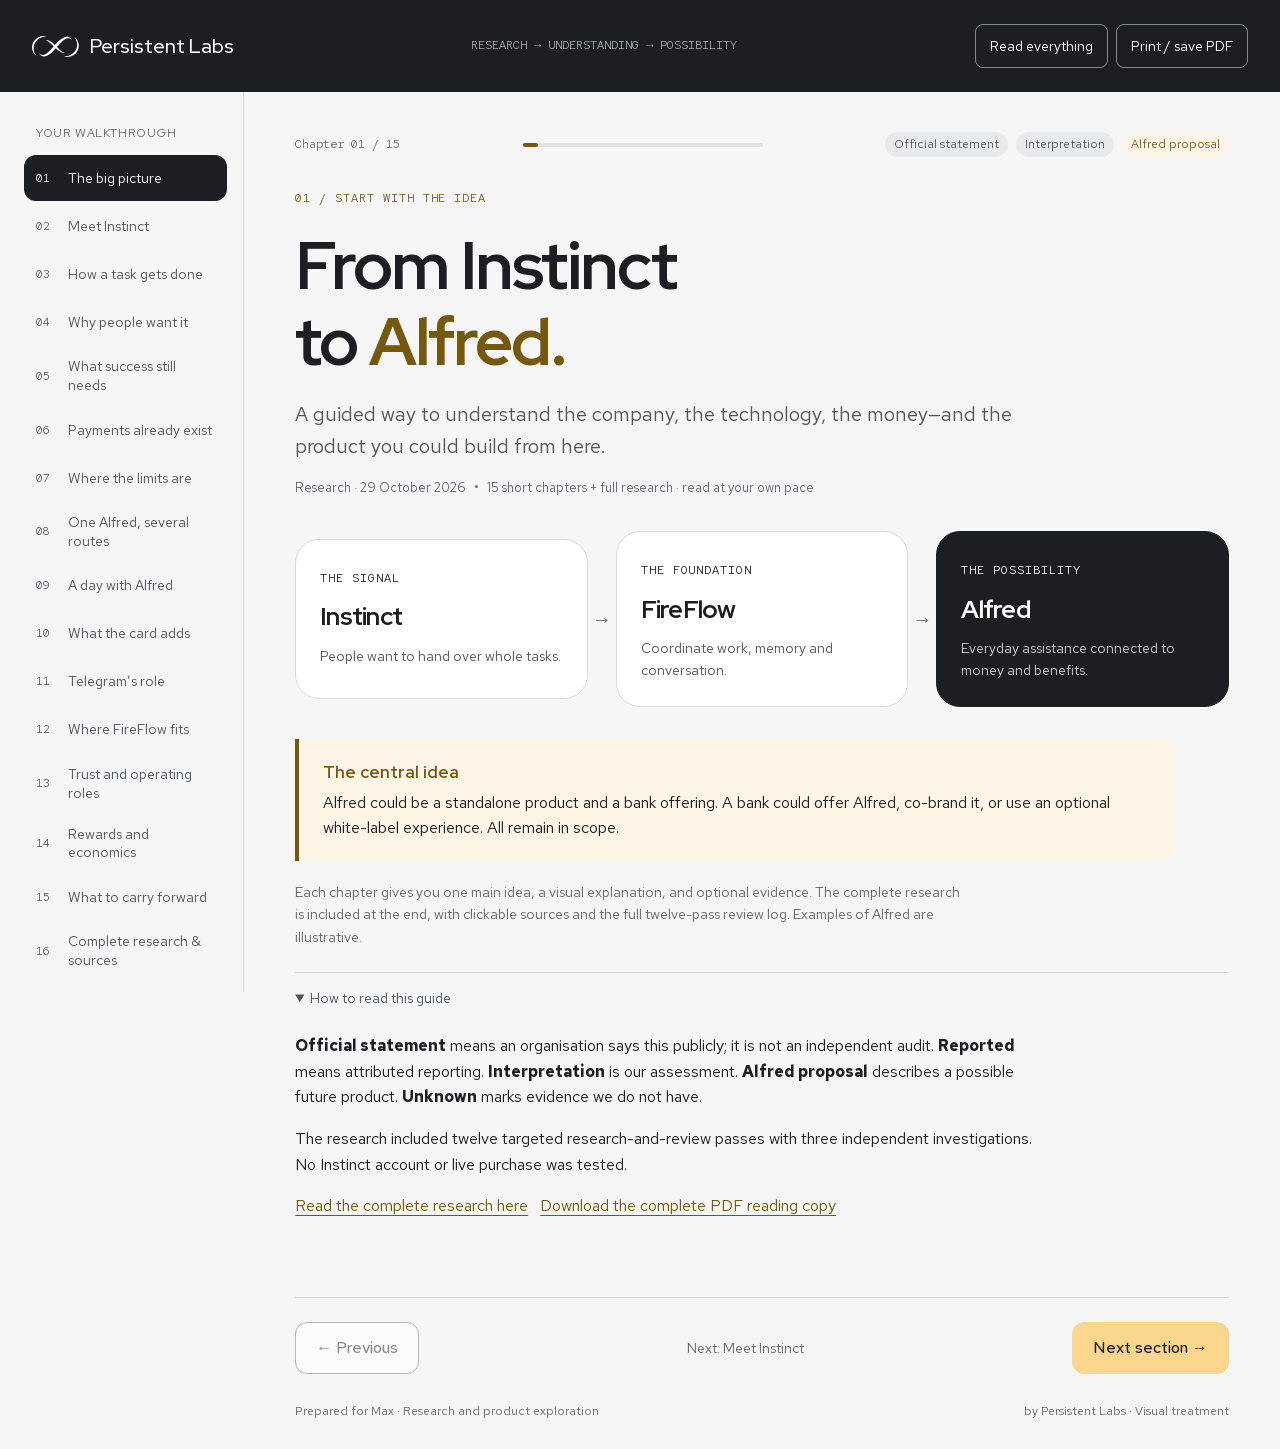
==== commit 45d743bc: "Restore click-through reading as the default" ====
--- a/index.html
+++ b/index.html
@@ -237,7 +237,7 @@
  <div class="brand"><svg xmlns="http://www.w3.org/2000/svg" viewBox="0 0 47 21" role="img" aria-label="Persistent Labs"><g fill="currentColor"><path d="M4.39736 20.0548C-1.94875 15.1978 -1.28266 5.82736 5.46964 1.67684C7.69121 0.311941 10.3883 -0.250189 12.9525 0.103068C13.5801 0.187772 14.1971 0.321567 14.7929 0.514077C13.5637 0.550654 12.348 0.665198 11.1622 0.944338C5.41959 2.16197 1.02265 7.51087 1.75419 13.4594C2.0006 15.8254 3.0623 18.0807 4.39736 20.0548Z"/><path d="M6.89844 17.0713C8.09585 18.1677 9.59743 19.1658 11.2184 19.0407C13.516 18.8578 15.5268 16.9106 17.1217 15.3609C21.6274 11.0842 30.0478 -1.45781 37.0571 1.18921C38.3604 1.68974 39.4144 2.73892 40.1074 3.88436C39.4086 3.34629 38.6781 2.87753 37.9138 2.58106C35.9617 1.79466 34.0819 2.46171 32.4552 3.60137C30.7678 4.78819 29.349 6.25705 27.9042 7.80002C25.5565 10.3315 23.3311 13.0017 20.8256 15.4379C19.195 17.0078 17.4519 18.5306 15.4045 19.5682C11.948 21.3479 8.72344 20.6193 6.8994 17.0713H6.89844Z"/><path d="M13.8281 4.46155C16.8525 3.89076 19.742 6.03917 21.8962 7.90364C24.0543 9.79986 25.9832 12.0224 28.0777 13.91C29.4706 15.142 30.949 16.2624 32.8857 16.686C29.8296 17.2548 26.9853 15.1719 24.7945 13.2891C22.6287 11.3967 20.7036 9.16554 18.6187 7.2645C17.2115 5.99971 15.7359 4.87833 13.8281 4.46155Z"/><path d="M42.4229 0.945841C48.769 5.80288 48.1029 15.1733 41.3506 19.3238C39.13 20.6887 36.4329 21.2509 33.8677 20.8967C33.2402 20.812 32.6232 20.6782 32.0273 20.4857C33.2565 20.4491 34.4722 20.3345 35.6581 20.0554C41.4016 18.8387 45.7986 13.4898 45.067 7.54125C44.8206 5.17529 43.7589 2.92004 42.4239 0.945841H42.4229Z"/></g></svg>
 <span>Persistent Labs</span></div>
  <span class="masthead-note">RESEARCH → UNDERSTANDING → POSSIBILITY</span>
- <div class="top-actions"><button id="reading-mode" type="button">Read one chapter at a time</button><button id="print" type="button">Print / save PDF</button></div>
+ <div class="top-actions"><button id="reading-mode" type="button">Read everything</button><button id="print" type="button">Print / save PDF</button></div>
 </header>
 <div class="layout">
  <aside class="sidebar"><p class="sidebar-label">YOUR WALKTHROUGH</p><nav class="chapter-nav" aria-label="Chapters"><a href="#the-big-picture"><span>01</span>The big picture</a><a href="#meet-instinct"><span>02</span>Meet Instinct</a><a href="#how-it-works"><span>03</span>How a task gets done</a><a href="#why-it-connects"><span>04</span>Why people want it</a><a href="#the-headlines"><span>05</span>What success still needs</a><a href="#payments-have-moved"><span>06</span>Payments already exist</a><a href="#where-it-breaks"><span>07</span>Where the limits are</a><a href="#one-alfred-several-routes"><span>08</span>One Alfred, several routes</a><a href="#a-day-with-alfred"><span>09</span>A day with Alfred</a><a href="#the-card"><span>10</span>What the card adds</a><a href="#telegram"><span>11</span>Telegram’s role</a><a href="#fireflow"><span>12</span>Where FireFlow fits</a><a href="#trust-and-control"><span>13</span>Trust and operating roles</a><a href="#economics"><span>14</span>Rewards and economics</a><a href="#what-to-carry-forward"><span>15</span>What to carry forward</a><a href="#full-research"><span>16</span>Complete research &amp; sources</a></nav><div class="sidebar-foot">Research dated<br><strong>29 October 2026</strong><br><br>Alfred is a proposed product.<br>Consumer and bank routes<br>are both in scope.</div></aside>
@@ -748,7 +748,7 @@
 const nav=document.querySelector('.sidebar .chapter-nav');
 const select=document.getElementById('chapter-select');
 const progress=document.querySelector('[role="progressbar"]');
-let active=0, readAll=true;
+let active=0, readAll=false;
 function chapterAtHash(){const target=document.getElementById(decodeURIComponent(location.hash.slice(1)));return target?chapters.findIndex(s=>s===target||s.contains(target)):-1}
 function rememberHash(id,push){try{if(location.hash!=='#'+id)history[push?'pushState':'replaceState'](null,'','#'+id)}catch(error){/* Reading and controls still work in restricted previews. */}}
 function show(index,move=false,push=false,anchor=null){
@@ -769,7 +769,7 @@
 document.getElementById('previous').addEventListener('click',()=>show(active-1,true,true));
 document.getElementById('next').addEventListener('click',()=>show(active===chapters.length-1?0:active+1,true,true));
 select.addEventListener('change',()=>show(Number(select.value),true,true));
-document.getElementById('reading-mode').addEventListener('click',e=>{readAll=!readAll;document.body.classList.toggle('read-all',readAll);e.currentTarget.textContent=readAll?'Read one chapter at a time':'Show complete reading view';show(active,true)});
+document.getElementById('reading-mode').addEventListener('click',e=>{readAll=!readAll;document.body.classList.toggle('read-all',readAll);e.currentTarget.textContent=readAll?'Return to click-through':'Read everything';show(active,true)});
 function restoreHash(){const i=chapterAtHash();if(i>=0)show(i,true,false,document.getElementById(decodeURIComponent(location.hash.slice(1))))}
 window.addEventListener('hashchange',restoreHash);window.addEventListener('popstate',restoreHash);
 document.addEventListener('keydown',e=>{if(readAll||e.altKey||e.ctrlKey||e.metaKey||['INPUT','SELECT','TEXTAREA','BUTTON','SUMMARY','A'].includes(document.activeElement.tagName))return;if(e.key==='ArrowRight'){e.preventDefault();show(active===chapters.length-1?0:active+1,true,true)}if(e.key==='ArrowLeft'){e.preventDefault();show(active-1,true,true)}});
@@ -790,6 +790,7 @@
 document.getElementById('print').addEventListener('click',()=>window.print());
 show(Math.max(0,chapterAtHash()));
 document.documentElement.classList.add('interactive-ready');
+document.body.classList.remove('read-all');
 } catch(error) {
  document.documentElement.classList.remove('interactive-ready');
  document.body.classList.add('read-all');
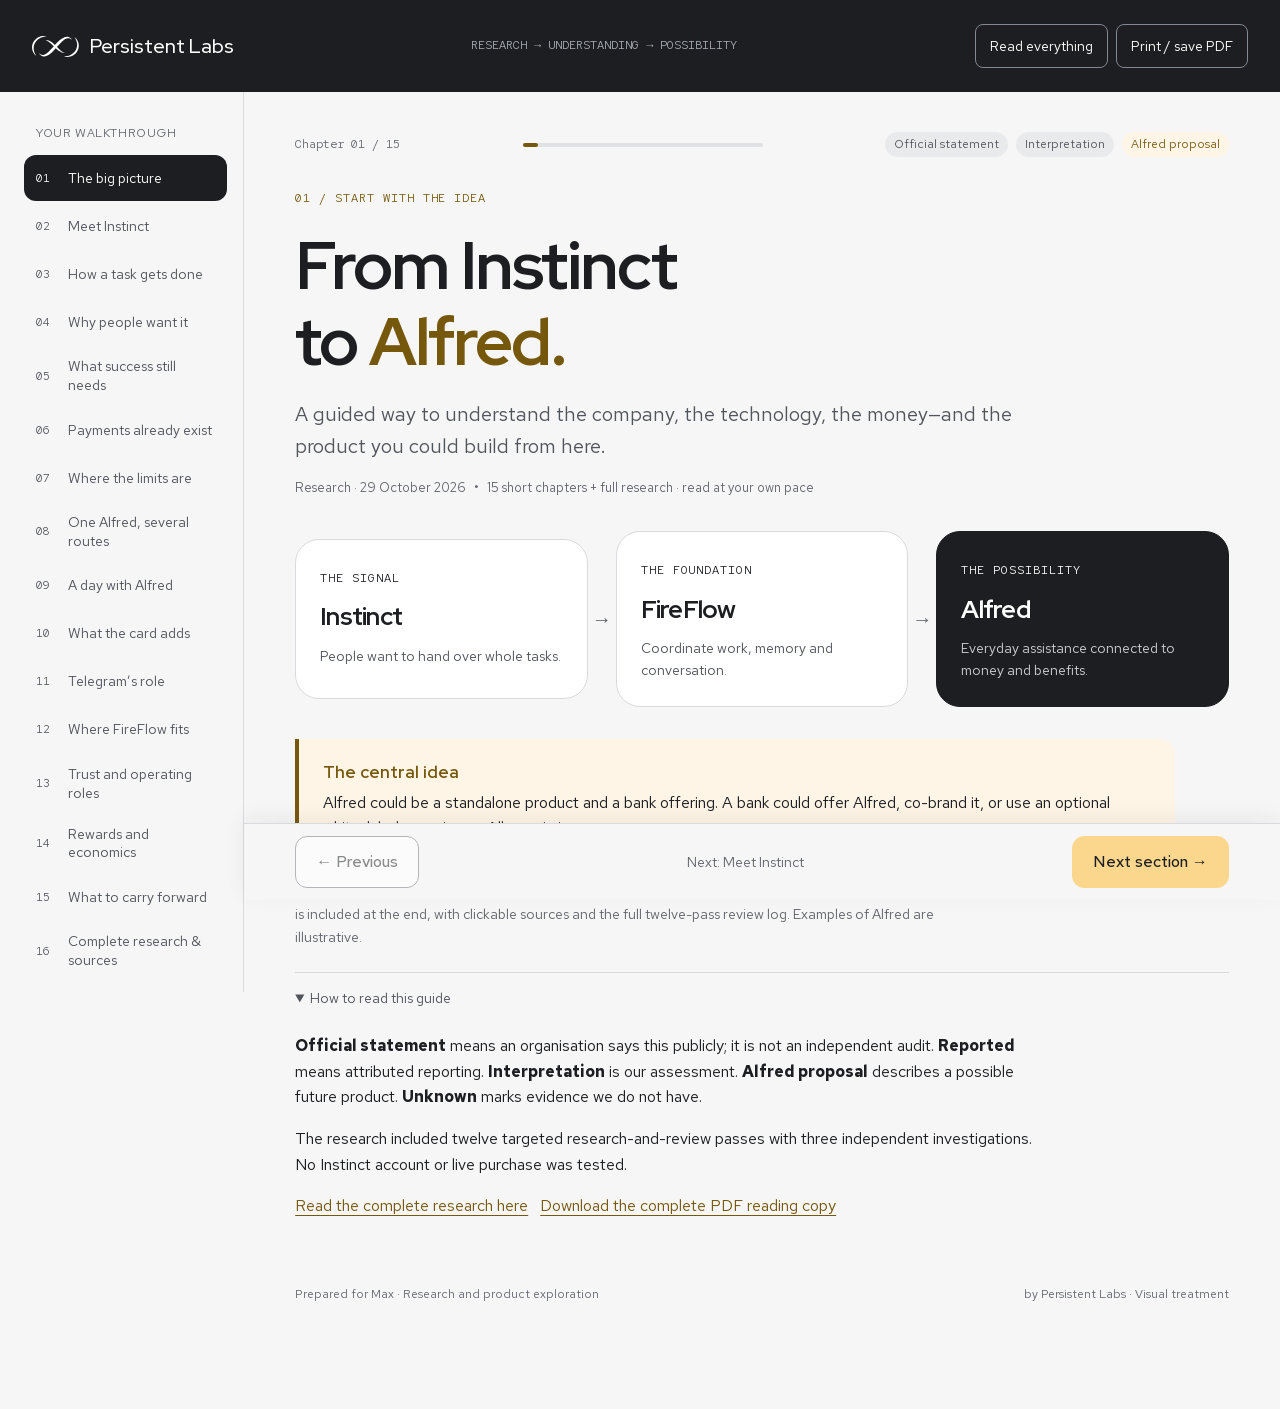
==== commit 3be0bb8f: "Keep walkthrough controls visible at the bottom of the viewport" ====
--- a/index.html
+++ b/index.html
@@ -229,6 +229,16 @@
 @media(max-width:599px){.research-toc ul{columns:1}.research-document h2{font-size:30px}.research-document h3{font-size:25px}}
 @media print{.mobile-toc,.task-reference~.step-detail{display:none!important}.task-reference{display:block!important}.read-all .chapter{margin-bottom:0}.research-document h3{break-after:avoid}.research-document .quiet-table{min-width:0;font-size:9pt}.research-toc{break-inside:avoid}.research-toc ul{columns:2}.research-document{max-width:none}}
 
+/* Keep click-through navigation in view while chapter content scrolls. */
+@media screen{
+ html.interactive-ready{scroll-padding-bottom:calc(var(--walkthrough-controls-height,96px) + 16px)}
+ .interactive-ready body:not(.read-all) .reader{padding-bottom:calc(var(--walkthrough-controls-height,96px) + 24px)}
+ .interactive-ready body:not(.read-all) .next-back{position:fixed;bottom:0;left:max(244px,calc((100% - 1600px)/2 + 244px));right:max(0px,calc((100% - 1600px)/2));z-index:30;margin:0;padding:12px clamp(24px,4vw,64px) calc(12px + env(safe-area-inset-bottom,0px));background:var(--pl-paper);box-shadow:0 -6px 20px rgba(28,30,33,.06)}
+ .next-back button{flex-shrink:0}.next-back .next-title{min-width:0;overflow:hidden;text-overflow:ellipsis;white-space:nowrap}
+}
+@media screen and (max-width:1180px){.interactive-ready body:not(.read-all) .next-back{padding-left:32px;padding-right:32px}}
+@media screen and (max-width:899px){.interactive-ready body:not(.read-all) .next-back{left:0;right:0}}
+@media screen and (max-width:599px){.interactive-ready body:not(.read-all) .next-back{padding-left:20px;padding-right:20px;gap:12px}.next-back button{flex:1;min-width:0;padding:12px 10px;font-size:14px;line-height:1.4}}
 </style>
 </head>
 <body class="read-all">
@@ -791,6 +801,10 @@
 show(Math.max(0,chapterAtHash()));
 document.documentElement.classList.add('interactive-ready');
 document.body.classList.remove('read-all');
+const controls=document.querySelector('.next-back');
+const reserveControlsSpace=()=>document.documentElement.style.setProperty('--walkthrough-controls-height',Math.ceil(controls.getBoundingClientRect().height)+'px');
+if(typeof ResizeObserver==='function')new ResizeObserver(reserveControlsSpace).observe(controls);
+window.addEventListener('resize',reserveControlsSpace);reserveControlsSpace();
 } catch(error) {
  document.documentElement.classList.remove('interactive-ready');
  document.body.classList.add('read-all');
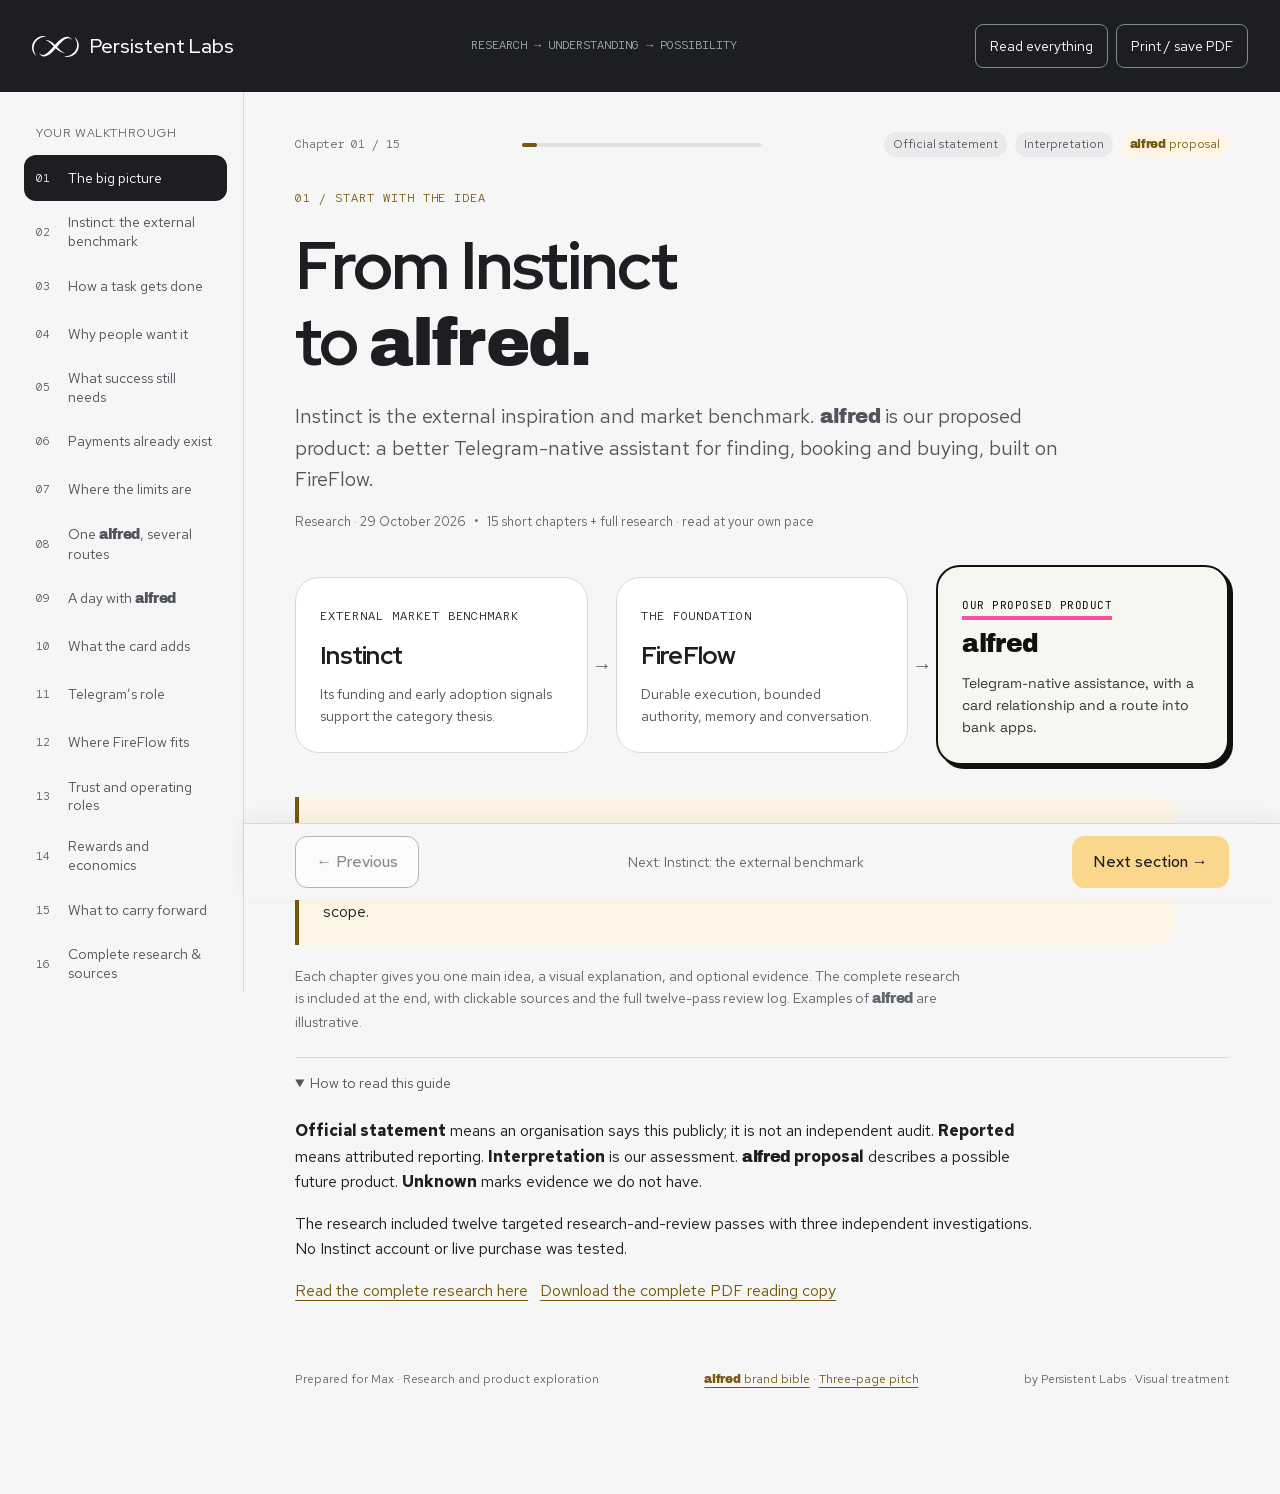
==== commit 79678fd2: "Add Alfred brand bible and skill; clarify external Instinct benchmark and brand Alfred sections" ====
--- a/index.html
+++ b/index.html
@@ -205,7 +205,7 @@
 /* === DOCUMENT AND ACCESSIBILITY === */
 *{box-sizing:border-box}html{scroll-behavior:auto}body{margin:0;background:var(--pl-paper);color:var(--pl-ink);font-family:var(--pl-font-text);font-size:16px;line-height:1.6}button,input,select{font:inherit}button,a,input,summary{touch-action:manipulation}button,summary{cursor:pointer}button{min-height:44px}a{color:var(--pl-gold-ink);text-underline-offset:4px}a:hover{text-decoration-thickness:2px}button:focus-visible,a:focus-visible,input:focus-visible,summary:focus-visible,select:focus-visible{outline:3px solid var(--pl-gold-ink);outline-offset:4px}h1,h2,h3,h4{font-family:var(--pl-font-display);line-height:1.13;letter-spacing:-.03em;margin:0;font-weight:700}h1{font-size:clamp(2.75rem,5.2vw,5.5rem)}h2{font-size:clamp(2rem,3.7vw,3.75rem);max-width:21ch}h3{font-size:1.35rem;line-height:1.25}h4{font-size:1.125rem}p{margin:0 0 16px;max-width:67ch}p:last-child{margin-bottom:0}ul{margin:12px 0 0;padding-left:22px}li{padding:4px 0}strong{font-weight:650}[hidden]{display:none!important}.muted{color:var(--pl-text-light-muted)}.small{font-size:.875rem}.eyebrow{font-family:var(--pl-font-mono);font-size:.75rem;letter-spacing:.08em;text-transform:uppercase}.sr-only{position:absolute;width:1px;height:1px;padding:0;margin:-1px;overflow:hidden;clip:rect(0,0,0,0);white-space:nowrap;border:0}.skip{position:absolute;left:16px;top:-80px;z-index:20;background:var(--pl-gold);color:var(--pl-ink);padding:12px 20px}.skip:focus{top:12px}
 /* === NAVIGATION SHELL === */
-.masthead{background:var(--pl-ink);color:var(--pl-white);padding:24px 32px;display:flex;justify-content:space-between;align-items:center;gap:20px}.brand{display:flex;align-items:center;gap:10.5px;min-width:180px;font-family:var(--pl-font-display);font-size:20px;font-weight:500;white-space:nowrap}.brand svg{width:47px;height:21px;flex-shrink:0}.masthead-note{font-family:var(--pl-font-mono);font-size:12px;color:var(--pl-text-dark-muted)}.top-actions{display:flex;gap:8px;align-items:center}.top-actions button{background:transparent;color:white;border:1px solid var(--pl-control-dark);border-radius:8px;padding:8px 14px;font-size:14px}.top-actions button:hover{background:var(--pl-surface-dark)}.top-actions button:focus-visible{outline-color:var(--pl-gold)}.layout{display:grid;grid-template-columns:244px minmax(0,1fr);max-width:1600px;margin:auto}.sidebar{padding:32px 16px 32px 24px;position:sticky;top:0;height:100vh;overflow-y:auto;align-self:start;border-right:1px solid #D8DADD}.sidebar-label{font-size:12px;color:var(--pl-text-light-muted);margin:0 12px 12px;letter-spacing:.05em}.chapter-nav{display:grid;gap:2px}.chapter-nav a{display:grid;grid-template-columns:24px 1fr;gap:8px;align-items:center;color:var(--pl-text-light-secondary);text-decoration:none;min-height:46px;padding:10px 12px;border-radius:12px;font-size:14px;line-height:1.35}.chapter-nav a span{font-family:var(--pl-font-mono);font-size:11px}.chapter-nav a:hover{background:#E9EAEC}.chapter-nav a[aria-current="step"]{background:var(--pl-ink);color:white}.sidebar-foot{margin:28px 12px 0;padding-top:20px;border-top:1px solid #D8DADD;font-size:12px;color:var(--pl-text-light-muted)}.mobile-chapters{display:none}.reader{min-width:0;padding:40px clamp(24px,4vw,64px) 24px}.reader-top{display:flex;align-items:center;gap:16px;justify-content:space-between;margin-bottom:32px}.progress-text{font-family:var(--pl-font-mono);font-size:12px;color:var(--pl-text-light-muted);white-space:nowrap}.progress-track{height:4px;background:#E1E2E4;flex:1;max-width:240px;border-radius:4px}.progress-bar{height:100%;width:6.67%;background:var(--pl-gold-ink);transition:width 200ms;border-radius:4px}.legend{display:flex;flex-wrap:wrap;gap:8px;font-size:12px}.legend span{padding:3px 9px;border-radius:999px;background:#E9EAEC;color:var(--pl-text-light-secondary)}.legend .proposal{background:var(--pl-cream);color:var(--pl-gold-ink)}.chapter{min-height:620px;animation:enter 200ms ease-out}.chapter-head{margin-bottom:32px}.chapter-head .eyebrow{display:block;color:var(--pl-gold-ink);margin-bottom:20px}.chapter-head h1,.chapter-head h2{margin-bottom:20px}.lead{font-size:clamp(1.125rem,1rem + .3vw,1.3rem);color:var(--pl-text-light-secondary);line-height:1.6;max-width:64ch}.chapter-meta{display:flex;flex-wrap:wrap;gap:8px;align-items:center;margin:16px 0 0;color:var(--pl-text-light-muted);font-size:13px}.tag{display:inline-flex;align-items:center;font-size:12px;line-height:1.4;padding:5px 10px;border-radius:999px;background:#E9EAEC;color:var(--pl-text-light-secondary)}.tag.proposal{background:var(--pl-cream);color:var(--pl-gold-ink)}.tag.official{background:#E9F5FE;color:var(--pl-info-light)}.tag.unknown{background:#FFF5E6;color:var(--pl-warning-light)}.tag.reported{background:#E9EAEC;color:var(--pl-text-light-secondary)}
+.masthead{background:var(--pl-ink);color:var(--pl-white);padding:24px 32px;display:flex;justify-content:space-between;align-items:center;gap:20px}.brand{display:flex;align-items:center;gap:10.5px;min-width:180px;font-family:var(--pl-font-display);font-size:20px;font-weight:500;white-space:nowrap}.brand svg{width:47px;height:21px;flex-shrink:0}.masthead-note{font-family:var(--pl-font-mono);font-size:12px;color:var(--pl-text-dark-muted)}.top-actions{display:flex;gap:8px;align-items:center}.top-actions button{background:transparent;color:white;border:1px solid var(--pl-control-dark);border-radius:8px;padding:8px 14px;font-size:14px}.top-actions button:hover{background:var(--pl-surface-dark)}.top-actions button:focus-visible{outline-color:var(--pl-gold)}.layout{display:grid;grid-template-columns:244px minmax(0,1fr);max-width:1600px;margin:auto}.sidebar{padding:32px 16px 32px 24px;position:sticky;top:0;height:100vh;overflow-y:auto;align-self:start;border-right:1px solid #D8DADD}.sidebar-label{font-size:12px;color:var(--pl-text-light-muted);margin:0 12px 12px;letter-spacing:.05em}.chapter-nav{display:grid;gap:2px}.chapter-nav a{display:grid;grid-template-columns:24px 1fr;gap:8px;align-items:center;color:var(--pl-text-light-secondary);text-decoration:none;min-height:46px;padding:10px 12px;border-radius:12px;font-size:14px;line-height:1.35}.chapter-nav a>span:first-child{font-family:var(--pl-font-mono);font-size:11px}.chapter-nav a:hover{background:#E9EAEC}.chapter-nav a[aria-current="step"]{background:var(--pl-ink);color:white}.sidebar-foot{margin:28px 12px 0;padding-top:20px;border-top:1px solid #D8DADD;font-size:12px;color:var(--pl-text-light-muted)}.mobile-chapters{display:none}.reader{min-width:0;padding:40px clamp(24px,4vw,64px) 24px}.reader-top{display:flex;align-items:center;gap:16px;justify-content:space-between;margin-bottom:32px}.progress-text{font-family:var(--pl-font-mono);font-size:12px;color:var(--pl-text-light-muted);white-space:nowrap}.progress-track{height:4px;background:#E1E2E4;flex:1;max-width:240px;border-radius:4px}.progress-bar{height:100%;width:6.67%;background:var(--pl-gold-ink);transition:width 200ms;border-radius:4px}.legend{display:flex;flex-wrap:wrap;gap:8px;font-size:12px}.legend>span{padding:3px 9px;border-radius:999px;background:#E9EAEC;color:var(--pl-text-light-secondary)}.legend .proposal{background:var(--pl-cream);color:var(--pl-gold-ink)}.chapter{min-height:620px;animation:enter 200ms ease-out}.chapter-head{margin-bottom:32px}.chapter-head .eyebrow{display:block;color:var(--pl-gold-ink);margin-bottom:20px}.chapter-head h1,.chapter-head h2{margin-bottom:20px}.lead{font-size:clamp(1.125rem,1rem + .3vw,1.3rem);color:var(--pl-text-light-secondary);line-height:1.6;max-width:64ch}.chapter-meta{display:flex;flex-wrap:wrap;gap:8px;align-items:center;margin:16px 0 0;color:var(--pl-text-light-muted);font-size:13px}.tag{display:inline-flex;align-items:center;gap:.28em;font-size:12px;line-height:1.4;padding:5px 10px;border-radius:999px;background:#E9EAEC;color:var(--pl-text-light-secondary)}.tag.proposal{background:var(--pl-cream);color:var(--pl-gold-ink)}.tag.official{background:#E9F5FE;color:var(--pl-info-light)}.tag.unknown{background:#FFF5E6;color:var(--pl-warning-light)}.tag.reported{background:#E9EAEC;color:var(--pl-text-light-secondary)}
 /* === READING COMPOSITIONS === */
 .grid{display:grid;grid-template-columns:repeat(2,minmax(0,1fr));gap:24px}.grid.three{grid-template-columns:repeat(3,minmax(0,1fr))}.panel{background:var(--pl-white);border:1px solid #D8DADD;border-radius:24px;padding:28px;min-width:0}.panel h3{margin-bottom:12px}.panel .number{font-family:var(--pl-font-display);font-size:clamp(2.25rem,4vw,3.5rem);line-height:1.1;font-weight:700;letter-spacing:-.04em;margin:8px 0 12px}.panel.dark{background:var(--pl-ink);color:white;border-color:var(--pl-ink)}.panel.dark p,.panel.dark .muted{color:var(--pl-text-dark-secondary)}.panel.dark .eyebrow{color:var(--pl-gold)}.panel.dark a{color:var(--pl-gold)}.panel.dark button:focus-visible{outline-color:var(--pl-gold)}.panel.gold{background:var(--pl-cream);border-color:var(--pl-cream)}.panel .small{line-height:1.6}.rule{border-top:1px solid #D8DADD;margin:24px 0}.lesson{margin-top:28px;padding:20px 24px;border-left:4px solid var(--pl-gold-ink);background:var(--pl-cream);border-radius:0 16px 16px 0;max-width:80ch}.lesson strong{display:block;color:var(--pl-gold-ink);font-family:var(--pl-font-display);font-size:17px;margin-bottom:4px}.evidence{margin-top:24px;border-top:1px solid #D8DADD}.evidence summary{min-height:52px;display:list-item;padding:14px 8px 14px 0;color:var(--pl-text-light-secondary);font-size:14px}.evidence>div{padding:8px 0 20px;max-width:76ch}.evidence a{display:inline-block;min-height:44px;margin-right:12px}.evidence ul{margin-top:0}.source-links{font-size:14px;display:flex;flex-wrap:wrap;gap:4px 16px}.source-links a{padding:4px 0}.narrative-list{display:grid;gap:0;margin:0;padding:0;list-style:none}.narrative-list li{display:grid;grid-template-columns:32px 1fr;gap:16px;padding:20px 0;border-bottom:1px solid #D8DADD}.narrative-list .n{font-family:var(--pl-font-mono);font-size:14px;color:var(--pl-gold-ink);padding-top:3px}.narrative-list h3{margin-bottom:8px}.stack{display:grid;gap:16px}.quiet-table{border-collapse:collapse;width:100%;font-size:15px}.quiet-table th,.quiet-table td{text-align:left;vertical-align:top;padding:16px 12px;border-bottom:1px solid #D8DADD}.quiet-table th{font-size:12px;letter-spacing:.03em;color:var(--pl-text-light-muted);font-weight:500}.quiet-table td:first-child{font-weight:650}.table-wrap{overflow-x:auto;max-width:100%}.status{font-size:13px;font-weight:500;color:var(--pl-info-light)}.reading-note{font-size:14px;color:var(--pl-text-light-muted);margin-top:20px}
 /* === DIAGRAMS AND INTERACTIONS === */
@@ -240,38 +240,68 @@
 @media screen and (max-width:899px){.interactive-ready body:not(.read-all) .next-back{left:0;right:0}}
 @media screen and (max-width:599px){.interactive-ready body:not(.read-all) .next-back{padding-left:20px;padding-right:20px;gap:12px}.next-back button{flex:1;min-width:0;padding:12px 10px;font-size:14px;line-height:1.4}}
 </style>
-</head>
+<style id="alfred-brand-system">@font-face{font-family:"Archivo Black";font-weight:400;font-display:swap;src:url([data-uri]) format("truetype")}
+@font-face{font-family:"Space Grotesk";font-weight:300 700;font-display:swap;src:url([data-uri]